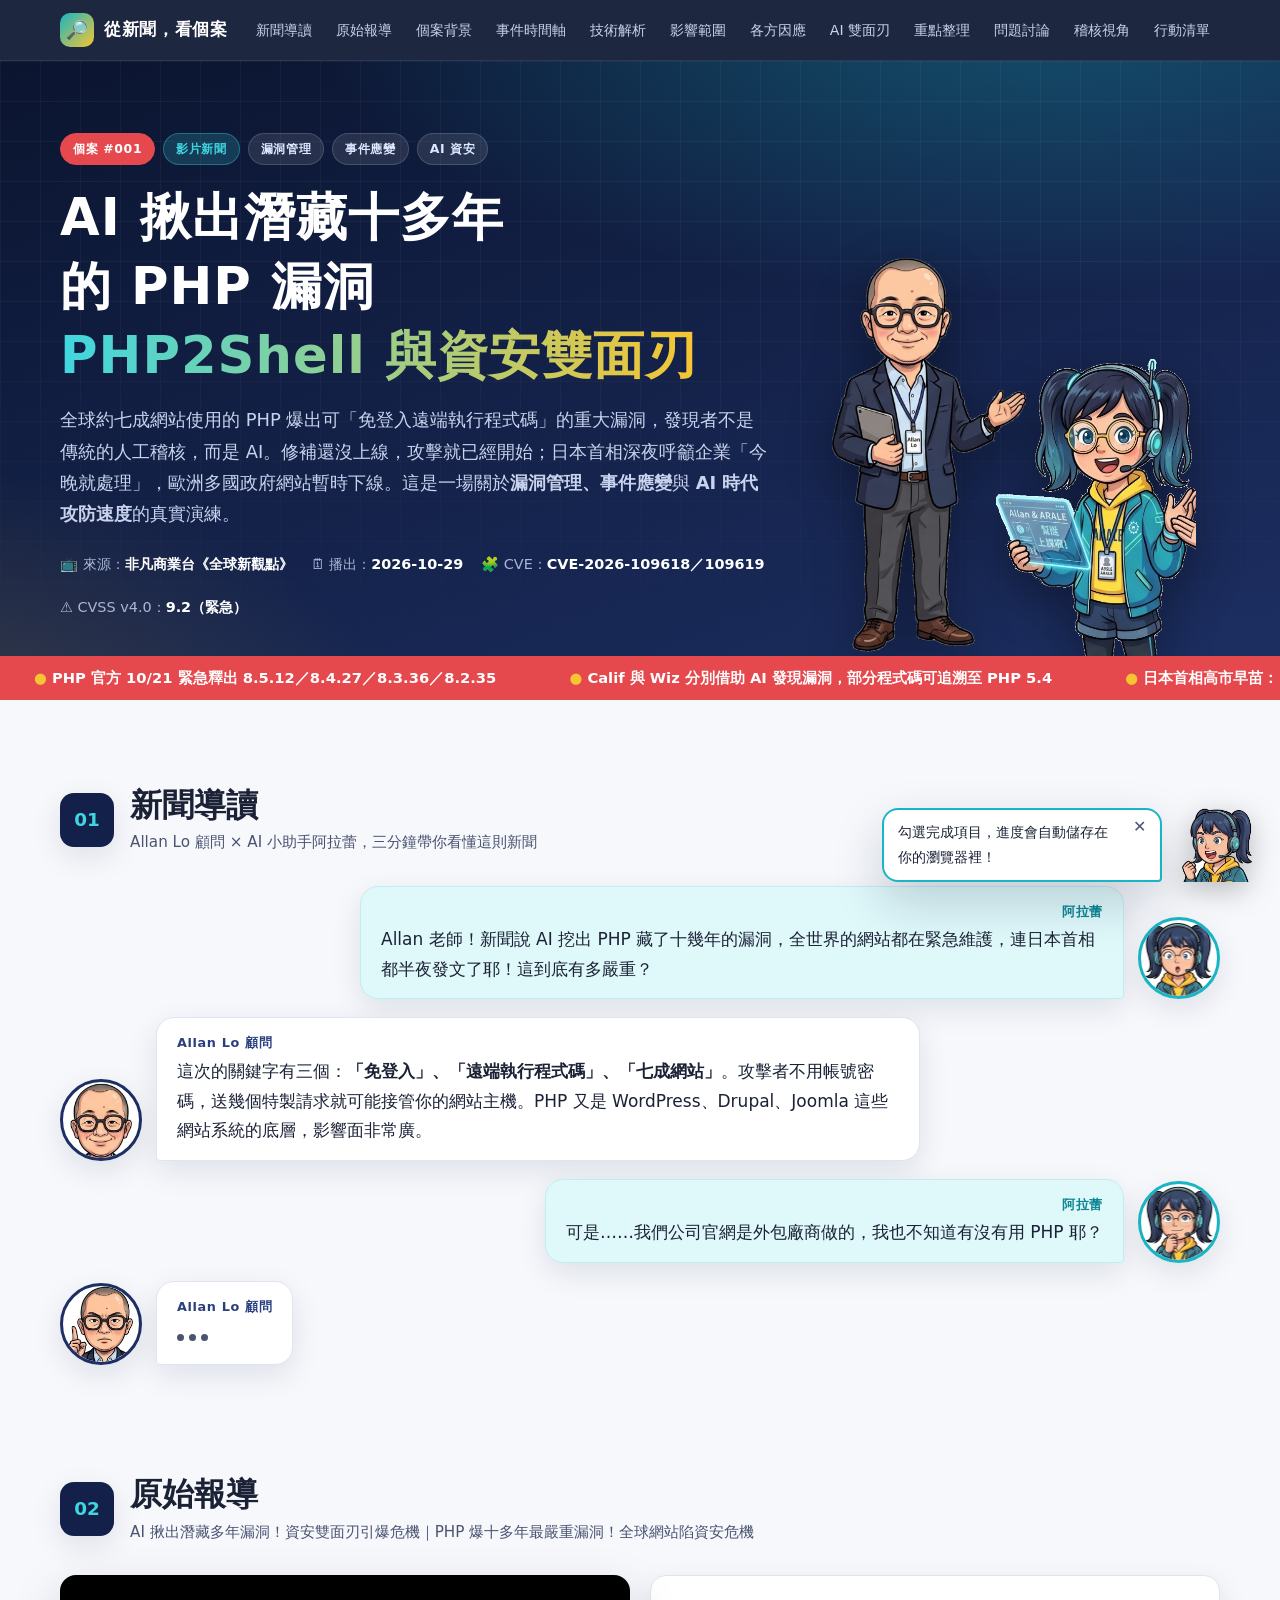
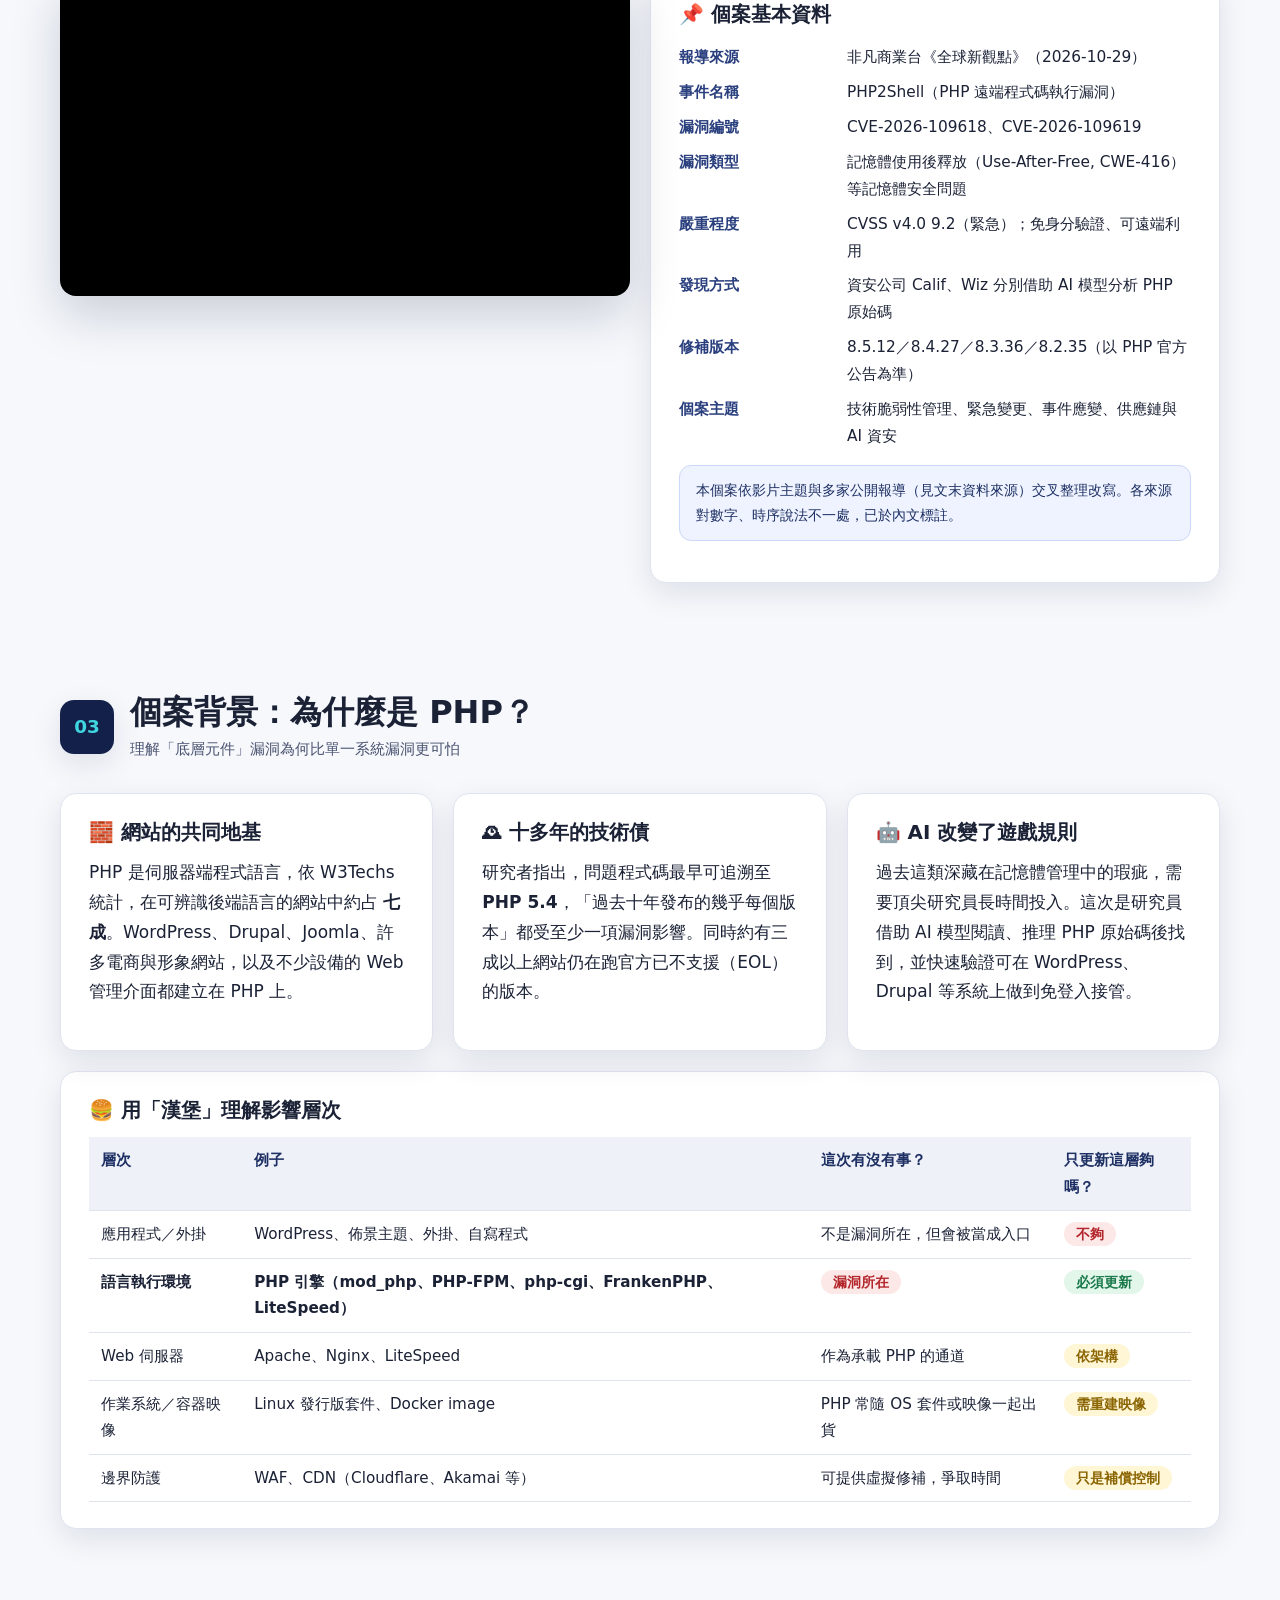
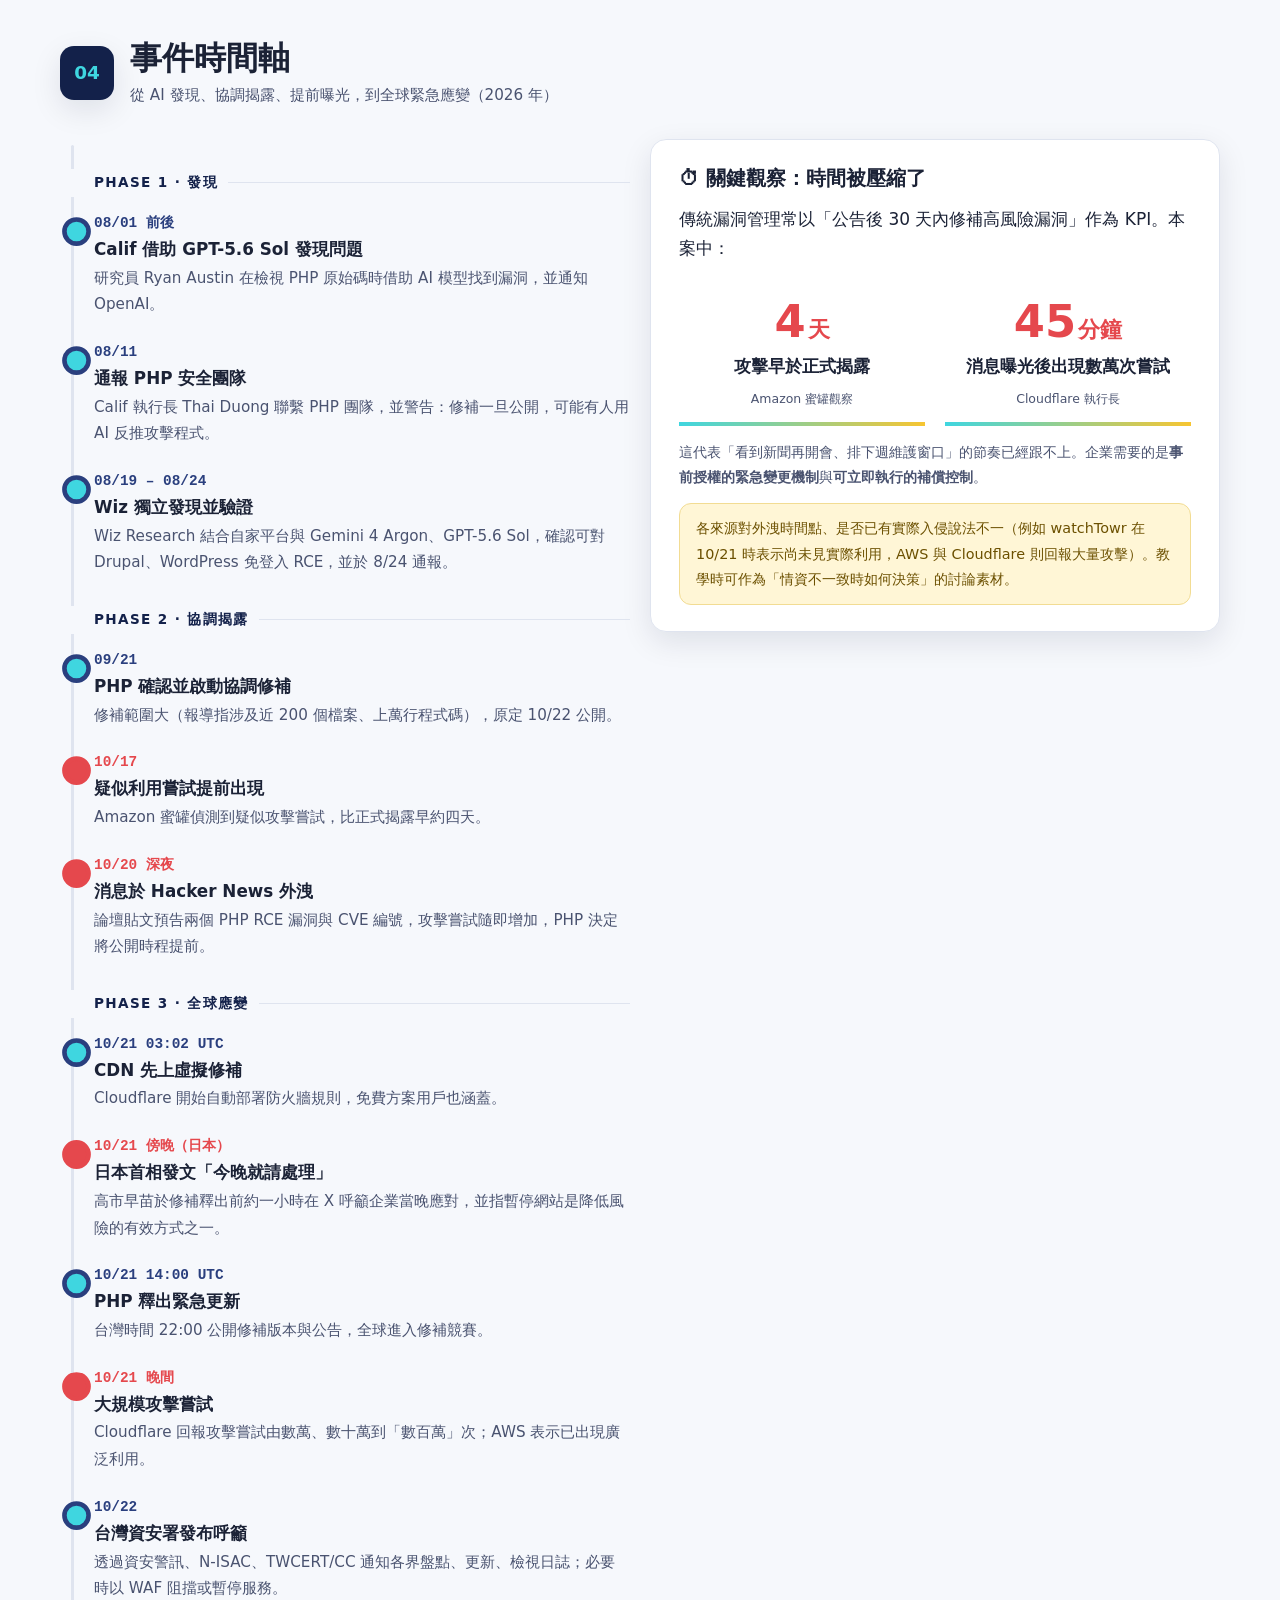
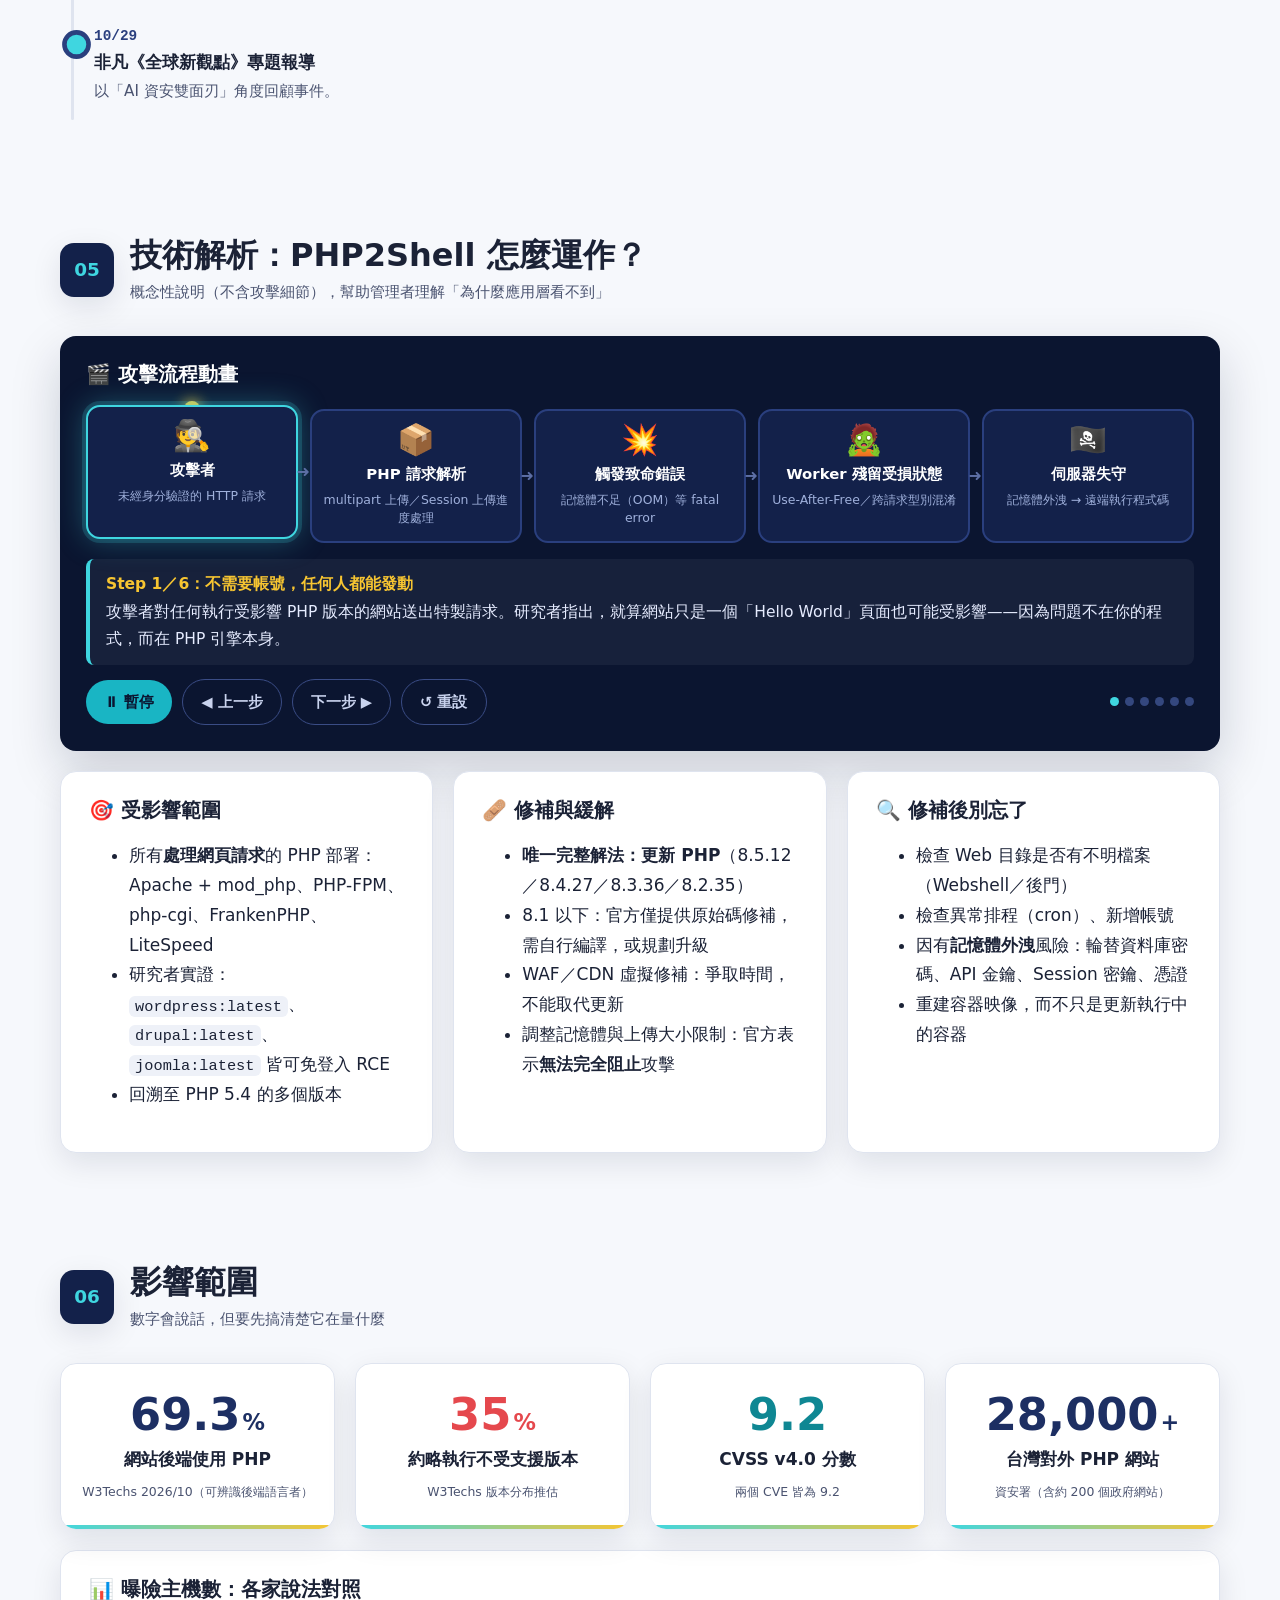
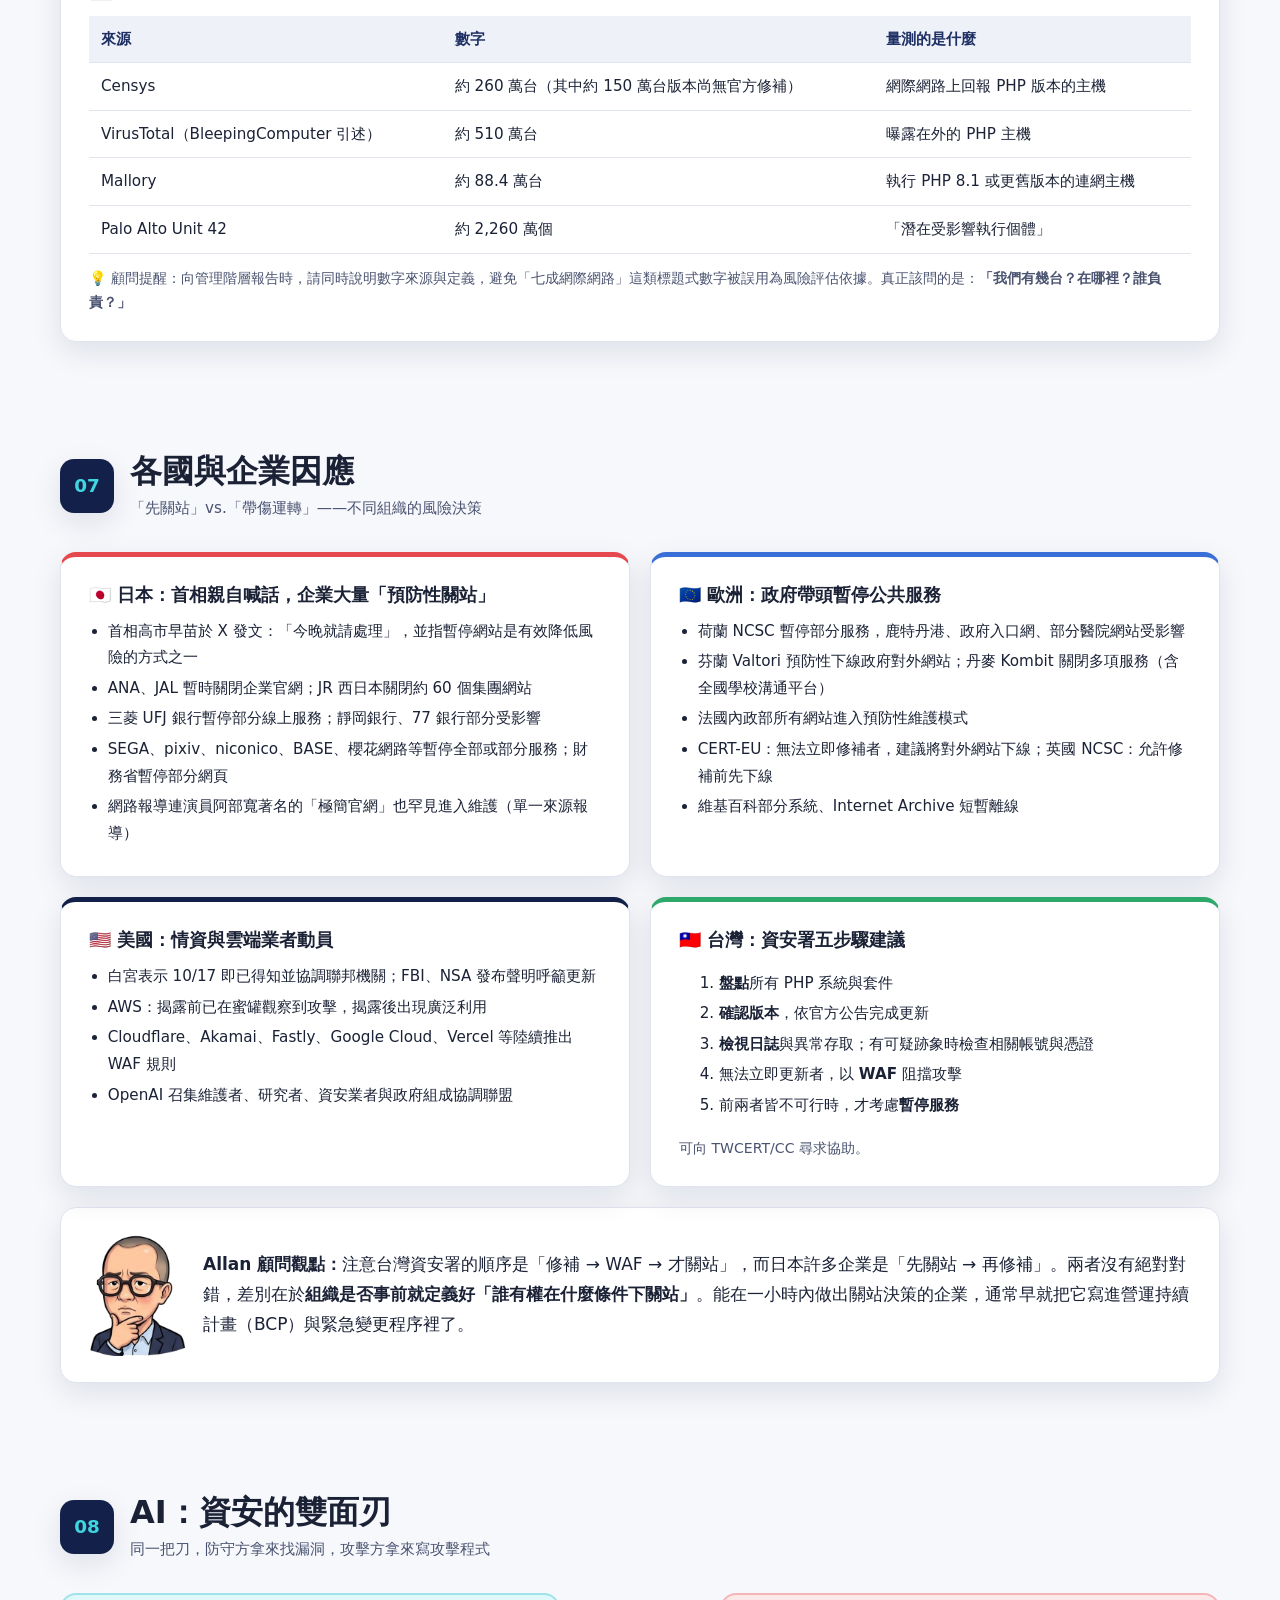
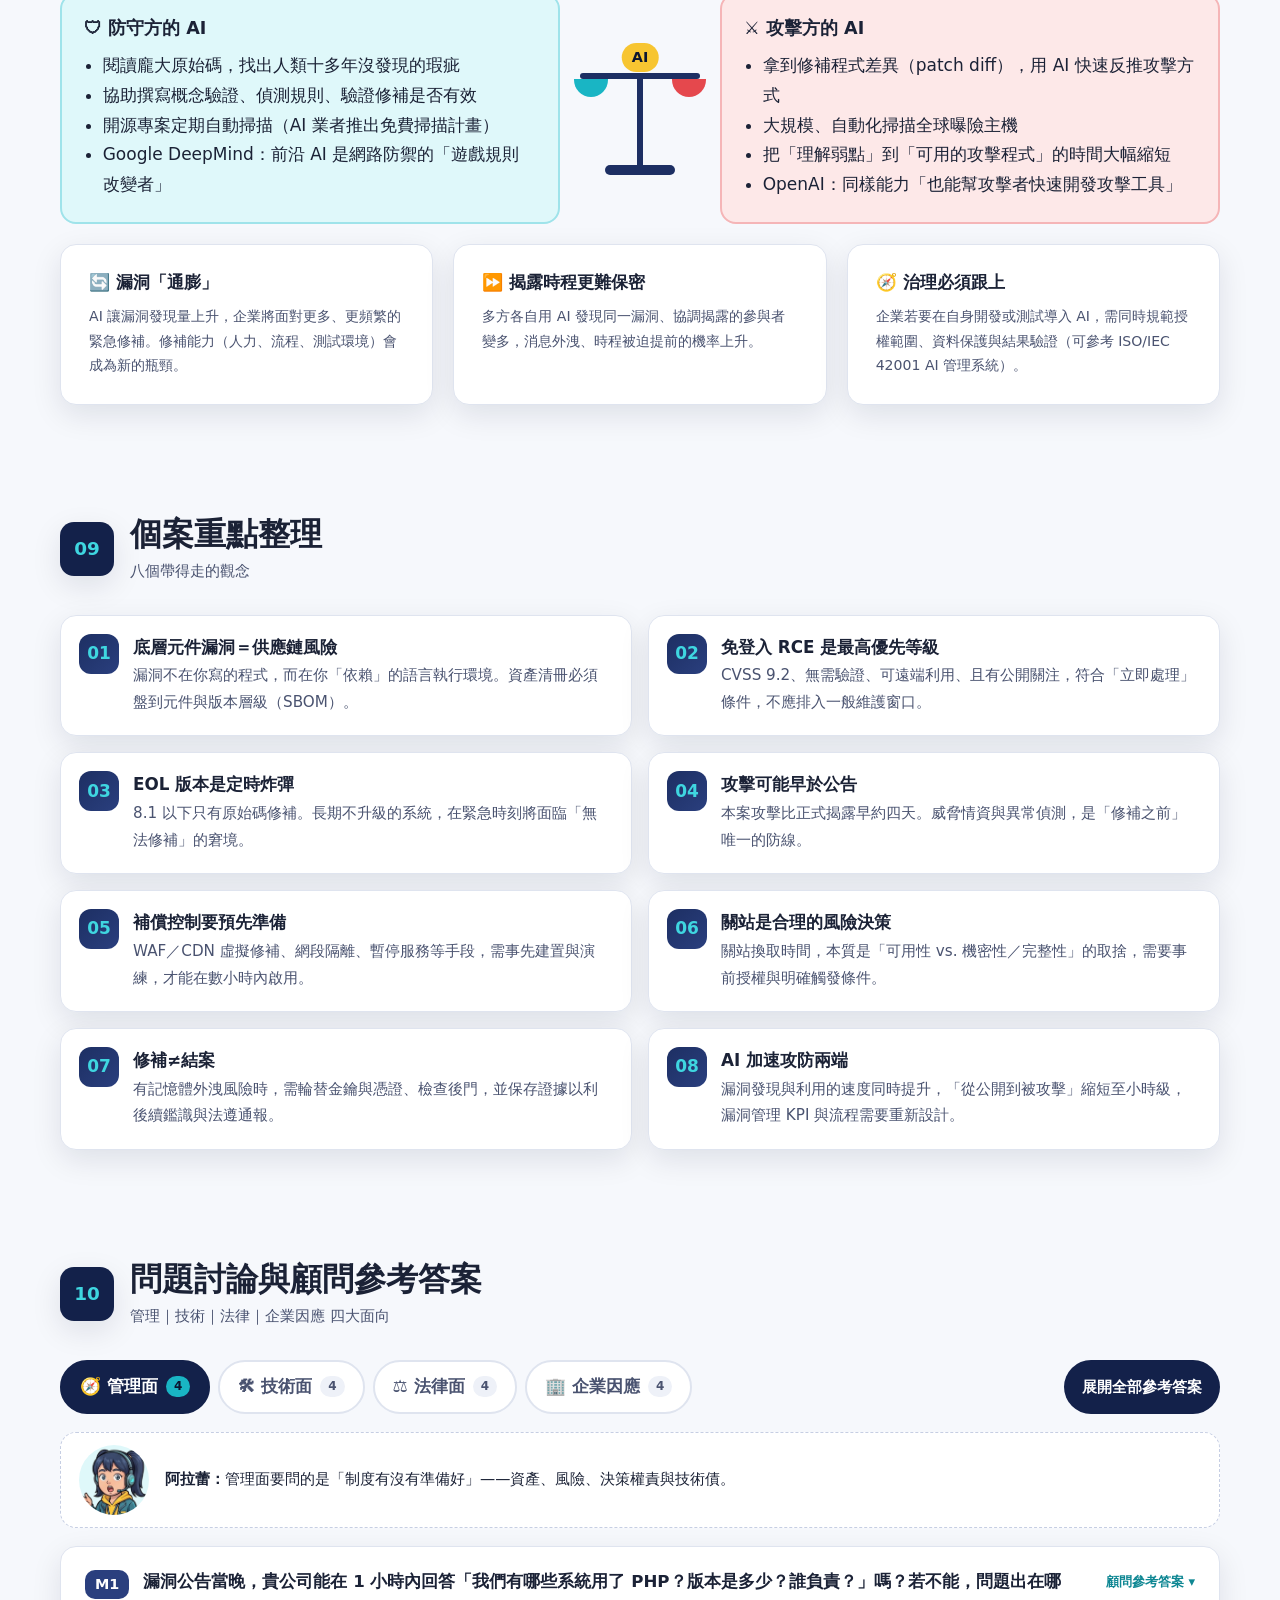
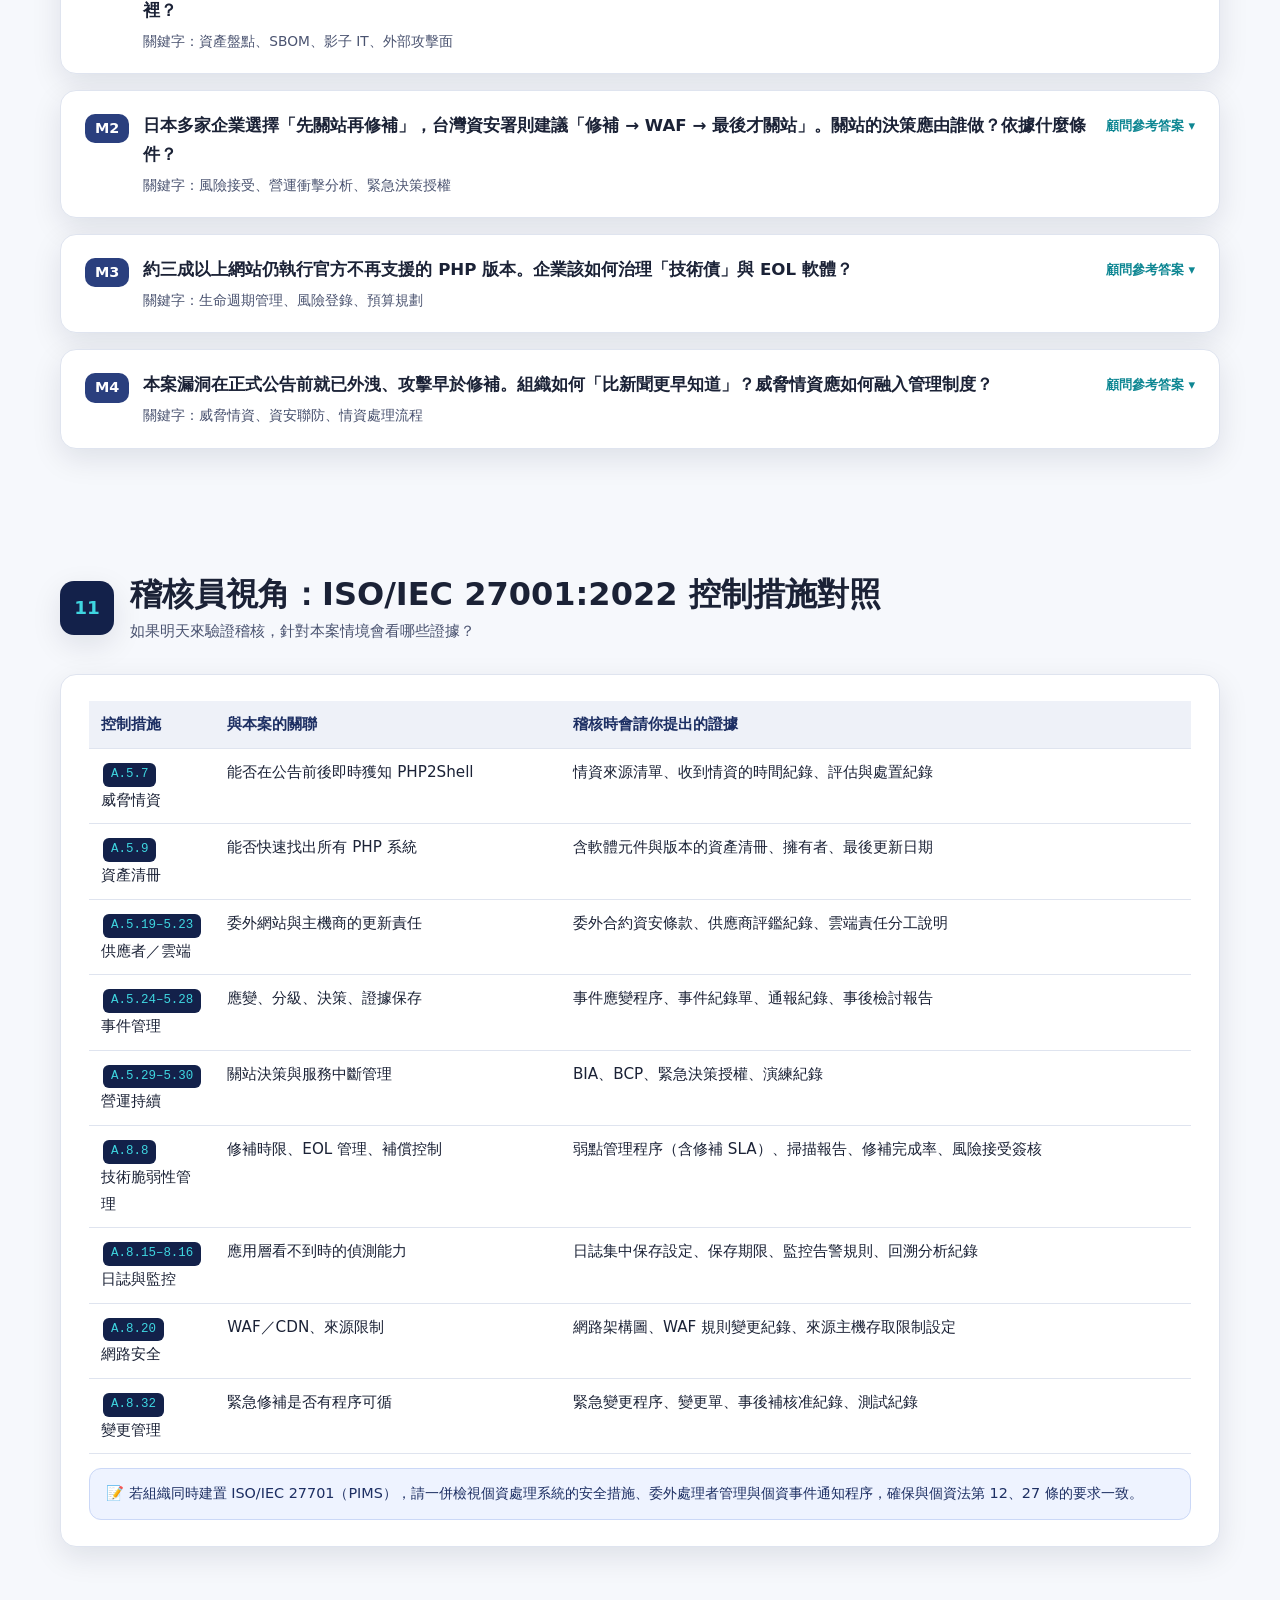
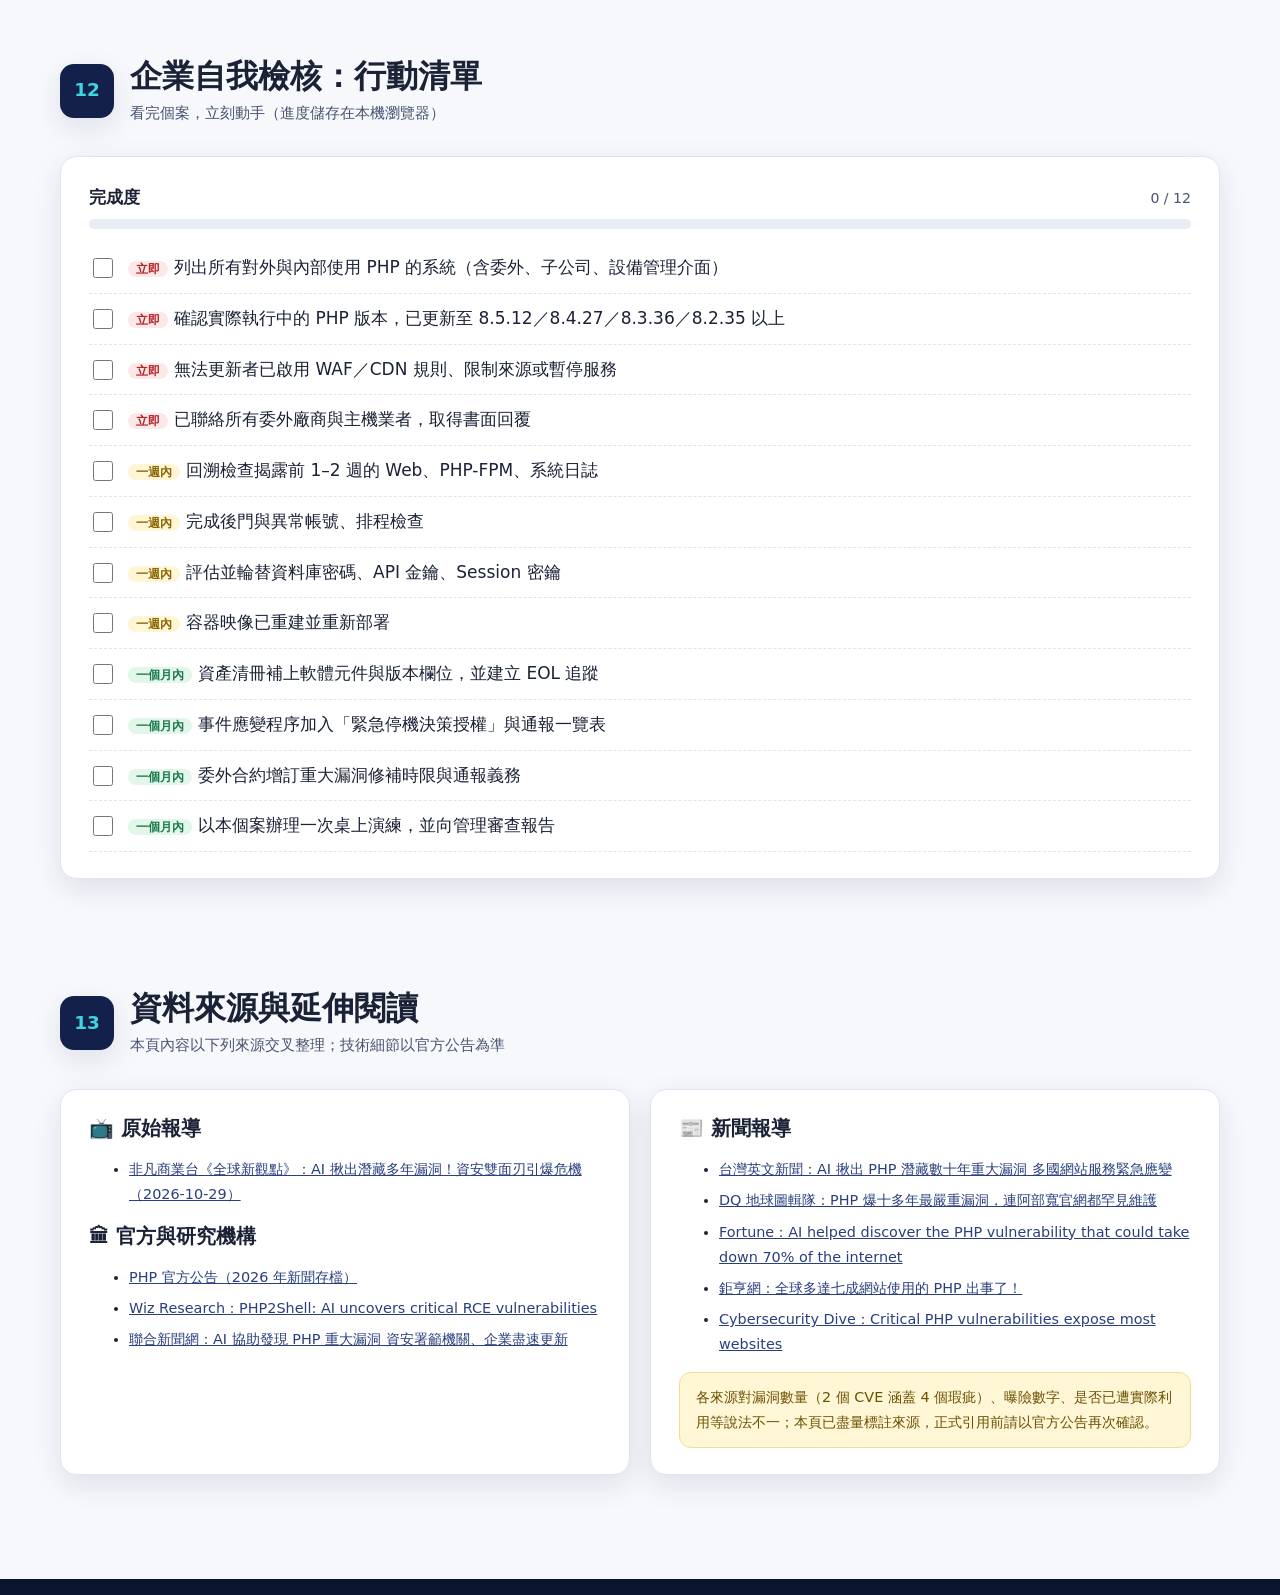
==== cases/2026-10-php2shell/index.html @ d43d16fd "Add 從新聞，看個案 site with case #001 (PHP2Shell) - Case library home page driven by assets/js/cases.js - " ====
<!DOCTYPE html>
<html lang="zh-Hant-TW">
<head>
<meta charset="utf-8">
<meta name="viewport" content="width=device-width, initial-scale=1">
<title>個案 #001｜AI 揪出潛藏十多年的 PHP 漏洞：PHP2Shell 與資安雙面刃｜從新聞，看個案</title>
<meta name="description" content="從非凡新聞《全球新觀點》報導出發，以個案研究方式解析 PHP2Shell（CVE-2026-109618／109619）：事件時間軸、技術原理、全球影響、AI 雙面刃，以及管理、技術、法律、企業因應四大面向的討論題與顧問參考答案。">
<link rel="stylesheet" href="../../assets/css/style.css">
<link rel="icon" href="../../assets/img/characters/arale-laugh.png">
</head>
<body>

<header class="topbar">
  <div class="container">
    <a class="brand" href="../../index.html"><span class="logo">🔎</span><span>從新聞，看個案</span></a>
    <nav class="toc" aria-label="本頁目錄">
      <a href="#guide">新聞導讀</a>
      <a href="#source">原始報導</a>
      <a href="#background">個案背景</a>
      <a href="#timeline">事件時間軸</a>
      <a href="#tech">技術解析</a>
      <a href="#impact">影響範圍</a>
      <a href="#response">各方因應</a>
      <a href="#ai">AI 雙面刃</a>
      <a href="#keypoints">重點整理</a>
      <a href="#discussion">問題討論</a>
      <a href="#audit">稽核視角</a>
      <a href="#checklist">行動清單</a>
      <a href="#refs">資料來源</a>
    </nav>
  </div>
  <div class="progress"></div>
</header>

<!-- ================= HERO ================= -->
<section class="hero">
  <div class="container">
    <div>
      <div class="eyebrow">
        <span class="tag hot">個案 #001</span>
        <span class="tag teal">影片新聞</span>
        <span class="tag">漏洞管理</span><span class="tag">事件應變</span><span class="tag">AI 資安</span>
      </div>
      <h1>AI 揪出潛藏十多年的<span style="white-space:nowrap"> PHP 漏洞</span><br><span class="hl">PHP2Shell 與資安雙面刃</span></h1>
      <p class="lead">全球約七成網站使用的 PHP 爆出可「免登入遠端執行程式碼」的重大漏洞，發現者不是傳統的人工稽核，而是 AI。修補還沒上線，攻擊就已經開始；日本首相深夜呼籲企業「今晚就處理」，歐洲多國政府網站暫時下線。這是一場關於<b>漏洞管理、事件應變</b>與 <b>AI 時代攻防速度</b>的真實演練。</p>
      <div class="hero-meta">
        <div>📺 來源：<b>非凡商業台《全球新觀點》</b></div>
        <div>🗓 播出：<b>2026-10-29</b></div>
        <div>🧩 CVE：<b>CVE-2026-109618／109619</b></div>
        <div>⚠️ CVSS v4.0：<b>9.2（緊急）</b></div>
      </div>
    </div>
    <div class="hero-cast" aria-hidden="true">
      <img class="allan" src="../../assets/img/characters/allan-full.png" alt="">
      <img class="arale" src="../../assets/img/characters/arale-present.png" alt="">
    </div>
  </div>
  <div class="ticker" aria-hidden="true">
    <div class="track">
      <span>PHP 官方 10/21 緊急釋出 8.5.12／8.4.27／8.3.36／8.2.35</span>
      <span>Calif 與 Wiz 分別借助 AI 發現漏洞，部分程式碼可追溯至 PHP 5.4</span>
      <span>日本首相高市早苗：「今晚就請處理」</span>
      <span>Cloudflare：消息曝光後數小時內攔截數十萬次攻擊嘗試</span>
      <span>數發部資安署呼籲機關、學校、企業盡速盤點與更新</span>
      <span>CERT-EU：無法立即修補者，考慮暫時下線對外網站</span>
      <span>PHP 官方 10/21 緊急釋出 8.5.12／8.4.27／8.3.36／8.2.35</span>
      <span>Calif 與 Wiz 分別借助 AI 發現漏洞，部分程式碼可追溯至 PHP 5.4</span>
      <span>日本首相高市早苗：「今晚就請處理」</span>
      <span>Cloudflare：消息曝光後數小時內攔截數十萬次攻擊嘗試</span>
      <span>數發部資安署呼籲機關、學校、企業盡速盤點與更新</span>
      <span>CERT-EU：無法立即修補者，考慮暫時下線對外網站</span>
    </div>
  </div>
</section>

<main class="container">

<!-- ================= 1. 新聞導讀 ================= -->
<section class="block" id="guide" data-tip="嗨！我是<b>阿拉蕾</b>～跟著 Allan 顧問一起，把一則新聞拆成一堂資安管理課吧！" data-tip-img="../../assets/img/characters/arale-wave.png">
  <div class="sec-head reveal">
    <div class="sec-num">01</div>
    <div><h2>新聞導讀</h2><p>Allan Lo 顧問 × AI 小助手阿拉蕾，三分鐘帶你看懂這則新聞</p></div>
  </div>
  <div class="dialogue">
    <div class="say arale">
      <div class="avatar"><img src="../../assets/img/characters/arale-surprised.png" alt="阿拉蕾"></div>
      <div class="bubble"><span class="who">阿拉蕾</span><p>Allan 老師！新聞說 AI 挖出 PHP 藏了十幾年的漏洞，全世界的網站都在緊急維護，連日本首相都半夜發文了耶！這到底有多嚴重？</p></div>
    </div>
    <div class="say allan">
      <div class="avatar"><img src="../../assets/img/characters/allan-smile.png" alt="Allan Lo 顧問"></div>
      <div class="bubble"><span class="who">Allan Lo 顧問</span><p>這次的關鍵字有三個：<b>「免登入」、「遠端執行程式碼」、「七成網站」</b>。攻擊者不用帳號密碼，送幾個特製請求就可能接管你的網站主機。PHP 又是 WordPress、Drupal、Joomla 這些網站系統的底層，影響面非常廣。</p></div>
    </div>
    <div class="say arale">
      <div class="avatar"><img src="../../assets/img/characters/arale-think.png" alt="阿拉蕾"></div>
      <div class="bubble"><span class="who">阿拉蕾</span><p>可是……我們公司官網是外包廠商做的，我也不知道有沒有用 PHP 耶？</p></div>
    </div>
    <div class="say allan">
      <div class="avatar"><img src="../../assets/img/characters/allan-point.png" alt="Allan Lo 顧問"></div>
      <div class="bubble"><span class="who">Allan Lo 顧問</span><p>這就是本個案最值得企業反省的地方！在 ISMS 的語言裡，這叫<b>資產盤點</b>與<b>技術脆弱性管理</b>。不知道自己有什麼，就不可能在漏洞公開的那一晚做出正確決策。</p></div>
    </div>
    <div class="say arale">
      <div class="avatar"><img src="../../assets/img/characters/arale-confused.png" alt="阿拉蕾"></div>
      <div class="bubble"><span class="who">阿拉蕾</span><p>那「AI 是雙面刃」又是什麼意思？AI 幫忙找到漏洞不是好事嗎？</p></div>
    </div>
    <div class="say allan">
      <div class="avatar"><img src="../../assets/img/characters/allan-think.png" alt="Allan Lo 顧問"></div>
      <div class="bubble"><span class="who">Allan Lo 顧問</span><p>好事，但只對「修得夠快」的人是好事。防守方能用 AI 找漏洞，攻擊方也能用 AI 把修補程式反推成攻擊程式。這次修補還沒正式釋出，攻擊就已經出現了。<b>「從公開到被攻擊」的時間，已經從幾週縮短到幾小時。</b></p></div>
    </div>
    <div class="say arale">
      <div class="avatar"><img src="../../assets/img/characters/arale-fight.png" alt="阿拉蕾"></div>
      <div class="bubble"><span class="who">阿拉蕾</span><p>了解！那我們就照「個案研究」的方式：先看事件、再拆技術、最後從<b>管理、技術、法律、企業因應</b>四個面向來討論！</p></div>
    </div>
  </div>
</section>

<!-- ================= 2. 原始報導 ================= -->
<section class="block" id="source" data-tip="建議先看完影片，再往下對照文字整理，印象會更深喔！" data-tip-img="../../assets/img/characters/arale-explain.png">
  <div class="sec-head reveal">
    <div class="sec-num">02</div>
    <div><h2>原始報導</h2><p>AI 揪出潛藏多年漏洞！資安雙面刃引爆危機｜PHP 爆十多年最嚴重漏洞！全球網站陷資安危機</p></div>
  </div>
  <div class="grid g2">
    <div class="video-wrap reveal">
      <iframe src="https://www.youtube-nocookie.com/embed/QgToNoNc34E" title="AI揪出潛藏多年漏洞! 資安雙面刃引爆危機 PHP爆十多年最嚴重漏洞!全球網站陷資安危機│全球新觀點 20261029" loading="lazy" allow="accelerometer; clipboard-write; encrypted-media; gyroscope; picture-in-picture; web-share" referrerpolicy="strict-origin-when-cross-origin" allowfullscreen></iframe>
    </div>
    <div class="card reveal d1">
      <h3>📌 個案基本資料</h3>
      <dl class="factbox">
        <dt>報導來源</dt><dd>非凡商業台《全球新觀點》（2026-10-29）</dd>
        <dt>事件名稱</dt><dd>PHP2Shell（PHP 遠端程式碼執行漏洞）</dd>
        <dt>漏洞編號</dt><dd>CVE-2026-109618、CVE-2026-109619</dd>
        <dt>漏洞類型</dt><dd>記憶體使用後釋放（Use-After-Free, CWE-416）等記憶體安全問題</dd>
        <dt>嚴重程度</dt><dd>CVSS v4.0 9.2（緊急）；免身分驗證、可遠端利用</dd>
        <dt>發現方式</dt><dd>資安公司 Calif、Wiz 分別借助 AI 模型分析 PHP 原始碼</dd>
        <dt>修補版本</dt><dd>8.5.12／8.4.27／8.3.36／8.2.35（以 PHP 官方公告為準）</dd>
        <dt>個案主題</dt><dd>技術脆弱性管理、緊急變更、事件應變、供應鏈與 AI 資安</dd>
      </dl>
      <p class="note small" style="margin-top:14px">本個案依影片主題與多家公開報導（見文末資料來源）交叉整理改寫。各來源對數字、時序說法不一處，已於內文標註。</p>
    </div>
  </div>
</section>

<!-- ================= 3. 個案背景 ================= -->
<section class="block" id="background" data-tip="PHP 就像網站的「引擎」，WordPress 是「車身」。引擎有問題，換多漂亮的車身都沒用！" data-tip-img="../../assets/img/characters/arale-think.png">
  <div class="sec-head reveal">
    <div class="sec-num">03</div>
    <div><h2>個案背景：為什麼是 PHP？</h2><p>理解「底層元件」漏洞為何比單一系統漏洞更可怕</p></div>
  </div>
  <div class="grid g3">
    <div class="card reveal">
      <h3>🧱 網站的共同地基</h3>
      <p>PHP 是伺服器端程式語言，依 W3Techs 統計，在可辨識後端語言的網站中約占 <b>七成</b>。WordPress、Drupal、Joomla、許多電商與形象網站，以及不少設備的 Web 管理介面都建立在 PHP 上。</p>
    </div>
    <div class="card reveal d1">
      <h3>🕰 十多年的技術債</h3>
      <p>研究者指出，問題程式碼最早可追溯至 <b>PHP 5.4</b>，「過去十年發布的幾乎每個版本」都受至少一項漏洞影響。同時約有三成以上網站仍在跑官方已不支援（EOL）的版本。</p>
    </div>
    <div class="card reveal d2">
      <h3>🤖 AI 改變了遊戲規則</h3>
      <p>過去這類深藏在記憶體管理中的瑕疵，需要頂尖研究員長時間投入。這次是研究員借助 AI 模型閱讀、推理 PHP 原始碼後找到，並快速驗證可在 WordPress、Drupal 等系統上做到免登入接管。</p>
    </div>
  </div>
  <div class="card reveal" style="margin-top:20px">
    <h3>🍔 用「漢堡」理解影響層次</h3>
    <div class="table-scroll">
    <table class="tbl">
      <thead><tr><th>層次</th><th>例子</th><th>這次有沒有事？</th><th>只更新這層夠嗎？</th></tr></thead>
      <tbody>
        <tr><td>應用程式／外掛</td><td>WordPress、佈景主題、外掛、自寫程式</td><td>不是漏洞所在，但會被當成入口</td><td><span class="chip bad">不夠</span></td></tr>
        <tr><td><b>語言執行環境</b></td><td><b>PHP 引擎（mod_php、PHP-FPM、php-cgi、FrankenPHP、LiteSpeed）</b></td><td><span class="chip bad">漏洞所在</span></td><td><span class="chip ok">必須更新</span></td></tr>
        <tr><td>Web 伺服器</td><td>Apache、Nginx、LiteSpeed</td><td>作為承載 PHP 的通道</td><td><span class="chip warn">依架構</span></td></tr>
        <tr><td>作業系統／容器映像</td><td>Linux 發行版套件、Docker image</td><td>PHP 常隨 OS 套件或映像一起出貨</td><td><span class="chip warn">需重建映像</span></td></tr>
        <tr><td>邊界防護</td><td>WAF、CDN（Cloudflare、Akamai 等）</td><td>可提供虛擬修補，爭取時間</td><td><span class="chip warn">只是補償控制</span></td></tr>
      </tbody>
    </table>
    </div>
  </div>
</section>

<!-- ================= 4. 時間軸 ================= -->
<section class="block" id="timeline" data-tip="注意看紅點！從消息外洩到攻擊出現，只差幾個小時⋯⋯" data-tip-img="../../assets/img/characters/arale-surprised.png">
  <div class="sec-head reveal">
    <div class="sec-num">04</div>
    <div><h2>事件時間軸</h2><p>從 AI 發現、協調揭露、提前曝光，到全球緊急應變（2026 年）</p></div>
  </div>
  <div class="grid g2">
    <div class="timeline">
      <div class="fill"></div>
      <div class="tl-phase">PHASE 1 · 發現</div>
      <div class="tl-item"><div class="tl-date">08/01 前後</div><h4>Calif 借助 GPT-5.6 Sol 發現問題</h4><p>研究員 Ryan Austin 在檢視 PHP 原始碼時借助 AI 模型找到漏洞，並通知 OpenAI。</p></div>
      <div class="tl-item"><div class="tl-date">08/11</div><h4>通報 PHP 安全團隊</h4><p>Calif 執行長 Thai Duong 聯繫 PHP 團隊，並警告：修補一旦公開，可能有人用 AI 反推攻擊程式。</p></div>
      <div class="tl-item"><div class="tl-date">08/19 – 08/24</div><h4>Wiz 獨立發現並驗證</h4><p>Wiz Research 結合自家平台與 Gemini 4 Argon、GPT-5.6 Sol，確認可對 Drupal、WordPress 免登入 RCE，並於 8/24 通報。</p></div>
      <div class="tl-phase">PHASE 2 · 協調揭露</div>
      <div class="tl-item"><div class="tl-date">09/21</div><h4>PHP 確認並啟動協調修補</h4><p>修補範圍大（報導指涉及近 200 個檔案、上萬行程式碼），原定 10/22 公開。</p></div>
      <div class="tl-item alert"><div class="tl-date">10/17</div><h4>疑似利用嘗試提前出現</h4><p>Amazon 蜜罐偵測到疑似攻擊嘗試，比正式揭露早約四天。</p></div>
      <div class="tl-item alert"><div class="tl-date">10/20 深夜</div><h4>消息於 Hacker News 外洩</h4><p>論壇貼文預告兩個 PHP RCE 漏洞與 CVE 編號，攻擊嘗試隨即增加，PHP 決定將公開時程提前。</p></div>
      <div class="tl-phase">PHASE 3 · 全球應變</div>
      <div class="tl-item"><div class="tl-date">10/21 03:02 UTC</div><h4>CDN 先上虛擬修補</h4><p>Cloudflare 開始自動部署防火牆規則，免費方案用戶也涵蓋。</p></div>
      <div class="tl-item alert"><div class="tl-date">10/21 傍晚（日本）</div><h4>日本首相發文「今晚就請處理」</h4><p>高市早苗於修補釋出前約一小時在 X 呼籲企業當晚應對，並指暫停網站是降低風險的有效方式之一。</p></div>
      <div class="tl-item"><div class="tl-date">10/21 14:00 UTC</div><h4>PHP 釋出緊急更新</h4><p>台灣時間 22:00 公開修補版本與公告，全球進入修補競賽。</p></div>
      <div class="tl-item alert"><div class="tl-date">10/21 晚間</div><h4>大規模攻擊嘗試</h4><p>Cloudflare 回報攻擊嘗試由數萬、數十萬到「數百萬」次；AWS 表示已出現廣泛利用。</p></div>
      <div class="tl-item"><div class="tl-date">10/22</div><h4>台灣資安署發布呼籲</h4><p>透過資安警訊、N-ISAC、TWCERT/CC 通知各界盤點、更新、檢視日誌；必要時以 WAF 阻擋或暫停服務。</p></div>
      <div class="tl-item"><div class="tl-date">10/29</div><h4>非凡《全球新觀點》專題報導</h4><p>以「AI 資安雙面刃」角度回顧事件。</p></div>
    </div>
    <div>
      <div class="card reveal" style="position:sticky; top:84px">
        <h3>⏱ 關鍵觀察：時間被壓縮了</h3>
        <p>傳統漏洞管理常以「公告後 30 天內修補高風險漏洞」作為 KPI。本案中：</p>
        <div class="grid g2" style="margin:14px 0">
          <div class="stat red" style="padding:16px 10px"><div class="num" data-count="4" data-suffix="<small>天</small>">0</div><div class="label">攻擊早於正式揭露</div><div class="src">Amazon 蜜罐觀察</div></div>
          <div class="stat red" style="padding:16px 10px"><div class="num" data-count="45" data-suffix="<small>分鐘</small>">0</div><div class="label">消息曝光後出現數萬次嘗試</div><div class="src">Cloudflare 執行長</div></div>
        </div>
        <p class="small muted">這代表「看到新聞再開會、排下週維護窗口」的節奏已經跟不上。企業需要的是<b>事前授權的緊急變更機制</b>與<b>可立即執行的補償控制</b>。</p>
        <p class="note warn small" style="margin:0">各來源對外洩時間點、是否已有實際入侵說法不一（例如 watchTowr 在 10/21 時表示尚未見實際利用，AWS 與 Cloudflare 則回報大量攻擊）。教學時可作為「情資不一致時如何決策」的討論素材。</p>
      </div>
    </div>
  </div>
</section>

<!-- ================= 5. 技術解析 ================= -->
<section class="block" id="tech" data-tip="按「播放」看看攻擊者是怎麼一步步接管伺服器的！🔴 紅色代表惡意狀態。" data-tip-img="../../assets/img/characters/arale-holo.png">
  <div class="sec-head reveal">
    <div class="sec-num">05</div>
    <div><h2>技術解析：PHP2Shell 怎麼運作？</h2><p>概念性說明（不含攻擊細節），幫助管理者理解「為什麼應用層看不到」</p></div>
  </div>

  <div class="attack reveal" data-attack>
    <h3>🎬 攻擊流程動畫</h3>
    <div class="attack-stage">
      <div class="packet"></div>
      <div class="node"><div class="ico">🕵️</div><b>攻擊者</b><span>未經身分驗證的 HTTP 請求</span></div>
      <div class="node"><div class="ico">📦</div><b>PHP 請求解析</b><span>multipart 上傳／Session 上傳進度處理</span></div>
      <div class="node danger"><div class="ico">💥</div><b>觸發致命錯誤</b><span>記憶體不足（OOM）等 fatal error</span></div>
      <div class="node danger"><div class="ico">🧟</div><b>Worker 殘留受損狀態</b><span>Use-After-Free／跨請求型別混淆</span></div>
      <div class="node danger"><div class="ico">🏴‍☠️</div><b>伺服器失守</b><span>記憶體外洩 → 遠端執行程式碼</span></div>
    </div>
    <div class="attack-caption">按下「播放攻擊流程」，或用「下一步」逐步觀看。</div>
    <div class="controls">
      <button class="btn" data-act="play">▶ 播放攻擊流程</button>
      <button class="btn ghost" data-act="prev">◀ 上一步</button>
      <button class="btn ghost" data-act="next">下一步 ▶</button>
      <button class="btn ghost" data-act="reset">↺ 重設</button>
      <div class="step-dots"></div>
    </div>
    <script type="application/json">[
      {"node":0,"title":"不需要帳號，任何人都能發動","text":"攻擊者對任何執行受影響 PHP 版本的網站送出特製請求。研究者指出，就算網站只是一個「Hello World」頁面也可能受影響——因為問題不在你的程式，而在 PHP 引擎本身。"},
      {"node":1,"title":"在你的程式執行之前就出事","text":"PHP 在把請求交給 WordPress 等應用程式之前，會先解析 multipart 上傳與 Session 上傳進度。漏洞就藏在這段「應用程式碰不到」的底層流程裡。"},
      {"node":2,"title":"刻意製造致命錯誤","text":"攻擊者讓 PHP 在處理過程中發生記憶體不足等致命錯誤。理論上錯誤後應該把狀態清乾淨，但 PHP 的錯誤處理路徑長期存在瑕疵。","evil":true},
      {"node":3,"title":"被「重複使用」的 Worker 留下地雷","text":"為了效能，PHP-FPM、mod_php 等會重複使用 worker 行程。失敗的請求留下「已釋放卻仍被參照」的記憶體（Use-After-Free, CWE-416），或 OPcache 共享記憶體造成跨 worker 型別混淆。","evil":true},
      {"node":4,"title":"記憶體外洩，進而遠端執行程式碼","text":"後續請求踩到受損狀態：可透過 PHPSESSID 等回應帶出行程記憶體內容（可能含金鑰、連線字串），最終達成遠端程式碼執行（RCE），伺服器被接管。","evil":true},
      {"node":4,"title":"為什麼難以察覺？","text":"整個過程發生在應用程式之下，<b>應用層日誌幾乎沒有痕跡</b>。可觀察的訊號是：異常 multipart 請求後伴隨記憶體上限錯誤或大量 HTTP 500、異常巨大或格式錯誤的 PHPSESSID cookie、不明原因的 PHP worker 重啟。","evil":true}
    ]</script>
  </div>

  <div class="grid g3" style="margin-top:20px">
    <div class="card reveal">
      <h3>🎯 受影響範圍</h3>
      <ul>
        <li>所有<b>處理網頁請求</b>的 PHP 部署：Apache + mod_php、PHP-FPM、php-cgi、FrankenPHP、LiteSpeed</li>
        <li>研究者實證：<code>wordpress:latest</code>、<code>drupal:latest</code>、<code>joomla:latest</code> 皆可免登入 RCE</li>
        <li>回溯至 PHP 5.4 的多個版本</li>
      </ul>
    </div>
    <div class="card reveal d1">
      <h3>🩹 修補與緩解</h3>
      <ul>
        <li><b>唯一完整解法：更新 PHP</b>（8.5.12／8.4.27／8.3.36／8.2.35）</li>
        <li>8.1 以下：官方僅提供原始碼修補，需自行編譯，或規劃升級</li>
        <li>WAF／CDN 虛擬修補：爭取時間，不能取代更新</li>
        <li>調整記憶體與上傳大小限制：官方表示<b>無法完全阻止</b>攻擊</li>
      </ul>
    </div>
    <div class="card reveal d2">
      <h3>🔍 修補後別忘了</h3>
      <ul>
        <li>檢查 Web 目錄是否有不明檔案（Webshell／後門）</li>
        <li>檢查異常排程（cron）、新增帳號</li>
        <li>因有<b>記憶體外洩</b>風險：輪替資料庫密碼、API 金鑰、Session 密鑰、憑證</li>
        <li>重建容器映像，而不只是更新執行中的容器</li>
      </ul>
    </div>
  </div>
</section>

<!-- ================= 6. 影響範圍 ================= -->
<section class="block" id="impact" data-tip="不同機構的數字差很多，因為「量的東西」不一樣。看數字前先問：分母是什麼？" data-tip-img="../../assets/img/characters/arale-think.png">
  <div class="sec-head reveal">
    <div class="sec-num">06</div>
    <div><h2>影響範圍</h2><p>數字會說話，但要先搞清楚它在量什麼</p></div>
  </div>
  <div class="grid g4">
    <div class="card stat reveal"><div class="num" data-count="69.3" data-suffix="<small>%</small>">0</div><div class="label">網站後端使用 PHP</div><div class="src">W3Techs 2026/10（可辨識後端語言者）</div></div>
    <div class="card stat red reveal d1"><div class="num" data-count="35" data-suffix="<small>%</small>">0</div><div class="label">約略執行不受支援版本</div><div class="src">W3Techs 版本分布推估</div></div>
    <div class="card stat teal reveal d2"><div class="num" data-count="9.2">0</div><div class="label">CVSS v4.0 分數</div><div class="src">兩個 CVE 皆為 9.2</div></div>
    <div class="card stat reveal d3"><div class="num" data-count="28000" data-suffix="<small>+</small>">0</div><div class="label">台灣對外 PHP 網站</div><div class="src">資安署（含約 200 個政府網站）</div></div>
  </div>
  <div class="card reveal" style="margin-top:20px">
    <h3>📊 曝險主機數：各家說法對照</h3>
    <div class="table-scroll">
      <table class="tbl">
        <thead><tr><th>來源</th><th>數字</th><th>量測的是什麼</th></tr></thead>
        <tbody>
          <tr><td>Censys</td><td>約 260 萬台（其中約 150 萬台版本尚無官方修補）</td><td>網際網路上回報 PHP 版本的主機</td></tr>
          <tr><td>VirusTotal（BleepingComputer 引述）</td><td>約 510 萬台</td><td>曝露在外的 PHP 主機</td></tr>
          <tr><td>Mallory</td><td>約 88.4 萬台</td><td>執行 PHP 8.1 或更舊版本的連網主機</td></tr>
          <tr><td>Palo Alto Unit 42</td><td>約 2,260 萬個</td><td>「潛在受影響執行個體」</td></tr>
        </tbody>
      </table>
    </div>
    <p class="small muted" style="margin:12px 0 0">💡 顧問提醒：向管理階層報告時，請同時說明數字來源與定義，避免「七成網際網路」這類標題式數字被誤用為風險評估依據。真正該問的是：<b>「我們有幾台？在哪裡？誰負責？」</b></p>
  </div>
</section>

<!-- ================= 7. 各方因應 ================= -->
<section class="block" id="response" data-tip="日本這次很多大企業選擇「先關站再修」。關站是不是過度反應？等等在問題討論會聊到！" data-tip-img="../../assets/img/characters/arale-explain.png">
  <div class="sec-head reveal">
    <div class="sec-num">07</div>
    <div><h2>各國與企業因應</h2><p>「先關站」vs.「帶傷運轉」——不同組織的風險決策</p></div>
  </div>
  <div class="grid g2">
    <div class="card region jp reveal">
      <h3>🇯🇵 日本：首相親自喊話，企業大量「預防性關站」</h3>
      <ul>
        <li>首相高市早苗於 X 發文：「今晚就請處理」，並指暫停網站是有效降低風險的方式之一</li>
        <li>ANA、JAL 暫時關閉企業官網；JR 西日本關閉約 60 個集團網站</li>
        <li>三菱 UFJ 銀行暫停部分線上服務；靜岡銀行、77 銀行部分受影響</li>
        <li>SEGA、pixiv、niconico、BASE、櫻花網路等暫停全部或部分服務；財務省暫停部分網頁</li>
        <li>網路報導連演員阿部寬著名的「極簡官網」也罕見進入維護（單一來源報導）</li>
      </ul>
    </div>
    <div class="card region eu reveal d1">
      <h3>🇪🇺 歐洲：政府帶頭暫停公共服務</h3>
      <ul>
        <li>荷蘭 NCSC 暫停部分服務，鹿特丹港、政府入口網、部分醫院網站受影響</li>
        <li>芬蘭 Valtori 預防性下線政府對外網站；丹麥 Kombit 關閉多項服務（含全國學校溝通平台）</li>
        <li>法國內政部所有網站進入預防性維護模式</li>
        <li>CERT-EU：無法立即修補者，建議將對外網站下線；英國 NCSC：允許修補前先下線</li>
        <li>維基百科部分系統、Internet Archive 短暫離線</li>
      </ul>
    </div>
    <div class="card region us reveal">
      <h3>🇺🇸 美國：情資與雲端業者動員</h3>
      <ul>
        <li>白宮表示 10/17 即已得知並協調聯邦機關；FBI、NSA 發布聲明呼籲更新</li>
        <li>AWS：揭露前已在蜜罐觀察到攻擊，揭露後出現廣泛利用</li>
        <li>Cloudflare、Akamai、Fastly、Google Cloud、Vercel 等陸續推出 WAF 規則</li>
        <li>OpenAI 召集維護者、研究者、資安業者與政府組成協調聯盟</li>
      </ul>
    </div>
    <div class="card region tw reveal d1">
      <h3>🇹🇼 台灣：資安署五步驟建議</h3>
      <ol>
        <li><b>盤點</b>所有 PHP 系統與套件</li>
        <li><b>確認版本</b>，依官方公告完成更新</li>
        <li><b>檢視日誌</b>與異常存取；有可疑跡象時檢查相關帳號與憑證</li>
        <li>無法立即更新者，以 <b>WAF</b> 阻擋攻擊</li>
        <li>前兩者皆不可行時，才考慮<b>暫停服務</b></li>
      </ol>
      <p class="small muted" style="margin:8px 0 0">可向 TWCERT/CC 尋求協助。</p>
    </div>
  </div>
  <div class="card reveal" style="margin-top:20px; display:flex; gap:18px; align-items:center">
    <img src="../../assets/img/characters/allan-think.png" alt="Allan Lo 顧問" style="width:96px; flex:none">
    <p style="margin:0"><b>Allan 顧問觀點：</b>注意台灣資安署的順序是「修補 → WAF → 才關站」，而日本許多企業是「先關站 → 再修補」。兩者沒有絕對對錯，差別在於<b>組織是否事前就定義好「誰有權在什麼條件下關站」</b>。能在一小時內做出關站決策的企業，通常早就把它寫進營運持續計畫（BCP）與緊急變更程序裡了。</p>
  </div>
</section>

<!-- ================= 8. AI 雙面刃 ================= -->
<section class="block" id="ai" data-tip="AI 本身沒有善惡，差別在誰用得比較快、比較好。" data-tip-img="../../assets/img/characters/arale-holo.png">
  <div class="sec-head reveal">
    <div class="sec-num">08</div>
    <div><h2>AI：資安的雙面刃</h2><p>同一把刀，防守方拿來找漏洞，攻擊方拿來寫攻擊程式</p></div>
  </div>
  <div class="sword reveal">
    <div class="side def">
      <h3>🛡 防守方的 AI</h3>
      <ul>
        <li>閱讀龐大原始碼，找出人類十多年沒發現的瑕疵</li>
        <li>協助撰寫概念驗證、偵測規則、驗證修補是否有效</li>
        <li>開源專案定期自動掃描（AI 業者推出免費掃描計畫）</li>
        <li>Google DeepMind：前沿 AI 是網路防禦的「遊戲規則改變者」</li>
      </ul>
    </div>
    <div class="balance" aria-hidden="true"><div class="ai">AI</div><div class="beam"></div><div class="pole"></div><div class="base"></div></div>
    <div class="side off">
      <h3>⚔️ 攻擊方的 AI</h3>
      <ul>
        <li>拿到修補程式差異（patch diff），用 AI 快速反推攻擊方式</li>
        <li>大規模、自動化掃描全球曝險主機</li>
        <li>把「理解弱點」到「可用的攻擊程式」的時間大幅縮短</li>
        <li>OpenAI：同樣能力「也能幫攻擊者快速開發攻擊工具」</li>
      </ul>
    </div>
  </div>
  <div class="grid g3" style="margin-top:20px">
    <div class="card reveal"><h4>🔄 漏洞「通膨」</h4><p class="small muted" style="margin:0">AI 讓漏洞發現量上升，企業將面對更多、更頻繁的緊急修補。修補能力（人力、流程、測試環境）會成為新的瓶頸。</p></div>
    <div class="card reveal d1"><h4>⏩ 揭露時程更難保密</h4><p class="small muted" style="margin:0">多方各自用 AI 發現同一漏洞、協調揭露的參與者變多，消息外洩、時程被迫提前的機率上升。</p></div>
    <div class="card reveal d2"><h4>🧭 治理必須跟上</h4><p class="small muted" style="margin:0">企業若要在自身開發或測試導入 AI，需同時規範授權範圍、資料保護與結果驗證（可參考 ISO/IEC 42001 AI 管理系統）。</p></div>
  </div>
</section>

<!-- ================= 9. 重點整理 ================= -->
<section class="block" id="keypoints" data-tip="這 8 點是本個案的精華，適合做成教育訓練簡報喔！" data-tip-img="../../assets/img/characters/arale-thumb.png">
  <div class="sec-head reveal">
    <div class="sec-num">09</div>
    <div><h2>個案重點整理</h2><p>八個帶得走的觀念</p></div>
  </div>
  <div class="keypoints">
    <div class="card kp reveal"><h4>底層元件漏洞＝供應鏈風險</h4><p>漏洞不在你寫的程式，而在你「依賴」的語言執行環境。資產清冊必須盤到元件與版本層級（SBOM）。</p></div>
    <div class="card kp reveal d1"><h4>免登入 RCE 是最高優先等級</h4><p>CVSS 9.2、無需驗證、可遠端利用、且有公開關注，符合「立即處理」條件，不應排入一般維護窗口。</p></div>
    <div class="card kp reveal"><h4>EOL 版本是定時炸彈</h4><p>8.1 以下只有原始碼修補。長期不升級的系統，在緊急時刻將面臨「無法修補」的窘境。</p></div>
    <div class="card kp reveal d1"><h4>攻擊可能早於公告</h4><p>本案攻擊比正式揭露早約四天。威脅情資與異常偵測，是「修補之前」唯一的防線。</p></div>
    <div class="card kp reveal"><h4>補償控制要預先準備</h4><p>WAF／CDN 虛擬修補、網段隔離、暫停服務等手段，需事先建置與演練，才能在數小時內啟用。</p></div>
    <div class="card kp reveal d1"><h4>關站是合理的風險決策</h4><p>關站換取時間，本質是「可用性 vs. 機密性／完整性」的取捨，需要事前授權與明確觸發條件。</p></div>
    <div class="card kp reveal"><h4>修補≠結案</h4><p>有記憶體外洩風險時，需輪替金鑰與憑證、檢查後門，並保存證據以利後續鑑識與法遵通報。</p></div>
    <div class="card kp reveal d1"><h4>AI 加速攻防兩端</h4><p>漏洞發現與利用的速度同時提升，「從公開到被攻擊」縮短至小時級，漏洞管理 KPI 與流程需要重新設計。</p></div>
  </div>
</section>

<!-- ================= 10. 問題討論 ================= -->
<section class="block" id="discussion" data-tip="先自己想一想，再點開 Allan 顧問的參考答案。答案沒有標準，重點是思考脈絡！" data-tip-img="../../assets/img/characters/arale-think.png">
  <div class="sec-head reveal">
    <div class="sec-num">10</div>
    <div><h2>問題討論與顧問參考答案</h2><p>管理｜技術｜法律｜企業因應 四大面向</p></div>
  </div>

  <div class="tabs" role="tablist" aria-label="討論面向">
    <button class="tab" role="tab" aria-selected="true" aria-controls="p-mgmt" id="t-mgmt">🧭 管理面 <span class="n">4</span></button>
    <button class="tab" role="tab" aria-selected="false" aria-controls="p-tech" id="t-tech">🛠 技術面 <span class="n">4</span></button>
    <button class="tab" role="tab" aria-selected="false" aria-controls="p-law" id="t-law">⚖️ 法律面 <span class="n">4</span></button>
    <button class="tab" role="tab" aria-selected="false" aria-controls="p-biz" id="t-biz">🏢 企業因應 <span class="n">4</span></button>
    <button class="btn dark" data-expand="#discussion" style="margin-left:auto">展開全部參考答案</button>
  </div>

  <!-- ===== 管理面 ===== -->
  <div class="panel" id="p-mgmt" role="tabpanel" aria-labelledby="t-mgmt">
    <div class="panel-intro"><img src="../../assets/img/characters/arale-explain.png" alt=""><p><b>阿拉蕾：</b>管理面要問的是「制度有沒有準備好」——資產、風險、決策權責與技術債。</p></div>

    <details class="qa card">
      <summary><span class="qid">M1</span><span class="qtext">漏洞公告當晚，貴公司能在 1 小時內回答「我們有哪些系統用了 PHP？版本是多少？誰負責？」嗎？若不能，問題出在哪裡？<small>關鍵字：資產盤點、SBOM、影子 IT、外部攻擊面</small></span><span class="toggle"><span class="t-open">顧問參考答案</span><span class="t-close">收合</span></span></summary>
      <div class="answer">
        <div class="who"><img src="../../assets/img/characters/allan-point.png" alt="">Allan Lo 顧問</div>
        <div>
          <h5>常見的盲點</h5>
          <ul>
            <li>資產清冊只盤到「主機」或「系統名稱」，沒有盤到<b>軟體元件與版本</b>。</li>
            <li>行銷活動網站、委外建置的官網、子公司網站、舊專案測試機屬於<b>影子 IT</b>，不在 IT 管轄內。</li>
            <li>NAS、防火牆、印表機、IoT 設備的 Web 管理介面也可能內含 PHP，卻被歸類為「設備」。</li>
            <li>雲端 SaaS／虛擬主機的責任歸屬不清，以為「主機商會處理」。</li>
          </ul>
          <h5>建議作法</h5>
          <ol>
            <li>資產清冊延伸至元件層級，對自建與委外系統要求提供 <b>SBOM</b>，並與弱點掃描結果串接。<span class="ctrl-ref">A.5.9</span><span class="ctrl-ref">A.8.8</span></li>
            <li>導入<b>外部攻擊面管理（EASM）</b>：定期從外部掃描公司網域、IP 段，找出未登錄的對外服務。</li>
            <li>每筆資產都有明確的<b>擁有者（Owner）</b>與<b>技術聯絡窗口</b>，含委外廠商的緊急聯絡方式。<span class="ctrl-ref">A.5.9</span></li>
            <li>委外合約與供應商清單中標註「使用之主要技術元件」。<span class="ctrl-ref">A.5.21</span></li>
          </ol>
          <div class="tip"><b>💡 衡量指標：</b>「從重大漏洞公告到完成受影響資產清單」所需時間（Mean Time to Inventory）。成熟組織應能在 1–4 小時內完成。</div>
        </div>
      </div>
    </details>

    <details class="qa card">
      <summary><span class="qid">M2</span><span class="qtext">日本多家企業選擇「先關站再修補」，台灣資安署則建議「修補 → WAF → 最後才關站」。關站的決策應由誰做？依據什麼條件？<small>關鍵字：風險接受、營運衝擊分析、緊急決策授權</small></span><span class="toggle"><span class="t-open">顧問參考答案</span><span class="t-close">收合</span></span></summary>
      <div class="answer">
        <div class="who"><img src="../../assets/img/characters/allan-think.png" alt="">Allan Lo 顧問</div>
        <div>
          <h5>本質：可用性 vs. 機密性／完整性的取捨</h5>
          <p>關站犧牲可用性，換取不被入侵（保護機密性與完整性）。是否值得，取決於「被入侵的衝擊」與「停機的衝擊」何者較大。</p>
          <h5>建議建立「緊急停機決策矩陣」</h5>
          <div class="table-scroll"><table class="tbl">
            <thead><tr><th>條件</th><th>建議動作</th><th>決策者</th></tr></thead>
            <tbody>
              <tr><td>可在數小時內修補，且已有 WAF 規則</td><td>啟用 WAF → 緊急修補</td><td>資安主管／IT 主管</td></tr>
              <tr><td>無法立即修補，系統含個資或交易功能</td><td>預防性下線或改為靜態維護頁</td><td>資安長（CISO）依預先授權</td></tr>
              <tr><td>核心營收系統，停機衝擊大</td><td>隔離＋強化監控＋限制來源，並向高階報告剩餘風險</td><td>總經理／風險委員會</td></tr>
              <tr><td>已有入侵跡象</td><td>立即隔離，啟動事件應變</td><td>事件應變小組</td></tr>
            </tbody>
          </table></div>
          <h5>制度面要點</h5>
          <ul>
            <li>事前在 BCP／事件應變程序中<b>預先授權</b>資安長在特定條件下可直接下令停機，事後補報。<span class="ctrl-ref">A.5.24</span><span class="ctrl-ref">A.5.29</span></li>
            <li>停機決策的依據應來自<b>營運衝擊分析（BIA）</b>中的最大可容忍中斷時間（MTPD）。<span class="ctrl-ref">A.5.30</span></li>
            <li>決策過程、依據與時間點應留下紀錄，作為事後檢討與稽核證據。</li>
          </ul>
          <div class="tip"><b>💡 顧問經驗：</b>深夜無法聯絡到有權限的主管，是企業延誤處置最常見的原因。請確認「代理人機制」與「緊急聯絡樹」真的能用。</div>
        </div>
      </div>
    </details>

    <details class="qa card">
      <summary><span class="qid">M3</span><span class="qtext">約三成以上網站仍執行官方不再支援的 PHP 版本。企業該如何治理「技術債」與 EOL 軟體？<small>關鍵字：生命週期管理、風險登錄、預算規劃</small></span><span class="toggle"><span class="t-open">顧問參考答案</span><span class="t-close">收合</span></span></summary>
      <div class="answer">
        <div class="who"><img src="../../assets/img/characters/allan-worried.png" alt="">Allan Lo 顧問</div>
        <div>
          <h5>為什麼 EOL 系統特別危險</h5>
          <p>本案中 PHP 8.1 以下僅提供原始碼修補，需自行編譯；許多委外系統或老舊系統根本找不到人處理。平時「還能跑」的系統，在緊急時刻會變成「無法修補」的系統。</p>
          <h5>治理建議</h5>
          <ol>
            <li>訂定<b>技術生命週期政策</b>：主要元件（OS、語言、資料庫、框架）在 EOL 前 6–12 個月須完成升級規劃。<span class="ctrl-ref">A.8.8</span><span class="ctrl-ref">A.8.32</span></li>
            <li>無法升級者列入<b>風險登錄表</b>，由資產擁有者正式簽署風險接受，並訂定補償控制與到期日。（ISO 27001 第 6.1.3 節風險處理）</li>
            <li>將升級成本納入<b>年度預算與系統開發合約</b>，例如要求委外廠商提供版本升級維護服務。<span class="ctrl-ref">A.5.20</span></li>
            <li>每季向管理審查會議報告 EOL 資產數量與趨勢。（第 9.3 節管理審查）</li>
          </ol>
          <div class="tip"><b>💡 給管理階層的一句話：</b>技術債就像信用卡循環利息，平時看不出來，出事時一次結清，而且利率很高。</div>
        </div>
      </div>
    </details>

    <details class="qa card">
      <summary><span class="qid">M4</span><span class="qtext">本案漏洞在正式公告前就已外洩、攻擊早於修補。組織如何「比新聞更早知道」？威脅情資應如何融入管理制度？<small>關鍵字：威脅情資、資安聯防、情資處理流程</small></span><span class="toggle"><span class="t-open">顧問參考答案</span><span class="t-close">收合</span></span></summary>
      <div class="answer">
        <div class="who"><img src="../../assets/img/characters/allan-smile.png" alt="">Allan Lo 顧問</div>
        <div>
          <h5>情資來源分層</h5>
          <ul>
            <li><b>官方：</b>資安署資安警訊、N-ISAC／各領域 ISAC、TWCERT/CC、CISA KEV 清單、PHP 官方公告。</li>
            <li><b>供應商：</b>雲端、CDN、WAF、主機代管業者的安全通報。</li>
            <li><b>社群：</b>資安媒體、研究機構部落格、技術論壇（需交叉驗證）。</li>
          </ul>
          <h5>從「收到情資」到「採取行動」的流程</h5>
          <ol>
            <li>指定專人或服務負責情資收集與初步分析。<span class="ctrl-ref">A.5.7</span></li>
            <li>建立分級標準：例如「免驗證 RCE＋影響我方資產」即觸發緊急程序。</li>
            <li>情資與資產清冊自動比對，直接產出受影響清單。<span class="ctrl-ref">A.5.9</span></li>
            <li>保存情資處理紀錄，作為 ISMS 運作與稽核證據。</li>
          </ol>
          <div class="tip"><b>💡 稽核觀察：</b>許多組織在 A.5.7 只有「有訂閱情資」的證據，卻沒有「情資如何轉化為行動」的紀錄。這是驗證稽核時常見的改善事項。</div>
        </div>
      </div>
    </details>
  </div>

  <!-- ===== 技術面 ===== -->
  <div class="panel" id="p-tech" role="tabpanel" aria-labelledby="t-tech" hidden>
    <div class="panel-intro"><img src="../../assets/img/characters/arale-holo.png" alt=""><p><b>阿拉蕾：</b>技術面聚焦在「怎麼修、修不了怎麼辦、怎麼知道有沒有被打」。</p></div>

    <details class="qa card">
      <summary><span class="qid">T1</span><span class="qtext">這次漏洞發生在應用程式之下，應用層日誌幾乎看不到痕跡。SOC／MIS 該如何偵測是否已遭攻擊？<small>關鍵字：日誌、監控、入侵指標</small></span><span class="toggle"><span class="t-open">顧問參考答案</span><span class="t-close">收合</span></span></summary>
      <div class="answer">
        <div class="who"><img src="../../assets/img/characters/allan-think.png" alt="">Allan Lo 顧問</div>
        <div>
          <h5>可觀察的訊號（依研究者建議整理）</h5>
          <ul>
            <li>異常的 multipart 上傳請求，之後緊接著 <b>memory limit 錯誤</b>或<b>大量 HTTP 500</b>。</li>
            <li>回應中出現<b>異常巨大或格式錯誤的 PHPSESSID cookie</b>（記憶體外洩的跡象）。</li>
            <li>PHP-FPM worker <b>不明原因頻繁重啟</b>、崩潰（segfault）紀錄。</li>
            <li>Web 行程帳號（如 www-data）產生子行程、對外連線、寫入 Web 目錄。</li>
          </ul>
          <h5>需要哪些日誌？</h5>
          <ul>
            <li>Web 伺服器存取／錯誤日誌、PHP-FPM 日誌、系統日誌（含 segfault）。<span class="ctrl-ref">A.8.15</span></li>
            <li>WAF／CDN 日誌（看是否有規則命中）。</li>
            <li>端點偵測（EDR）或主機層行程監控。<span class="ctrl-ref">A.8.16</span></li>
            <li>對外連線的網路流量紀錄。</li>
          </ul>
          <div class="tip"><b>💡 實務建議：</b>回溯檢查期間至少涵蓋<b>正式揭露前 1–2 週</b>（本案攻擊早於公告約四天）。另外，日誌必須集中保存在 Web 主機以外的地方，否則主機失守時日誌也可能被竄改。</div>
        </div>
      </div>
    </details>

    <details class="qa card">
      <summary><span class="qid">T2</span><span class="qtext">如果因為相容性、委外廠商或 EOL 等因素無法立即更新 PHP，有哪些補償控制？各有什麼限制？<small>關鍵字：虛擬修補、隔離、縮小攻擊面</small></span><span class="toggle"><span class="t-open">顧問參考答案</span><span class="t-close">收合</span></span></summary>
      <div class="answer">
        <div class="who"><img src="../../assets/img/characters/allan-point.png" alt="">Allan Lo 顧問</div>
        <div>
          <div class="table-scroll"><table class="tbl">
            <thead><tr><th>補償控制</th><th>效果</th><th>限制</th></tr></thead>
            <tbody>
              <tr><td>WAF／CDN 虛擬修補</td><td>可在數小時內上線，阻擋已知攻擊特徵</td><td>可能被變形繞過；只保護經過 CDN 的流量，來源 IP 若外洩可直接打主機</td></tr>
              <tr><td>限制來源存取</td><td>後台、內部系統改為僅 VPN／特定 IP 可連</td><td>不適用於對外公開網站</td></tr>
              <tr><td>調整記憶體與上傳大小限制</td><td>降低部分觸發條件</td><td>PHP 官方明言<b>無法完全阻止</b>攻擊</td></tr>
              <tr><td>改為靜態頁面</td><td>形象網站可改輸出靜態 HTML，完全移除 PHP 執行</td><td>互動功能（表單、會員）需暫停</td></tr>
              <tr><td>暫停服務</td><td>完全消除曝險</td><td>影響營運與商譽</td></tr>
            </tbody>
          </table></div>
          <h5>重點</h5>
          <ul>
            <li>補償控制是<b>爭取時間</b>，不是解決方案；需同時訂定更新的完成期限。<span class="ctrl-ref">A.8.8</span></li>
            <li>使用 CDN 時，記得確認<b>來源主機只接受 CDN 的連線</b>，避免被繞過。<span class="ctrl-ref">A.8.20</span></li>
            <li>緊急變更仍需留下紀錄與事後補核准。<span class="ctrl-ref">A.8.32</span></li>
          </ul>
        </div>
      </div>
    </details>

    <details class="qa card">
      <summary><span class="qid">T3</span><span class="qtext">完成更新後就可以宣告結案了嗎？還需要做哪些事？<small>關鍵字：事後鑑識、金鑰輪替、映像重建</small></span><span class="toggle"><span class="t-open">顧問參考答案</span><span class="t-close">收合</span></span></summary>
      <div class="answer">
        <div class="who"><img src="../../assets/img/characters/allan-surprised.png" alt="">Allan Lo 顧問</div>
        <div>
          <p>不行！更新只是「把門關上」，但要確認<b>小偷是不是已經在屋子裡</b>。</p>
          <h5>修補後檢查清單</h5>
          <ol>
            <li><b>確認更新生效：</b>檢查實際執行中的 PHP 版本（不只是套件版本），重啟所有 PHP-FPM／Web 服務。</li>
            <li><b>容器環境：</b>重建映像並重新部署，而非只在執行中的容器內更新。</li>
            <li><b>後門檢查：</b>Web 目錄內不明 PHP 檔、最近修改的檔案、異常排程、新增帳號、SSH 金鑰。</li>
            <li><b>機敏資訊輪替：</b>由於漏洞可外洩行程記憶體，資料庫密碼、API Key、Session 加密金鑰、TLS 私鑰等應評估輪替。<span class="ctrl-ref">A.8.24</span></li>
            <li><b>證據保存：</b>若發現入侵跡象，先保全日誌與映像，再進行清除，以利鑑識與法遵通報。<span class="ctrl-ref">A.5.28</span></li>
            <li><b>經驗學習：</b>召開事後檢討，更新程序與演練劇本。<span class="ctrl-ref">A.5.27</span></li>
          </ol>
        </div>
      </div>
    </details>

    <details class="qa card">
      <summary><span class="qid">T4</span><span class="qtext">AI 能在開源程式中找出十多年的漏洞。企業自己的開發與測試流程，該如何善用 AI？又要注意什麼？<small>關鍵字：安全開發、AI 輔助程式碼審查、AI 治理</small></span><span class="toggle"><span class="t-open">顧問參考答案</span><span class="t-close">收合</span></span></summary>
      <div class="answer">
        <div class="who"><img src="../../assets/img/characters/allan-laugh.png" alt="">Allan Lo 顧問</div>
        <div>
          <h5>可以這樣用</h5>
          <ul>
            <li>在 CI/CD 中加入 AI 輔助的程式碼審查與弱點分析，作為 SAST／DAST 的補充。<span class="ctrl-ref">A.8.25</span><span class="ctrl-ref">A.8.28</span><span class="ctrl-ref">A.8.29</span></li>
            <li>用 AI 協助解讀漏洞公告、比對資產、產出修補優先順序。</li>
            <li>用 AI 協助撰寫偵測規則與事件分析，提升 SOC 效率。</li>
          </ul>
          <h5>要注意的</h5>
          <ul>
            <li><b>資料外洩：</b>原始碼、設定檔可能含密碼或機敏邏輯，上傳至外部 AI 服務前需評估並遵循公司政策。<span class="ctrl-ref">A.5.14</span><span class="ctrl-ref">A.5.23</span></li>
            <li><b>結果驗證：</b>AI 可能誤判或產生幻覺，需由人員驗證後才採取行動。</li>
            <li><b>授權範圍：</b>只能測試自有或已取得書面授權的系統（見法律面 L4）。</li>
            <li><b>管理系統：</b>可參考 ISO/IEC 42001 建立 AI 使用政策與風險評鑑。</li>
          </ul>
        </div>
      </div>
    </details>
  </div>

  <!-- ===== 法律面 ===== -->
  <div class="panel" id="p-law" role="tabpanel" aria-labelledby="t-law" hidden>
    <div class="panel-intro"><img src="../../assets/img/characters/arale-confused.png" alt=""><p><b>阿拉蕾：</b>法律面最常被問：「漏洞是 PHP 的錯，為什麼公司要負責？」我們一起來看看！<br><span class="small muted">（以下為一般性說明，不構成法律意見；個案請洽專業律師。）</span></p></div>

    <details class="qa card">
      <summary><span class="qid">L1</span><span class="qtext">若公司網站因未及時更新 PHP 而遭入侵、導致會員個資外洩，公司可以主張「漏洞是 PHP 的問題」而免責嗎？<small>關鍵字：個資法第 27 條、第 29 條、適當安全維護措施</small></span><span class="toggle"><span class="t-open">顧問參考答案</span><span class="t-close">收合</span></span></summary>
      <div class="answer">
        <div class="who"><img src="../../assets/img/characters/allan-point.png" alt="">Allan Lo 顧問</div>
        <div>
          <h5>原則上很難免責</h5>
          <ul>
            <li><b>個資法第 27 條：</b>非公務機關保有個資檔案者，應採行<b>適當之安全措施</b>。在官方已釋出修補、主管機關公開呼籲的情況下仍長期未處理，很難主張已盡適當安全維護義務。</li>
            <li><b>個資法第 29 條：</b>非公務機關違反規定致當事人權益受損，應負損害賠償責任，但<b>能證明無故意或過失者不在此限</b>——舉證責任在企業端。</li>
            <li><b>個資法第 48 條：</b>未採行適當安全措施，主管機關可處罰鍰並令限期改正；情節重大者罰鍰更高。</li>
            <li><b>第 12 條：</b>個資被竊取、洩漏時，應查明後以適當方式<b>通知當事人</b>。</li>
          </ul>
          <h5>企業能做的「舉證準備」</h5>
          <ul>
            <li>保存漏洞情資收到時間、評估紀錄、修補或補償控制的執行時間。</li>
            <li>保存決策紀錄（例如為何選擇 WAF 而非關站）。</li>
            <li>平時的弱點掃描、修補 SLA 達成率報表。</li>
          </ul>
          <div class="tip"><b>💡 顧問提醒：</b>「我們有在做」和「我們能證明有在做」是兩回事。ISMS 的紀錄，就是法律上的舉證素材。</div>
        </div>
      </div>
    </details>

    <details class="qa card">
      <summary><span class="qid">L2</span><span class="qtext">若確認遭入侵，企業有哪些通報義務與時限？上市櫃公司、受資安法規範者、有歐盟客戶者分別要注意什麼？<small>關鍵字：資通安全管理法、重大訊息、GDPR、NIS2</small></span><span class="toggle"><span class="t-open">顧問參考答案</span><span class="t-close">收合</span></span></summary>
      <div class="answer">
        <div class="who"><img src="../../assets/img/characters/allan-think.png" alt="">Allan Lo 顧問</div>
        <div>
          <div class="table-scroll"><table class="tbl">
            <thead><tr><th>適用對象</th><th>主要規範</th><th>重點時限／義務</th></tr></thead>
            <tbody>
              <tr><td>公務機關、特定非公務機關（關鍵基礎設施提供者等）</td><td>資通安全管理法及資通安全事件通報及應變辦法</td><td>知悉資安事件後 <b>1 小時內</b>通報；依事件等級於期限內完成損害控制或復原（第 1、2 級 72 小時；第 3、4 級 36 小時）</td></tr>
              <tr><td>上市、上櫃公司</td><td>證交所／櫃買中心重大訊息規範、上市上櫃公司資通安全管控指引</td><td>發生重大資安事件，應依規定發布<b>重大訊息</b>並說明影響與因應</td></tr>
              <tr><td>保有個資之企業</td><td>個人資料保護法、各目的事業主管機關之個資安全維護辦法</td><td>通知當事人；部分產業須於規定期限內通報主管機關</td></tr>
              <tr><td>處理歐盟個資者</td><td>GDPR 第 33、34 條</td><td>知悉後 <b>72 小時內</b>通報監管機關；高風險時通知當事人</td></tr>
              <tr><td>歐盟境內重要／基本實體</td><td>NIS2 指令</td><td>24 小時早期預警、72 小時事件通報、1 個月最終報告</td></tr>
              <tr><td>在歐盟銷售含數位元素產品之製造商</td><td>歐盟網路韌性法（CRA）</td><td>自 2026/9/11 起，遭積極利用之漏洞須於 24 小時內提出早期預警</td></tr>
            </tbody>
          </table></div>
          <div class="tip"><b>💡 實務建議：</b>事件應變程序中應預先整理「通報對象、時限、窗口、範本」一覽表，避免事件發生時才開始查法條。<span class="ctrl-ref">A.5.24</span><span class="ctrl-ref">A.5.31</span></div>
        </div>
      </div>
    </details>

    <details class="qa card">
      <summary><span class="qid">L3</span><span class="qtext">網站由委外廠商開發、架設在虛擬主機或雲端上。若因廠商未更新 PHP 而出事，責任如何分配？合約該怎麼寫？<small>關鍵字：委外管理、共同責任模型、合約條款</small></span><span class="toggle"><span class="t-open">顧問參考答案</span><span class="t-close">收合</span></span></summary>
      <div class="answer">
        <div class="who"><img src="../../assets/img/characters/allan-confused.png" alt="">Allan Lo 顧問</div>
        <div>
          <h5>先釐清：責任可以委外，當責不能委外</h5>
          <p>對當事人與主管機關而言，企業仍是個資的蒐集者與保有者，必須對受託者盡<b>監督義務</b>（個資法施行細則亦要求委託機關對受託者為適當監督）。廠商的過失，企業通常只能事後依合約求償。</p>
          <h5>共同責任模型要說清楚</h5>
          <ul>
            <li><b>IaaS／VM：</b>OS 與 PHP 更新通常是客戶責任。</li>
            <li><b>共享虛擬主機／PaaS：</b>多半由業者負責 PHP 版本，但需確認是否允許客戶自選舊版。</li>
            <li><b>委外開發維運：</b>依合約約定，未約定時常陷入「互相以為對方會處理」。</li>
          </ul>
          <h5>建議合約條款</h5>
          <ol>
            <li>重大漏洞（如 CVSS ≥ 9 或主管機關警示）之<b>修補時限</b>，例如 24–72 小時內修補或提出補償控制。</li>
            <li>廠商知悉資安事件之<b>通報時限</b>與窗口。</li>
            <li>維護期間內的<b>元件版本升級義務</b>與費用約定，避免 EOL。</li>
            <li><b>稽核權</b>與配合鑑識義務、日誌保存期限。</li>
            <li>違約責任、損害賠償上限與資安保險要求。</li>
          </ol>
          <p><span class="ctrl-ref">A.5.19</span><span class="ctrl-ref">A.5.20</span><span class="ctrl-ref">A.5.21</span><span class="ctrl-ref">A.5.22</span><span class="ctrl-ref">A.5.23</span></p>
        </div>
      </div>
    </details>

    <details class="qa card">
      <summary><span class="qid">L4</span><span class="qtext">員工聽說 AI 可以找漏洞，就拿 AI 工具去掃描合作廠商或競爭對手的網站「看看有沒有中」。這樣有法律風險嗎？<small>關鍵字：妨害電腦使用罪、授權測試、負責任揭露</small></span><span class="toggle"><span class="t-open">顧問參考答案</span><span class="t-close">收合</span></span></summary>
      <div class="answer">
        <div class="who"><img src="../../assets/img/characters/allan-worried.png" alt="">Allan Lo 顧問</div>
        <div>
          <h5>有，而且風險不小</h5>
          <ul>
            <li>刑法第 36 章<b>妨害電腦使用罪</b>（第 358 條起）規範無故入侵他人電腦、無故取得或變更電磁紀錄、干擾電腦系統等行為。未經授權發送攻擊請求驗證漏洞，可能構成相關罪責。</li>
            <li>即使出於好意，未經授權的掃描也可能觸發對方事件應變、造成服務中斷，衍生民事求償。</li>
            <li>員工以公司設備、公司名義為之，公司亦可能面臨商譽與法律風險。</li>
          </ul>
          <h5>正確作法</h5>
          <ul>
            <li>只測試<b>自有系統</b>或取得<b>書面授權</b>（明確範圍、時間、方法）的系統。</li>
            <li>發現他人系統漏洞時，循<b>負責任揭露</b>管道通報（如對方漏洞通報窗口、TWCERT/CC），參考 ISO/IEC 29147。</li>
            <li>公司政策明訂 AI 工具與資安測試工具的使用規範。<span class="ctrl-ref">A.5.10</span><span class="ctrl-ref">A.6.2</span></li>
          </ul>
          <div class="tip"><b>💡 對照本案：</b>Calif 與 Wiz 發現漏洞後，都是先私下通報 PHP 官方、配合協調揭露時程，這就是負責任揭露的示範。</div>
        </div>
      </div>
    </details>
  </div>

  <!-- ===== 企業因應 ===== -->
  <div class="panel" id="p-biz" role="tabpanel" aria-labelledby="t-biz" hidden>
    <div class="panel-intro"><img src="../../assets/img/characters/arale-fight.png" alt=""><p><b>阿拉蕾：</b>企業因應要回答的是：「下次再發生，我們能不能做得更好？」</p></div>

    <details class="qa card">
      <summary><span class="qid">E1</span><span class="qtext">請為貴公司設計一份「重大底層元件漏洞」的 0–72 小時應變劇本（Playbook）。<small>關鍵字：事件應變、緊急變更、劇本演練</small></span><span class="toggle"><span class="t-open">顧問參考答案</span><span class="t-close">收合</span></span></summary>
      <div class="answer">
        <div class="who"><img src="../../assets/img/characters/allan-point.png" alt="">Allan Lo 顧問</div>
        <div>
          <div class="table-scroll"><table class="tbl">
            <thead><tr><th>時間</th><th>行動</th><th>負責</th></tr></thead>
            <tbody>
              <tr><td><b>T+0～1h</b></td><td>情資確認與分級；啟動應變小組；從資產清冊／EASM 產出受影響清單</td><td>資安窗口</td></tr>
              <tr><td><b>T+1～4h</b></td><td>啟用 WAF／CDN 規則；高風險系統限制來源或預防性下線；通知委外廠商與主機業者</td><td>IT／資安主管</td></tr>
              <tr><td><b>T+4～24h</b></td><td>測試並部署更新（依預先核准的緊急變更程序）；確認版本生效；開始回溯日誌</td><td>系統管理者、廠商</td></tr>
              <tr><td><b>T+24～48h</b></td><td>入侵跡象檢查、後門掃描；評估並執行金鑰／憑證輪替；處理 EOL 系統的替代方案</td><td>資安團隊／SOC</td></tr>
              <tr><td><b>T+48～72h</b></td><td>判斷是否構成通報事件；向高階管理報告剩餘風險；恢復暫停之服務</td><td>CISO、法務</td></tr>
              <tr><td><b>T+2 週內</b></td><td>事後檢討：時效、瓶頸、決策品質；更新程序並排入下次演練</td><td>ISMS 推動小組</td></tr>
            </tbody>
          </table></div>
          <p style="margin-top:12px"><span class="ctrl-ref">A.5.24</span><span class="ctrl-ref">A.5.25</span><span class="ctrl-ref">A.5.26</span><span class="ctrl-ref">A.5.27</span><span class="ctrl-ref">A.8.32</span></p>
          <div class="tip"><b>💡 演練建議：</b>可直接以本個案作為年度桌上演練（Tabletop Exercise）情境，並刻意在「凌晨 1 點、主管出國」等條件下測試決策鏈。</div>
        </div>
      </div>
    </details>

    <details class="qa card">
      <summary><span class="qid">E2</span><span class="qtext">若決定暫停網站，對客戶、員工與媒體該如何溝通？日本企業的做法有什麼值得參考？<small>關鍵字：危機溝通、商譽管理</small></span><span class="toggle"><span class="t-open">顧問參考答案</span><span class="t-close">收合</span></span></summary>
      <div class="answer">
        <div class="who"><img src="../../assets/img/characters/allan-smile.png" alt="">Allan Lo 顧問</div>
        <div>
          <h5>溝通原則</h5>
          <ul>
            <li><b>主動、簡潔、不恐慌：</b>說明「為了預防性的資安維護」，而不是「我們被駭了」（若尚無入侵證據）。</li>
            <li><b>提供替代管道：</b>客服電話、實體門市、App 等，降低對客戶的影響。</li>
            <li><b>給出預期時間：</b>即使只是「預計 X 時前更新進度」。</li>
            <li><b>口徑一致：</b>客服、公關、業務使用同一份 Q&amp;A。</li>
          </ul>
          <h5>本案觀察</h5>
          <p>日本大型企業普遍以「系統維護」公告暫停服務，在首相公開呼籲的社會氛圍下，預防性關站反而被視為負責任的表現，商譽衝擊相對有限。這說明<b>社會情境會影響溝通策略的成效</b>。</p>
          <div class="tip"><b>💡 準備清單：</b>預先準備「預防性維護」、「確認遭入侵」、「服務恢復」三種公告範本與核准流程，納入事件應變程序。<span class="ctrl-ref">A.5.24</span><span class="ctrl-ref">A.5.26</span></div>
        </div>
      </div>
    </details>

    <details class="qa card">
      <summary><span class="qid">E3</span><span class="qtext">董事會或高階主管看到這則新聞，應該向資安／IT 團隊問哪五個問題？<small>關鍵字：資安治理、董事會監督</small></span><span class="toggle"><span class="t-open">顧問參考答案</span><span class="t-close">收合</span></span></summary>
      <div class="answer">
        <div class="who"><img src="../../assets/img/characters/allan-laugh.png" alt="">Allan Lo 顧問</div>
        <div>
          <ol>
            <li><b>我們受影響嗎？</b>有幾個系統、哪些涉及客戶資料或營收？——檢驗資產管理。</li>
            <li><b>什麼時候能修好？</b>修不了的那些怎麼辦？——檢驗弱點管理與補償控制。</li>
            <li><b>我們怎麼知道還沒被打？</b>——檢驗監控與偵測能力。</li>
            <li><b>委外廠商和雲端業者回覆了嗎？</b>——檢驗供應鏈管理。</li>
            <li><b>如果要關站，誰決定、我們準備好了嗎？</b>——檢驗營運持續與決策授權。</li>
          </ol>
          <div class="tip"><b>💡 給高階的提醒：</b>如果這五題的答案都是「要再查一下」，代表需要的不是更多資安工具，而是<b>把管理制度落實</b>。這也是導入 ISO 27001 的核心價值。</div>
        </div>
      </div>
    </details>

    <details class="qa card">
      <summary><span class="qid">E4</span><span class="qtext">中小企業沒有專職資安人員、官網也只是委外架設的 WordPress，面對這類事件該怎麼辦？<small>關鍵字：資源有限、託管服務、外部支援</small></span><span class="toggle"><span class="t-open">顧問參考答案</span><span class="t-close">收合</span></span></summary>
      <div class="answer">
        <div class="who"><img src="../../assets/img/characters/allan-wink.png" alt="">Allan Lo 顧問</div>
        <div>
          <h5>務實的五件事</h5>
          <ol>
            <li><b>列一張表：</b>公司有哪些網站、誰架的、放在哪家主機、聯絡人電話。一頁 Excel 就夠。</li>
            <li><b>選對主機方案：</b>優先使用會自動更新 PHP 的代管服務，並在合約中寫明更新責任。</li>
            <li><b>套上 CDN／WAF：</b>本案中 Cloudflare 連免費方案都自動加上防護規則，成本低、效果快。</li>
            <li><b>能靜態就靜態：</b>形象網站若無互動功能，可考慮改為靜態網站，大幅減少攻擊面。</li>
            <li><b>知道去哪求助：</b>TWCERT/CC、所屬產業 ISAC、地方政府資安輔導資源。</li>
          </ol>
          <div class="tip"><b>💡 顧問一句話：</b>中小企業不需要做到滿分，但一定要做到「出事時知道打給誰、關得掉、修得了」。</div>
        </div>
      </div>
    </details>
  </div>
</section>

<!-- ================= 11. 稽核視角 ================= -->
<section class="block" id="audit" data-tip="Allan 顧問也是驗證稽核員喔！這張表是稽核時真的會看的證據～" data-tip-img="../../assets/img/characters/arale-thumb.png">
  <div class="sec-head reveal">
    <div class="sec-num">11</div>
    <div><h2>稽核員視角：ISO/IEC 27001:2022 控制措施對照</h2><p>如果明天來驗證稽核，針對本案情境會看哪些證據？</p></div>
  </div>
  <div class="card reveal">
    <div class="table-scroll">
      <table class="tbl">
        <thead><tr><th style="width:110px">控制措施</th><th>與本案的關聯</th><th>稽核時會請你提出的證據</th></tr></thead>
        <tbody>
          <tr><td><span class="ctrl-ref">A.5.7</span><br>威脅情資</td><td>能否在公告前後即時獲知 PHP2Shell</td><td>情資來源清單、收到情資的時間紀錄、評估與處置紀錄</td></tr>
          <tr><td><span class="ctrl-ref">A.5.9</span><br>資產清冊</td><td>能否快速找出所有 PHP 系統</td><td>含軟體元件與版本的資產清冊、擁有者、最後更新日期</td></tr>
          <tr><td><span class="ctrl-ref">A.5.19–5.23</span><br>供應者／雲端</td><td>委外網站與主機商的更新責任</td><td>委外合約資安條款、供應商評鑑紀錄、雲端責任分工說明</td></tr>
          <tr><td><span class="ctrl-ref">A.5.24–5.28</span><br>事件管理</td><td>應變、分級、決策、證據保存</td><td>事件應變程序、事件紀錄單、通報紀錄、事後檢討報告</td></tr>
          <tr><td><span class="ctrl-ref">A.5.29–5.30</span><br>營運持續</td><td>關站決策與服務中斷管理</td><td>BIA、BCP、緊急決策授權、演練紀錄</td></tr>
          <tr><td><span class="ctrl-ref">A.8.8</span><br>技術脆弱性管理</td><td>修補時限、EOL 管理、補償控制</td><td>弱點管理程序（含修補 SLA）、掃描報告、修補完成率、風險接受簽核</td></tr>
          <tr><td><span class="ctrl-ref">A.8.15–8.16</span><br>日誌與監控</td><td>應用層看不到時的偵測能力</td><td>日誌集中保存設定、保存期限、監控告警規則、回溯分析紀錄</td></tr>
          <tr><td><span class="ctrl-ref">A.8.20</span><br>網路安全</td><td>WAF／CDN、來源限制</td><td>網路架構圖、WAF 規則變更紀錄、來源主機存取限制設定</td></tr>
          <tr><td><span class="ctrl-ref">A.8.32</span><br>變更管理</td><td>緊急修補是否有程序可循</td><td>緊急變更程序、變更單、事後補核准紀錄、測試紀錄</td></tr>
        </tbody>
      </table>
    </div>
    <p class="note small" style="margin:14px 0 0">📝 若組織同時建置 ISO/IEC 27701（PIMS），請一併檢視個資處理系統的安全措施、委外處理者管理與個資事件通知程序，確保與個資法第 12、27 條的要求一致。</p>
  </div>
</section>

<!-- ================= 12. 行動清單 ================= -->
<section class="block" id="checklist" data-tip="勾選完成項目，進度會自動儲存在你的瀏覽器裡！" data-tip-img="../../assets/img/characters/arale-fight.png">
  <div class="sec-head reveal">
    <div class="sec-num">12</div>
    <div><h2>企業自我檢核：行動清單</h2><p>看完個案，立刻動手（進度儲存在本機瀏覽器）</p></div>
  </div>
  <div class="card reveal">
    <div style="display:flex; justify-content:space-between; align-items:center"><b>完成度</b><span id="ck-label" class="muted small">0 / 0</span></div>
    <div class="meter" id="ck-meter"><i></i></div>
    <ul class="checklist" data-checklist="php2shell" data-meter="#ck-meter" data-meter-label="#ck-label">
      <li><input type="checkbox" id="c1"><label for="c1"><span class="when">立即</span>列出所有對外與內部使用 PHP 的系統（含委外、子公司、設備管理介面）</label></li>
      <li><input type="checkbox" id="c2"><label for="c2"><span class="when">立即</span>確認實際執行中的 PHP 版本，已更新至 8.5.12／8.4.27／8.3.36／8.2.35 以上</label></li>
      <li><input type="checkbox" id="c3"><label for="c3"><span class="when">立即</span>無法更新者已啟用 WAF／CDN 規則、限制來源或暫停服務</label></li>
      <li><input type="checkbox" id="c4"><label for="c4"><span class="when">立即</span>已聯絡所有委外廠商與主機業者，取得書面回覆</label></li>
      <li><input type="checkbox" id="c5"><label for="c5"><span class="when w2">一週內</span>回溯檢查揭露前 1–2 週的 Web、PHP-FPM、系統日誌</label></li>
      <li><input type="checkbox" id="c6"><label for="c6"><span class="when w2">一週內</span>完成後門與異常帳號、排程檢查</label></li>
      <li><input type="checkbox" id="c7"><label for="c7"><span class="when w2">一週內</span>評估並輪替資料庫密碼、API 金鑰、Session 密鑰</label></li>
      <li><input type="checkbox" id="c8"><label for="c8"><span class="when w2">一週內</span>容器映像已重建並重新部署</label></li>
      <li><input type="checkbox" id="c9"><label for="c9"><span class="when w3">一個月內</span>資產清冊補上軟體元件與版本欄位，並建立 EOL 追蹤</label></li>
      <li><input type="checkbox" id="c10"><label for="c10"><span class="when w3">一個月內</span>事件應變程序加入「緊急停機決策授權」與通報一覽表</label></li>
      <li><input type="checkbox" id="c11"><label for="c11"><span class="when w3">一個月內</span>委外合約增訂重大漏洞修補時限與通報義務</label></li>
      <li><input type="checkbox" id="c12"><label for="c12"><span class="when w3">一個月內</span>以本個案辦理一次桌上演練，並向管理審查報告</label></li>
    </ul>
  </div>
</section>

<!-- ================= 13. 資料來源 ================= -->
<section class="block" id="refs">
  <div class="sec-head reveal">
    <div class="sec-num">13</div>
    <div><h2>資料來源與延伸閱讀</h2><p>本頁內容以下列來源交叉整理；技術細節以官方公告為準</p></div>
  </div>
  <div class="grid g2">
    <div class="card reveal">
      <h3>📺 原始報導</h3>
      <ul class="sources">
        <li><a href="https://www.youtube.com/watch?v=QgToNoNc34E" target="_blank" rel="noopener">非凡商業台《全球新觀點》：AI 揪出潛藏多年漏洞！資安雙面刃引爆危機（2026-10-29）</a></li>
      </ul>
      <h3 style="margin-top:16px">🏛 官方與研究機構</h3>
      <ul class="sources">
        <li><a href="https://www.php.net/archive/2026.php" target="_blank" rel="noopener">PHP 官方公告（2026 年新聞存檔）</a></li>
        <li><a href="https://www.wiz.io/blog/php2shell-php-rce" target="_blank" rel="noopener">Wiz Research：PHP2Shell: AI uncovers critical RCE vulnerabilities</a></li>
        <li><a href="https://udn.com/news/story/7240/9830164" target="_blank" rel="noopener">聯合新聞網：AI 協助發現 PHP 重大漏洞 資安署籲機關、企業盡速更新</a></li>
      </ul>
    </div>
    <div class="card reveal d1">
      <h3>📰 新聞報導</h3>
      <ul class="sources">
        <li><a href="https://www.taiwannews.com.tw/zh/news/6463032" target="_blank" rel="noopener">台灣英文新聞：AI 揪出 PHP 潛藏數十年重大漏洞 多國網站服務緊急應變</a></li>
        <li><a href="https://dq.yam.com/post/17078" target="_blank" rel="noopener">DQ 地球圖輯隊：PHP 爆十多年最嚴重漏洞，連阿部寬官網都罕見維護</a></li>
        <li><a href="https://fortune.com/2026/10/21/ai-tools-discovered-the-php-vulnerability-that-could-take-down-70-of-the-internet-now-the-race-is-on-to-patch-it-before-ai-powered-hackers-attack/" target="_blank" rel="noopener">Fortune：AI helped discover the PHP vulnerability that could take down 70% of the internet</a></li>
        <li><a href="https://news.cnyes.com/news/id/6635339" target="_blank" rel="noopener">鉅亨網：全球多達七成網站使用的 PHP 出事了！</a></li>
        <li><a href="https://www.cybersecuritydive.com/news/php-website-vulnerabilities/833580/" target="_blank" rel="noopener">Cybersecurity Dive：Critical PHP vulnerabilities expose most websites</a></li>
      </ul>
      <p class="note warn small" style="margin:12px 0 0">各來源對漏洞數量（2 個 CVE 涵蓋 4 個瑕疵）、曝險數字、是否已遭實際利用等說法不一；本頁已盡量標註來源，正式引用前請以官方公告再次確認。</p>
    </div>
  </div>
</section>

</main>

<footer class="site">
  <div class="container">
    <div class="cast">
      <img src="../../assets/img/characters/allan-smile.png" alt="Allan Lo">
      <img src="../../assets/img/characters/arale-laugh.png" alt="阿拉蕾">
    </div>
    <div>從新聞，看個案｜新聞導讀：Allan Lo 顧問 × AI 小助手阿拉蕾<br><span class="small">本站內容為教育訓練用途之個案整理，不構成法律或專業顧問意見。</span></div>
    <div><a href="../../index.html">← 回個案總覽</a></div>
  </div>
</footer>

<div class="helper">
  <div class="tipbox"><button class="close" aria-label="關閉提示">✕</button><span></span></div>
  <img src="../../assets/img/characters/arale-wave.png" alt="AI 小助手阿拉蕾（點我顯示提示）">
</div>

<script src="../../assets/js/main.js"></script>
</body>
</html>
---- assets/css/style.css ----
/* ==========================================================
   從新聞，看個案 — 共用樣式
   ========================================================== */
:root {
  --navy-900: #0b1530;
  --navy-800: #13214a;
  --navy-700: #1d2f63;
  --navy-600: #2a3f7e;
  --teal-500: #19b5c4;
  --teal-400: #3fd6e0;
  --teal-100: #dff8fa;
  --yellow-400: #f7c531;
  --yellow-100: #fff6d6;
  --red-500: #e5484d;
  --red-100: #fde8e8;
  --green-500: #2fa86b;
  --green-100: #e2f6ea;
  --ink: #1b2236;
  --ink-soft: #4a5370;
  --line: #dfe4ef;
  --paper: #f6f8fc;
  --white: #ffffff;
  --radius: 16px;
  --shadow: 0 10px 30px rgba(11, 21, 48, .10);
  --shadow-lg: 0 20px 50px rgba(11, 21, 48, .18);
  --font: "Noto Sans TC", "PingFang TC", "Microsoft JhengHei", "Heiti TC", system-ui, -apple-system, "Segoe UI", sans-serif;
  --mono: ui-monospace, SFMono-Regular, Menlo, Consolas, monospace;
}

* { box-sizing: border-box; }
html { scroll-behavior: smooth; scroll-padding-top: 72px; }
body {
  margin: 0;
  font-family: var(--font);
  color: var(--ink);
  background: var(--paper);
  line-height: 1.75;
  font-size: 17px;
  -webkit-font-smoothing: antialiased;
}
img { max-width: 100%; display: block; }
a { color: var(--navy-600); }
h1, h2, h3, h4 { line-height: 1.35; margin: 0 0 .6em; }
p { margin: 0 0 1em; }
code { font-family: var(--mono); font-size: .9em; background: #eef1f8; padding: .1em .4em; border-radius: 6px; }
.container { width: min(1160px, 92vw); margin: 0 auto; }
.muted { color: var(--ink-soft); }
.small { font-size: .88rem; }
.sr-only { position: absolute; width: 1px; height: 1px; overflow: hidden; clip: rect(0 0 0 0); }

/* ---------- Top bar ---------- */
.topbar {
  position: sticky; top: 0; z-index: 50;
  background: rgba(11, 21, 48, .92);
  backdrop-filter: blur(8px);
  color: #fff;
  border-bottom: 1px solid rgba(255,255,255,.08);
}
.topbar .container { display: flex; align-items: center; gap: 18px; height: 60px; }
.brand { display: flex; align-items: center; gap: 10px; color: #fff; text-decoration: none; font-weight: 800; letter-spacing: .04em; white-space: nowrap; }
.brand .logo {
  width: 34px; height: 34px; border-radius: 10px;
  background: linear-gradient(135deg, var(--teal-500), var(--yellow-400));
  display: grid; place-items: center; font-size: 18px; color: var(--navy-900);
}
.toc { display: flex; gap: 4px; overflow-x: auto; scrollbar-width: none; margin-left: auto; }
.toc::-webkit-scrollbar { display: none; }
.toc a {
  color: #c9d3ee; text-decoration: none; font-size: .88rem; padding: 6px 10px; border-radius: 999px; white-space: nowrap;
  transition: background .2s, color .2s;
}
.toc a:hover, .toc a.active { background: rgba(63, 214, 224, .16); color: var(--teal-400); }
.progress { position: absolute; left: 0; bottom: -1px; height: 3px; background: linear-gradient(90deg, var(--teal-400), var(--yellow-400)); width: 0; }

/* ---------- Hero ---------- */
.hero {
  position: relative; overflow: hidden;
  background: radial-gradient(1200px 500px at 80% -10%, rgba(25,181,196,.35), transparent 60%),
              radial-gradient(900px 500px at -10% 110%, rgba(247,197,49,.18), transparent 60%),
              linear-gradient(160deg, var(--navy-900), var(--navy-700));
  color: #fff;
  padding: 72px 0 0;
}
.hero::before { /* 數位雨背景 */
  content: ""; position: absolute; inset: 0;
  background-image: linear-gradient(rgba(255,255,255,.04) 1px, transparent 1px), linear-gradient(90deg, rgba(255,255,255,.04) 1px, transparent 1px);
  background-size: 40px 40px;
  mask-image: linear-gradient(180deg, #000 30%, transparent);
}
.hero .container { position: relative; display: grid; grid-template-columns: 1.25fr .75fr; gap: 24px; align-items: end; }
.hero .eyebrow { display: inline-flex; gap: 8px; flex-wrap: wrap; margin-bottom: 18px; }
.tag {
  display: inline-block; font-size: .78rem; font-weight: 700; letter-spacing: .05em;
  padding: 4px 12px; border-radius: 999px; background: rgba(255,255,255,.1); color: #dfe7ff; border: 1px solid rgba(255,255,255,.15);
}
.tag.hot { background: var(--red-500); border-color: var(--red-500); color: #fff; }
.tag.teal { background: rgba(63,214,224,.18); color: var(--teal-400); border-color: rgba(63,214,224,.35); }
.hero h1 { font-size: clamp(1.9rem, 4.2vw, 3.2rem); font-weight: 900; letter-spacing: .02em; margin-bottom: 14px; }
.hero h1 .hl { background: linear-gradient(90deg, var(--teal-400), var(--yellow-400)); -webkit-background-clip: text; background-clip: text; color: transparent; }
.hero .lead { font-size: 1.12rem; color: #c9d3ee; max-width: 46em; }
.hero-meta { display: flex; flex-wrap: wrap; gap: 18px; margin: 22px 0 36px; font-size: .9rem; color: #aab6d8; }
.hero-meta b { color: #fff; }
.hero-cast { display: flex; justify-content: center; align-items: flex-end; gap: 0; height: 100%; min-height: 360px; }
.hero-cast img { filter: drop-shadow(0 18px 24px rgba(0,0,0,.35)); }
.hero-cast .allan { height: 400px; width: auto; animation: bob 5s ease-in-out infinite; }
.hero-cast .arale { height: 300px; width: auto; margin-left: -30px; animation: bob 4s ease-in-out infinite .6s; }
@keyframes bob { 0%,100% { transform: translateY(0); } 50% { transform: translateY(-10px); } }

.ticker { position: relative; background: var(--red-500); color: #fff; overflow: hidden; white-space: nowrap; font-weight: 700; font-size: .92rem; }
.ticker .track { display: inline-block; padding: 9px 0; animation: ticker 40s linear infinite; }
.ticker .track span { margin: 0 34px; }
.ticker .track span::before { content: "● "; color: var(--yellow-400); }
@keyframes ticker { from { transform: translateX(0); } to { transform: translateX(-50%); } }

/* ---------- Sections ---------- */
section.block { padding: 84px 0 24px; }
.sec-head { display: flex; align-items: center; gap: 16px; margin-bottom: 30px; }
.sec-num {
  flex: none; width: 54px; height: 54px; border-radius: 14px;
  background: var(--navy-800); color: var(--teal-400); font-weight: 900; font-size: 1.15rem;
  display: grid; place-items: center; box-shadow: var(--shadow);
}
.sec-head h2 { font-size: clamp(1.45rem, 2.6vw, 2rem); margin: 0; }
.sec-head p { margin: 2px 0 0; color: var(--ink-soft); font-size: .95rem; }

.card { background: var(--white); border-radius: var(--radius); box-shadow: var(--shadow); padding: 26px 28px; border: 1px solid var(--line); }
.grid { display: grid; gap: 20px; }
.g2 { grid-template-columns: repeat(2, 1fr); }
.g3 { grid-template-columns: repeat(3, 1fr); }
.g4 { grid-template-columns: repeat(4, 1fr); }

/* reveal on scroll */
.reveal { opacity: 0; transform: translateY(26px); transition: opacity .7s ease, transform .7s ease; }
.reveal.in { opacity: 1; transform: none; }
.reveal.d1 { transition-delay: .1s; } .reveal.d2 { transition-delay: .2s; } .reveal.d3 { transition-delay: .3s; } .reveal.d4 { transition-delay: .4s; }

/* ---------- Dialogue (新聞導讀) ---------- */
.dialogue { display: flex; flex-direction: column; gap: 18px; }
.say { display: flex; gap: 14px; align-items: flex-end; max-width: 860px; }
.say .avatar {
  flex: none; width: 82px; height: 82px; border-radius: 50%; overflow: hidden; background: #fff;
  border: 3px solid var(--navy-700); box-shadow: var(--shadow);
}
.say .avatar img { width: 100%; height: 100%; object-fit: cover; object-position: top; }
.say.arale .avatar { border-color: var(--teal-500); }
.say .bubble {
  position: relative; background: #fff; padding: 14px 20px; border-radius: 18px 18px 18px 4px;
  box-shadow: var(--shadow); border: 1px solid var(--line);
}
.say .bubble .who { font-size: .8rem; font-weight: 800; color: var(--navy-600); display: block; margin-bottom: 2px; letter-spacing: .05em; }
.say.arale { margin-left: auto; flex-direction: row-reverse; }
.say.arale .bubble { background: var(--teal-100); border-color: #bfeef2; border-radius: 18px 18px 4px 18px; }
.say.arale .bubble .who { color: #0f8793; text-align: right; }
.say .bubble p:last-child { margin: 0; }
.say.typing .bubble { min-width: 70px; }
.dots { display: inline-flex; gap: 5px; }
.dots i { width: 7px; height: 7px; border-radius: 50%; background: var(--ink-soft); animation: blink 1.2s infinite; }
.dots i:nth-child(2) { animation-delay: .2s; } .dots i:nth-child(3) { animation-delay: .4s; }
@keyframes blink { 0%, 80%, 100% { opacity: .2; } 40% { opacity: 1; } }

/* ---------- Video ---------- */
.video-wrap { position: relative; aspect-ratio: 16/9; border-radius: var(--radius); overflow: hidden; box-shadow: var(--shadow-lg); background: #000; }
.video-wrap iframe { position: absolute; inset: 0; width: 100%; height: 100%; border: 0; }

/* ---------- Fact box / key data ---------- */
.factbox { display: grid; grid-template-columns: 150px 1fr; gap: 8px 18px; font-size: .96rem; }
.factbox dt { font-weight: 800; color: var(--navy-600); }
.factbox dd { margin: 0; }

.stat { text-align: center; padding: 26px 18px; position: relative; overflow: hidden; }
.stat .num { font-size: clamp(2rem, 4vw, 2.8rem); font-weight: 900; color: var(--navy-700); line-height: 1.1; font-variant-numeric: tabular-nums; }
.stat .num small { font-size: .5em; margin-left: 2px; }
.stat .label { font-weight: 700; margin-top: 6px; }
.stat .src { font-size: .78rem; color: var(--ink-soft); margin-top: 6px; }
.stat.red .num { color: var(--red-500); }
.stat.teal .num { color: #0f8793; }
.stat::after { content: ""; position: absolute; left: 0; right: 0; bottom: 0; height: 4px; background: linear-gradient(90deg, var(--teal-400), var(--yellow-400)); }

/* ---------- Timeline ---------- */
.timeline { position: relative; padding-left: 34px; }
.timeline::before { content: ""; position: absolute; left: 11px; top: 6px; bottom: 6px; width: 3px; background: var(--line); border-radius: 3px; }
.timeline .fill { z-index: 0; position: absolute; left: 11px; top: 6px; width: 3px; height: 0; background: linear-gradient(var(--teal-500), var(--red-500)); border-radius: 3px; transition: height .2s linear; }
.tl-item { position: relative; margin-bottom: 22px; }
.tl-item::before {
  content: ""; position: absolute; left: -30px; top: 8px; width: 17px; height: 17px; border-radius: 50%;
  background: #fff; border: 4px solid var(--navy-600); transition: transform .3s, background .3s;
}
.tl-item.in::before { background: var(--teal-400); transform: scale(1.15); }
.tl-item.alert::before { border-color: var(--red-500); }
.tl-item.alert.in::before { background: var(--red-500); }
.tl-date { font-family: var(--mono); font-weight: 800; color: var(--navy-600); font-size: .9rem; }
.tl-item.alert .tl-date { color: var(--red-500); }
.tl-item h4 { margin: 2px 0 4px; font-size: 1.05rem; }
.tl-item p { margin: 0; color: var(--ink-soft); font-size: .95rem; }
.tl-phase { position: relative; z-index: 1; margin: 30px 0 14px -34px; padding: 2px 0 2px 34px; background: linear-gradient(90deg, var(--paper) 28px, transparent 28px); font-weight: 900; color: var(--navy-800); letter-spacing: .1em; font-size: .85rem; display: flex; align-items: center; gap: 10px; }
.tl-phase::after { content: ""; flex: 1; height: 1px; background: var(--line); }

/* ---------- Attack flow animation ---------- */
.attack { background: var(--navy-900); color: #e6ecff; border-radius: var(--radius); padding: 26px; box-shadow: var(--shadow-lg); }
.attack h3 { color: #fff; }
.attack-stage { position: relative; display: grid; grid-template-columns: repeat(5, 1fr); gap: 12px; margin: 20px 0 16px; }
.node {
  position: relative; background: var(--navy-800); border: 2px solid var(--navy-600); border-radius: 14px; padding: 14px 10px; text-align: center;
  transition: border-color .35s, box-shadow .35s, transform .35s, background .35s; min-height: 132px;
}
.node .ico { font-size: 1.9rem; line-height: 1; margin-bottom: 6px; }
.node b { display: block; font-size: .93rem; color: #fff; }
.node span { font-size: .78rem; color: #9fb0db; display: block; line-height: 1.45; margin-top: 4px; }
.node.active { border-color: var(--teal-400); box-shadow: 0 0 0 4px rgba(63,214,224,.18), 0 0 30px rgba(63,214,224,.35); transform: translateY(-4px); }
.node.danger.active { border-color: var(--red-500); background: #3a1630; box-shadow: 0 0 0 4px rgba(229,72,77,.2), 0 0 34px rgba(229,72,77,.45); }
.node:not(:last-child)::after {
  content: "➜"; position: absolute; right: -14px; top: 50%; transform: translateY(-50%); color: #5d6fa5; font-size: 1rem; z-index: 2;
}
.packet {
  position: absolute; top: -8px; width: 16px; height: 16px; border-radius: 50%; background: var(--yellow-400);
  box-shadow: 0 0 14px var(--yellow-400); left: 0; opacity: 0; transition: left .7s cubic-bezier(.6,.05,.3,1), background .3s, box-shadow .3s; pointer-events: none;
}
.packet.evil { background: var(--red-500); box-shadow: 0 0 16px var(--red-500); }
.attack-caption { min-height: 84px; background: rgba(255,255,255,.05); border-left: 4px solid var(--teal-400); padding: 12px 16px; border-radius: 8px; font-size: .97rem; }
.attack-caption b { color: var(--yellow-400); }
.controls { display: flex; gap: 10px; flex-wrap: wrap; margin-top: 14px; align-items: center; }
.btn {
  appearance: none; border: 0; cursor: pointer; font: inherit; font-weight: 700; font-size: .92rem;
  padding: 9px 18px; border-radius: 999px; background: var(--teal-500); color: var(--navy-900); transition: transform .15s, background .2s;
}
.btn:hover { transform: translateY(-1px); background: var(--teal-400); }
.btn.ghost { background: transparent; color: #c9d3ee; border: 1px solid #3a4c85; }
.btn.ghost:hover { background: rgba(255,255,255,.06); }
.btn.dark { background: var(--navy-800); color: #fff; }
.btn.dark:hover { background: var(--navy-700); }
.step-dots { display: flex; gap: 6px; margin-left: auto; }
.step-dots i { width: 9px; height: 9px; border-radius: 50%; background: #34477e; transition: background .3s; }
.step-dots i.on { background: var(--teal-400); }

/* ---------- Comparison / chips ---------- */
.chips { display: flex; flex-wrap: wrap; gap: 8px; }
.chip { font-size: .85rem; padding: 4px 12px; border-radius: 999px; background: #eef1f8; color: var(--navy-700); font-weight: 600; }
.chip.ok { background: var(--green-100); color: #1b7a4c; }
.chip.bad { background: var(--red-100); color: #b3262b; }
.chip.warn { background: var(--yellow-100); color: #8a6400; }

table.tbl { width: 100%; border-collapse: collapse; font-size: .95rem; }
.tbl th, .tbl td { padding: 10px 12px; border-bottom: 1px solid var(--line); text-align: left; vertical-align: top; }
.tbl th { background: #eef1f8; font-weight: 800; color: var(--navy-700); }
.tbl tr:hover td { background: #fafbfe; }
.table-scroll { overflow-x: auto; }

/* ---------- World response ---------- */
.region { border-top: 5px solid var(--navy-600); }
.region h3 { display: flex; align-items: center; gap: 8px; font-size: 1.12rem; }
.region ul { padding-left: 1.1em; margin: 0; }
.region li { margin-bottom: 4px; font-size: .95rem; }
.region.jp { border-top-color: var(--red-500); }
.region.eu { border-top-color: #3b6fd8; }
.region.us { border-top-color: var(--navy-800); }
.region.tw { border-top-color: var(--green-500); }

/* ---------- Double-edged sword ---------- */
.sword { display: grid; grid-template-columns: 1fr 120px 1fr; gap: 20px; align-items: center; }
.sword .side { border-radius: var(--radius); padding: 22px; }
.sword .side.def { background: var(--teal-100); border: 2px solid #9fe3ea; }
.sword .side.off { background: var(--red-100); border: 2px solid #f5b5b7; }
.sword .side h3 { font-size: 1.1rem; }
.sword .side ul { margin: 0; padding-left: 1.1em; }
.balance { position: relative; height: 150px; }
.balance .beam { position: absolute; top: 40px; left: 0; right: 0; height: 6px; background: var(--navy-700); border-radius: 3px; transform-origin: center; animation: tilt 4s ease-in-out infinite; }
.balance .beam::before, .balance .beam::after { content: ""; position: absolute; top: 6px; width: 34px; height: 18px; border-radius: 0 0 18px 18px; }
.balance .beam::before { left: -6px; background: var(--teal-500); }
.balance .beam::after { right: -6px; background: var(--red-500); }
.balance .pole { position: absolute; left: 50%; top: 40px; width: 6px; height: 96px; margin-left: -3px; background: var(--navy-700); border-radius: 3px; }
.balance .base { position: absolute; left: 50%; bottom: 8px; width: 70px; height: 10px; margin-left: -35px; background: var(--navy-700); border-radius: 6px; }
.balance .ai { position: absolute; left: 50%; top: 10px; transform: translateX(-50%); font-weight: 900; font-size: .9rem; background: var(--yellow-400); color: var(--navy-900); padding: 2px 10px; border-radius: 999px; }
@keyframes tilt { 0%,100% { transform: rotate(-9deg); } 50% { transform: rotate(9deg); } }

/* ---------- Key points ---------- */
.keypoints { counter-reset: kp; display: grid; grid-template-columns: repeat(2, 1fr); gap: 16px; }
.kp { position: relative; padding: 20px 22px 20px 72px; }
.kp::before {
  counter-increment: kp; content: counter(kp, decimal-leading-zero);
  position: absolute; left: 18px; top: 18px; width: 40px; height: 40px; border-radius: 12px;
  background: linear-gradient(135deg, var(--navy-700), var(--navy-600)); color: var(--teal-400); font-weight: 900; display: grid; place-items: center;
}
.kp h4 { margin: 0 0 4px; font-size: 1.05rem; }
.kp p { margin: 0; font-size: .95rem; color: var(--ink-soft); }

/* ---------- Discussion ---------- */
.tabs { display: flex; gap: 8px; flex-wrap: wrap; margin-bottom: 18px; }
.tab {
  cursor: pointer; border: 2px solid var(--line); background: #fff; padding: 10px 18px; border-radius: 999px; font: inherit; font-weight: 800; color: var(--ink-soft);
  display: inline-flex; align-items: center; gap: 8px; transition: all .2s;
}
.tab .n { font-size: .75rem; background: #eef1f8; border-radius: 999px; padding: 0 8px; }
.tab[aria-selected="true"] { background: var(--navy-800); color: #fff; border-color: var(--navy-800); }
.tab[aria-selected="true"] .n { background: var(--teal-500); color: var(--navy-900); }
.panel[hidden] { display: none; }
.panel-intro { display: flex; gap: 16px; align-items: center; margin-bottom: 18px; background: #fff; border: 1px dashed #c6cee3; border-radius: var(--radius); padding: 12px 18px; }
.panel-intro img { width: 70px; height: 70px; object-fit: cover; object-position: top; border-radius: 50%; background: var(--teal-100); flex: none; }
.panel-intro p { margin: 0; font-size: .95rem; }

.qa { margin-bottom: 16px; padding: 0; overflow: hidden; }
.qa summary {
  list-style: none; cursor: pointer; padding: 20px 24px; display: grid; grid-template-columns: auto 1fr auto; gap: 14px; align-items: start;
}
.qa summary::-webkit-details-marker { display: none; }
.qa .qid { font-weight: 900; color: #fff; background: var(--navy-600); border-radius: 10px; padding: 2px 10px; font-size: .9rem; margin-top: 3px; }
.qa .qtext { font-weight: 700; font-size: 1.04rem; }
.qa .qtext small { display: block; font-weight: 500; color: var(--ink-soft); font-size: .86rem; margin-top: 4px; }
.qa .toggle { font-size: .82rem; font-weight: 800; color: #0f8793; white-space: nowrap; margin-top: 4px; }
.qa .toggle::after { content: " ▾"; }
.qa[open] .toggle::after { content: " ▴"; }
.qa[open] .toggle .t-open { display: none; }
.qa:not([open]) .toggle .t-close { display: none; }
.answer { border-top: 1px solid var(--line); padding: 20px 24px 22px; background: linear-gradient(180deg, #fbfcff, #fff); display: grid; grid-template-columns: 92px 1fr; gap: 18px; animation: fadein .45s ease; }
.answer .who { text-align: center; font-size: .75rem; font-weight: 800; color: var(--navy-600); }
.answer .who img { width: 84px; height: 84px; object-fit: cover; object-position: top; border-radius: 50%; border: 3px solid var(--navy-700); background: #fff; margin: 0 auto 6px; }
.answer h5 { font-size: .98rem; margin: 14px 0 6px; color: var(--navy-700); }
.answer h5:first-child { margin-top: 0; }
.answer ul, .answer ol { padding-left: 1.2em; margin: 0 0 .8em; }
.answer li { margin-bottom: 4px; }
.answer .tip { background: var(--yellow-100); border-left: 4px solid var(--yellow-400); padding: 10px 14px; border-radius: 8px; font-size: .93rem; margin-top: 10px; }
.answer .tip b { color: #8a6400; }
.ctrl-ref { display: inline-block; font-family: var(--mono); font-size: .78rem; background: var(--navy-800); color: var(--teal-400); padding: 1px 8px; border-radius: 6px; margin: 0 2px; white-space: nowrap; }
@keyframes fadein { from { opacity: 0; transform: translateY(-6px); } to { opacity: 1; transform: none; } }

/* ---------- Checklist ---------- */
.checklist { list-style: none; padding: 0; margin: 0; }
.checklist li { display: flex; gap: 12px; align-items: flex-start; padding: 10px 0; border-bottom: 1px dashed var(--line); }
.checklist input { width: 20px; height: 20px; accent-color: var(--teal-500); margin-top: 5px; flex: none; }
.checklist label { cursor: pointer; }
.checklist .when { font-size: .75rem; font-weight: 800; padding: 1px 8px; border-radius: 999px; background: var(--red-100); color: #b3262b; margin-right: 6px; }
.checklist .when.w2 { background: var(--yellow-100); color: #8a6400; }
.checklist .when.w3 { background: var(--green-100); color: #1b7a4c; }
.meter { height: 10px; background: #e8ecf5; border-radius: 999px; overflow: hidden; margin: 6px 0 14px; }
.meter i { display: block; height: 100%; width: 0; background: linear-gradient(90deg, var(--teal-500), var(--green-500)); transition: width .4s; }

/* ---------- Floating Arale helper ---------- */
.helper { position: fixed; right: 18px; bottom: 18px; z-index: 60; display: flex; align-items: flex-end; gap: 8px; pointer-events: none; }
.helper .tipbox {
  pointer-events: auto; max-width: 280px; background: #fff; border: 2px solid var(--teal-500); border-radius: 16px 16px 4px 16px; padding: 10px 14px;
  font-size: .9rem; box-shadow: var(--shadow-lg); opacity: 0; transform: translateY(10px) scale(.96); transition: opacity .35s, transform .35s;
}
.helper.show .tipbox { opacity: 1; transform: none; }
.helper .tipbox b { color: #0f8793; }
.helper img { pointer-events: auto; cursor: pointer; width: 92px; height: auto; filter: drop-shadow(0 8px 14px rgba(0,0,0,.25)); animation: bob 3.5s ease-in-out infinite; }
.helper .close { float: right; border: 0; background: none; cursor: pointer; color: var(--ink-soft); font-size: 1rem; margin: -4px -6px 0 6px; }

/* ---------- Source list / footer ---------- */
.sources { font-size: .9rem; }
.sources li { margin-bottom: 6px; word-break: break-word; }
.note { background: #eef3ff; border: 1px solid #cbd8f7; border-radius: 12px; padding: 12px 16px; font-size: .9rem; color: var(--navy-700); }
.note.warn { background: var(--yellow-100); border-color: #f2dc93; color: #6c5000; }
footer.site { margin-top: 80px; background: var(--navy-900); color: #9fb0db; padding: 40px 0; font-size: .88rem; }
footer.site a { color: var(--teal-400); }
footer.site .container { display: flex; justify-content: space-between; gap: 20px; flex-wrap: wrap; align-items: center; }
footer.site .cast { display: flex; gap: 8px; }
footer.site .cast img { width: 46px; height: 46px; border-radius: 50%; object-fit: cover; object-position: top; background: #fff; }

/* ---------- Case library (index) ---------- */
.lib-hero { padding: 64px 0 56px; }
.lib-hero .container { grid-template-columns: 1.2fr .8fr; align-items: center; }
.lib-hero .hero-cast { min-height: 300px; }
.lib-hero .hero-cast .allan { height: 330px; }
.lib-hero .hero-cast .arale { height: 250px; }
.filters { display: flex; flex-wrap: wrap; gap: 8px; margin: 0 0 22px; }
.filters button { cursor: pointer; font: inherit; font-size: .88rem; font-weight: 700; padding: 6px 14px; border-radius: 999px; border: 1px solid var(--line); background: #fff; color: var(--ink-soft); }
.filters button.on { background: var(--navy-800); border-color: var(--navy-800); color: #fff; }
.search { width: 100%; max-width: 360px; padding: 10px 16px; border-radius: 999px; border: 1px solid var(--line); font: inherit; margin-bottom: 14px; }
.case-grid { display: grid; grid-template-columns: repeat(auto-fill, minmax(320px, 1fr)); gap: 22px; }
.case-card { display: flex; flex-direction: column; text-decoration: none; color: inherit; padding: 0; overflow: hidden; transition: transform .25s, box-shadow .25s; }
.case-card:hover { transform: translateY(-6px); box-shadow: var(--shadow-lg); }
.case-card .thumb { position: relative; aspect-ratio: 16/9; background: var(--navy-800) center/cover no-repeat; }
.case-card .thumb .src-type { position: absolute; left: 12px; top: 12px; }
.case-card .thumb .sev { position: absolute; right: 12px; top: 12px; }
.case-card .body { padding: 18px 20px 20px; display: flex; flex-direction: column; gap: 8px; flex: 1; }
.case-card h3 { font-size: 1.12rem; margin: 0; }
.case-card p { margin: 0; color: var(--ink-soft); font-size: .93rem; }
.case-card .meta { margin-top: auto; display: flex; justify-content: space-between; font-size: .8rem; color: var(--ink-soft); padding-top: 8px; border-top: 1px dashed var(--line); }
.case-card.soon { opacity: .65; pointer-events: none; }
.case-card.soon .thumb { display: grid; place-items: center; color: #9fb0db; font-weight: 800; letter-spacing: .1em; }

.howto { display: grid; grid-template-columns: repeat(4, 1fr); gap: 16px; }
.howto .card { text-align: center; }
.howto .card .ico { font-size: 2rem; }
.howto .card h4 { margin: 6px 0 4px; }
.howto .card p { font-size: .9rem; color: var(--ink-soft); margin: 0; }

/* ---------- Responsive ---------- */
@media (max-width: 960px) {
  .hero .container, .lib-hero .container { grid-template-columns: 1fr; }
  .hero-cast { min-height: 260px; }
  .hero-cast .allan { height: 280px; } .hero-cast .arale { height: 210px; }
  .g3, .g4, .howto { grid-template-columns: repeat(2, 1fr); }
  .attack-stage { grid-template-columns: repeat(2, 1fr); }
  .node:not(:last-child)::after { display: none; }
  .sword { grid-template-columns: 1fr; }
  .balance { display: none; }
}
@media (max-width: 680px) {
  body { font-size: 16px; }
  .g2, .g3, .g4, .keypoints, .howto { grid-template-columns: 1fr; }
  .factbox { grid-template-columns: 1fr; }
  .answer { grid-template-columns: 1fr; }
  .answer .who { display: flex; align-items: center; gap: 10px; text-align: left; }
  .answer .who img { width: 52px; height: 52px; margin: 0; }
  .say .avatar { width: 58px; height: 58px; }
  .brand span.full { display: none; }
  .helper img { width: 64px; }
  .helper .tipbox { max-width: 220px; font-size: .82rem; }
}
@media (prefers-reduced-motion: reduce) {
  *, *::before, *::after { animation: none !important; transition: none !important; }
  .reveal { opacity: 1; transform: none; }
}
@media print {
  .topbar, .helper, .ticker, .controls, .video-wrap { display: none !important; }
  .reveal { opacity: 1 !important; transform: none !important; }
  details.qa > .answer { display: grid; }
  .qa { break-inside: avoid; }
}
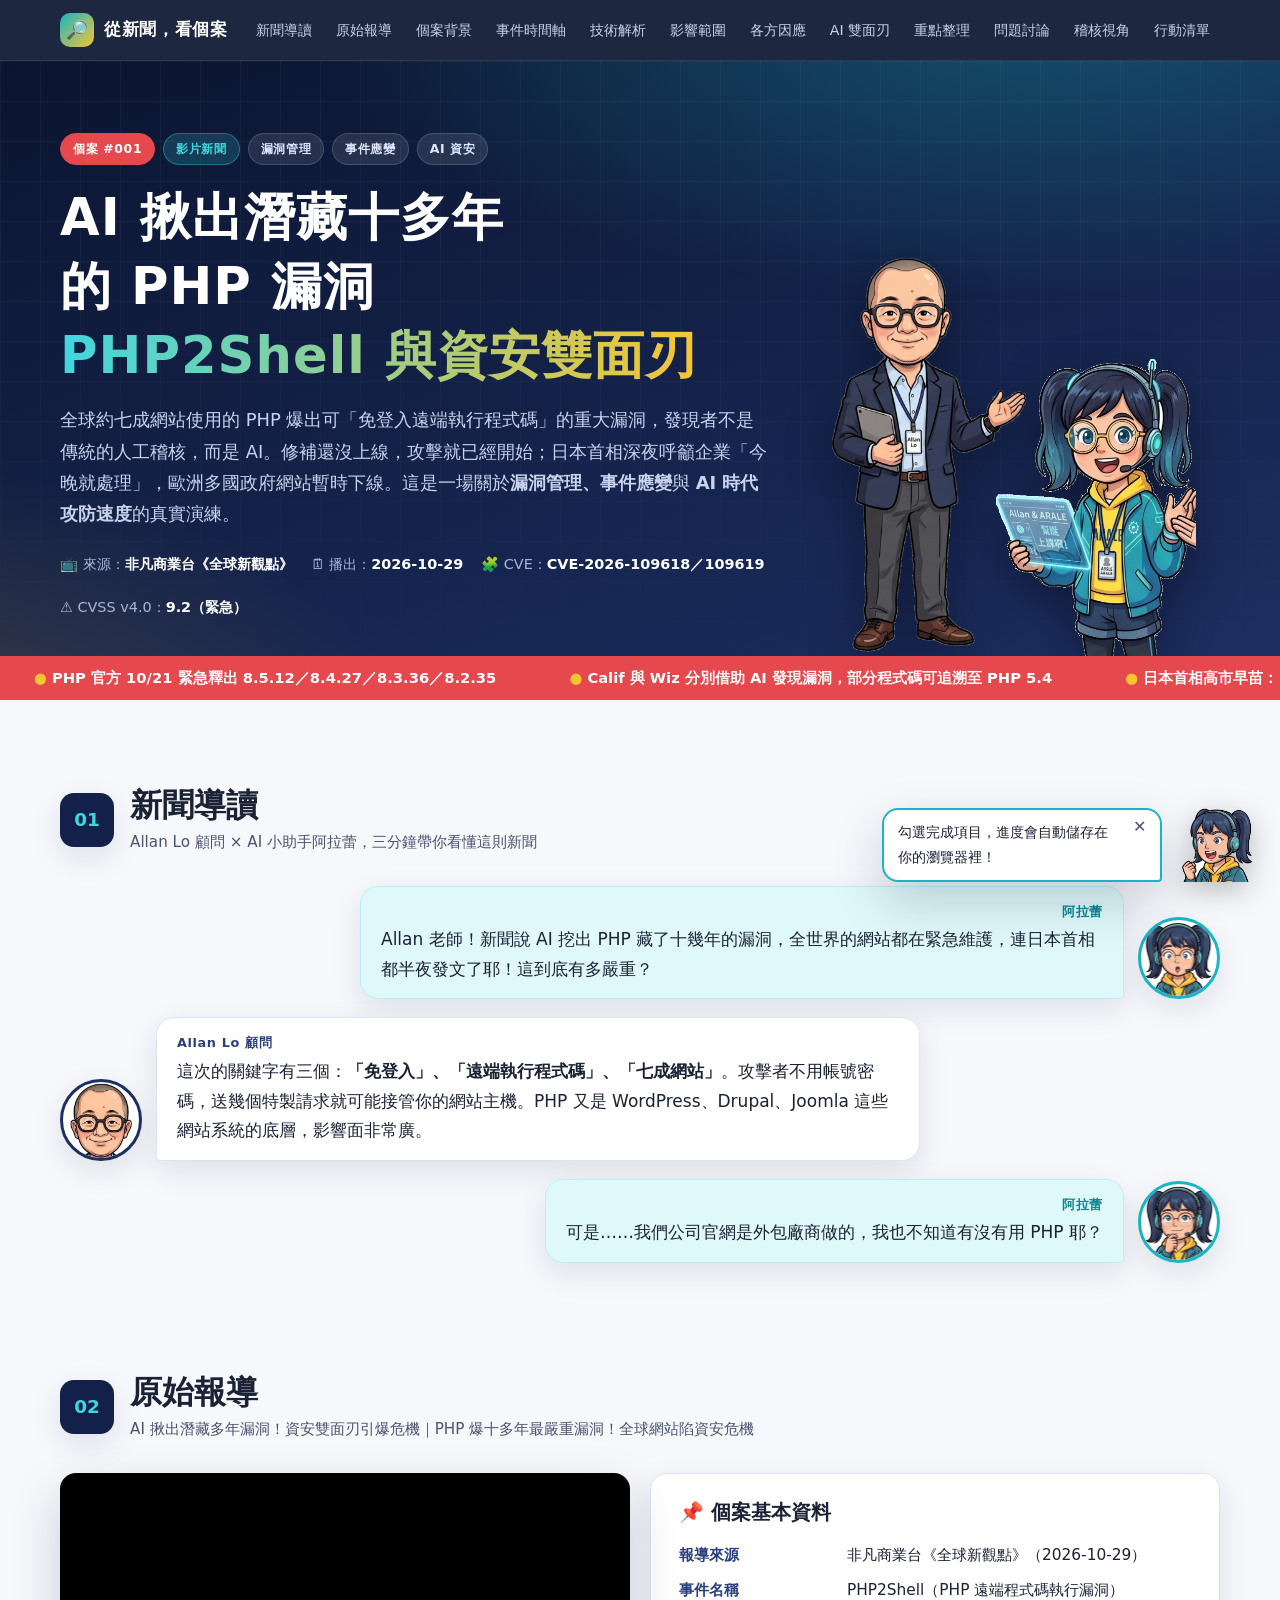
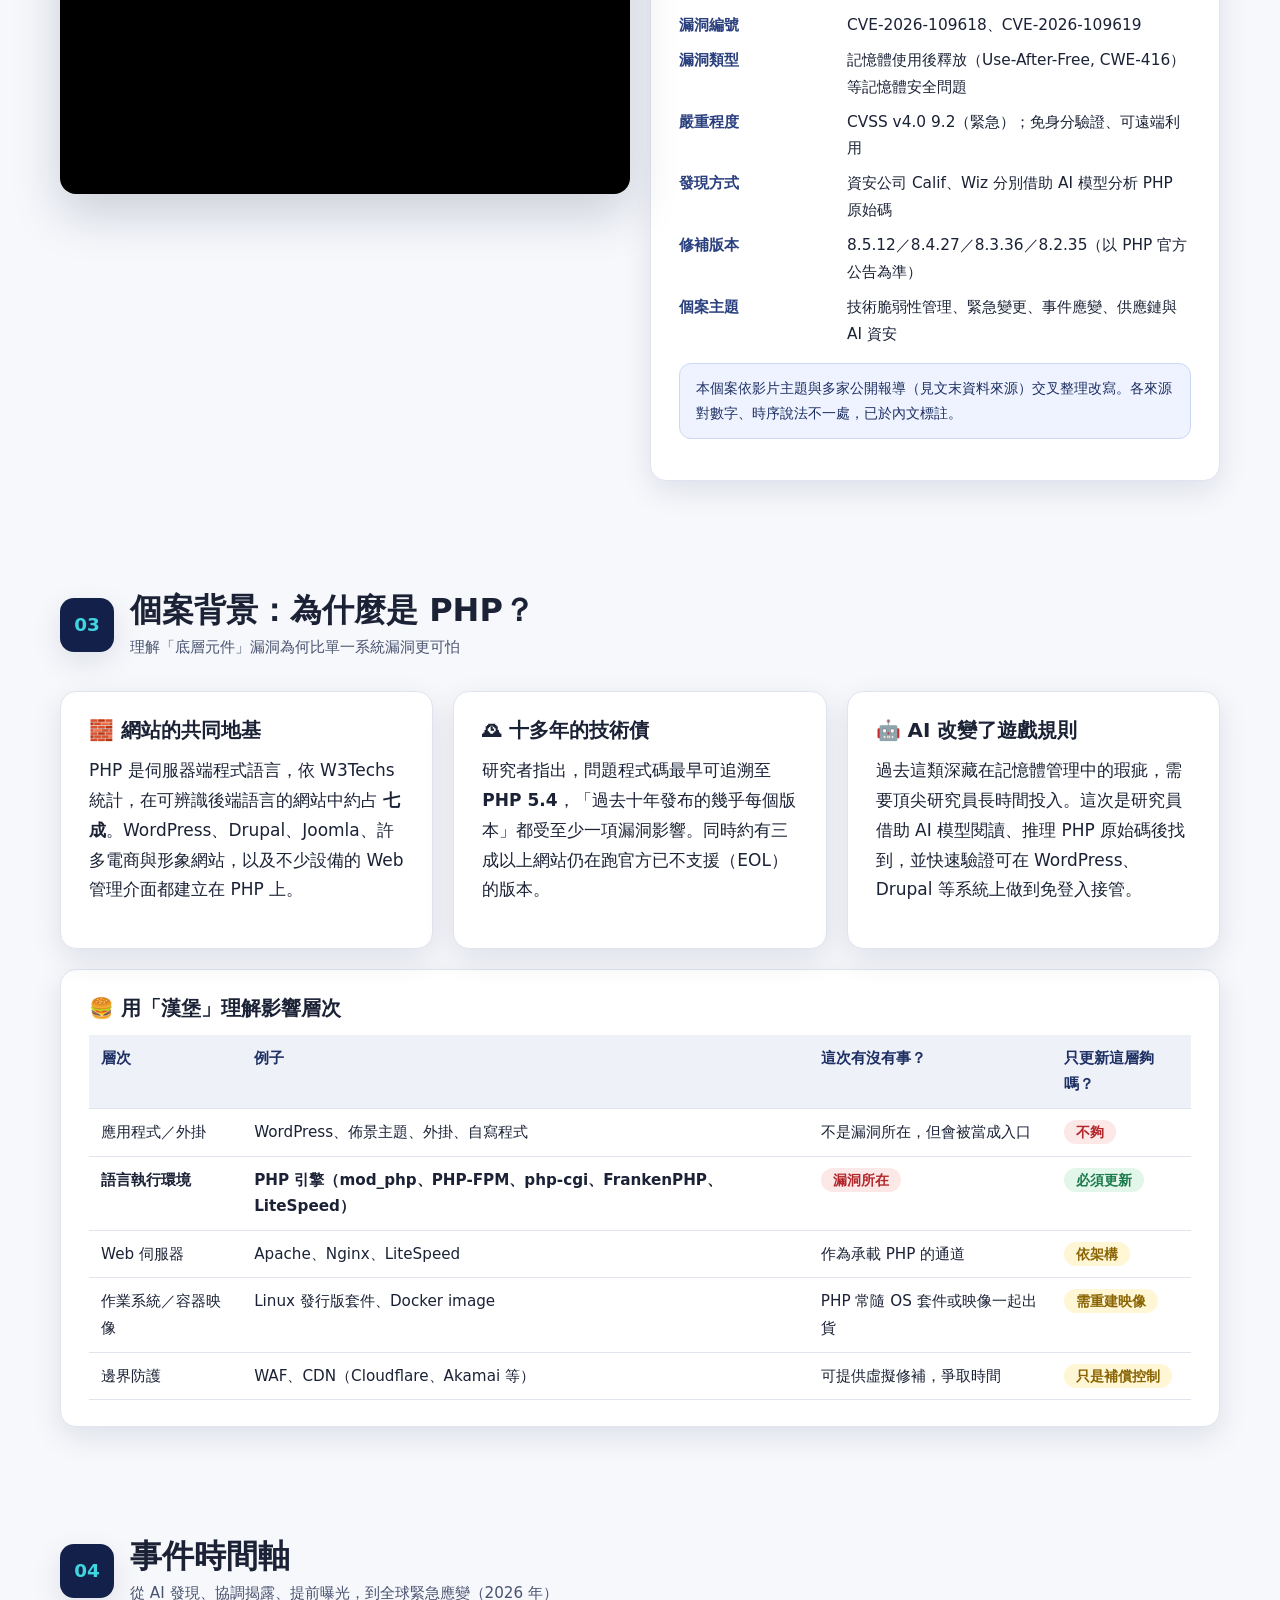
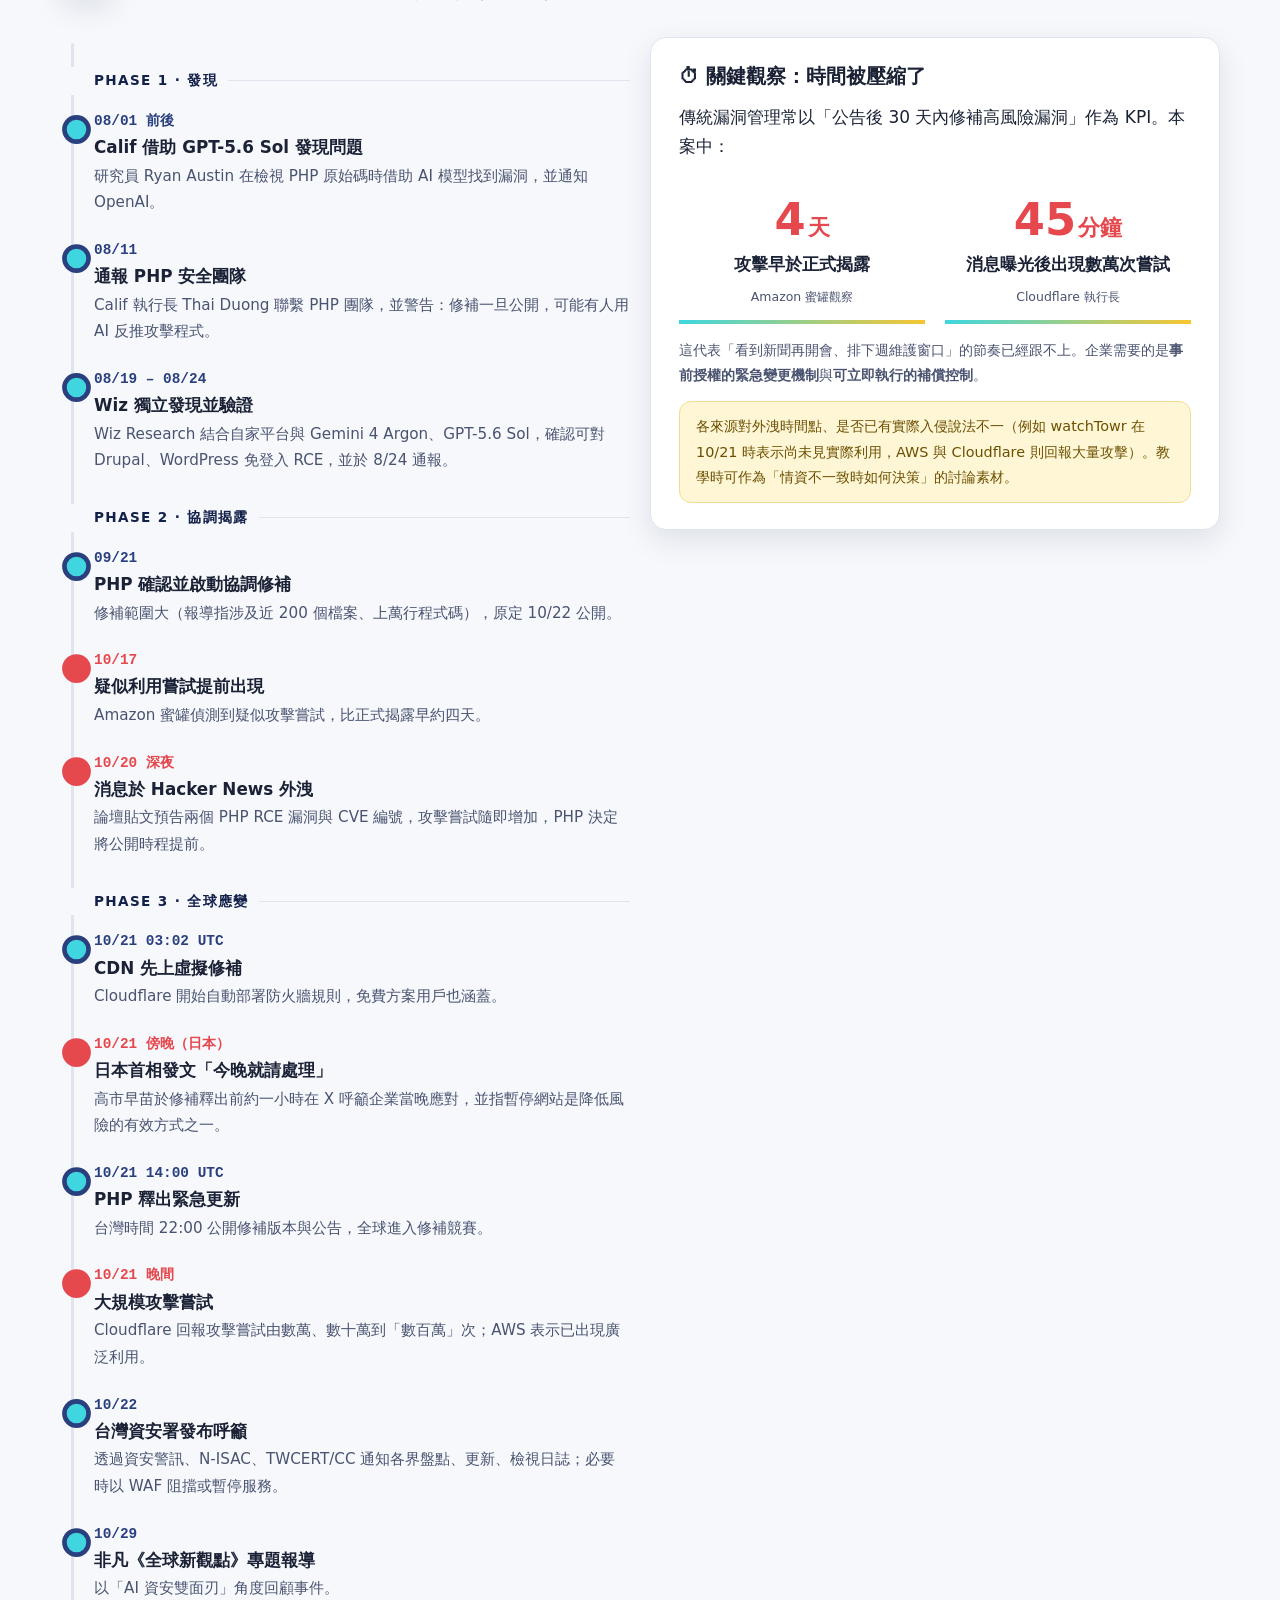
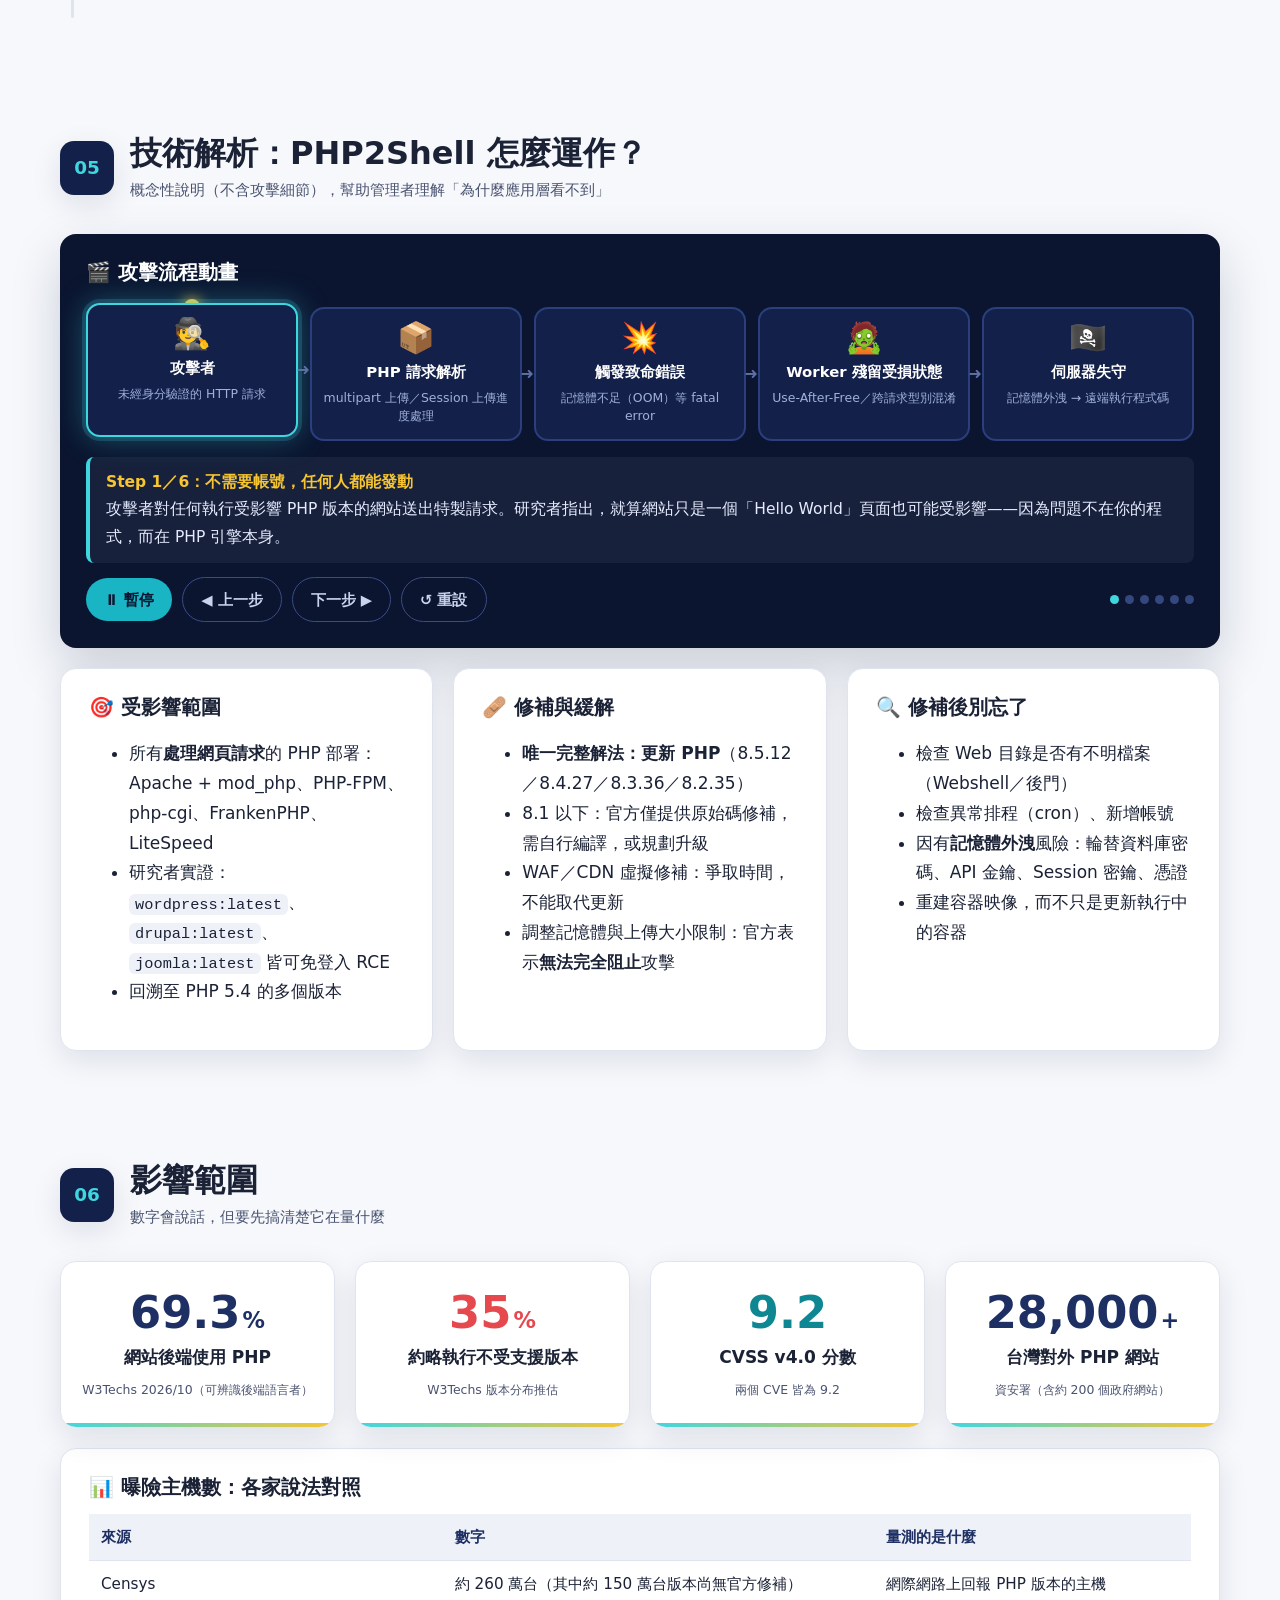
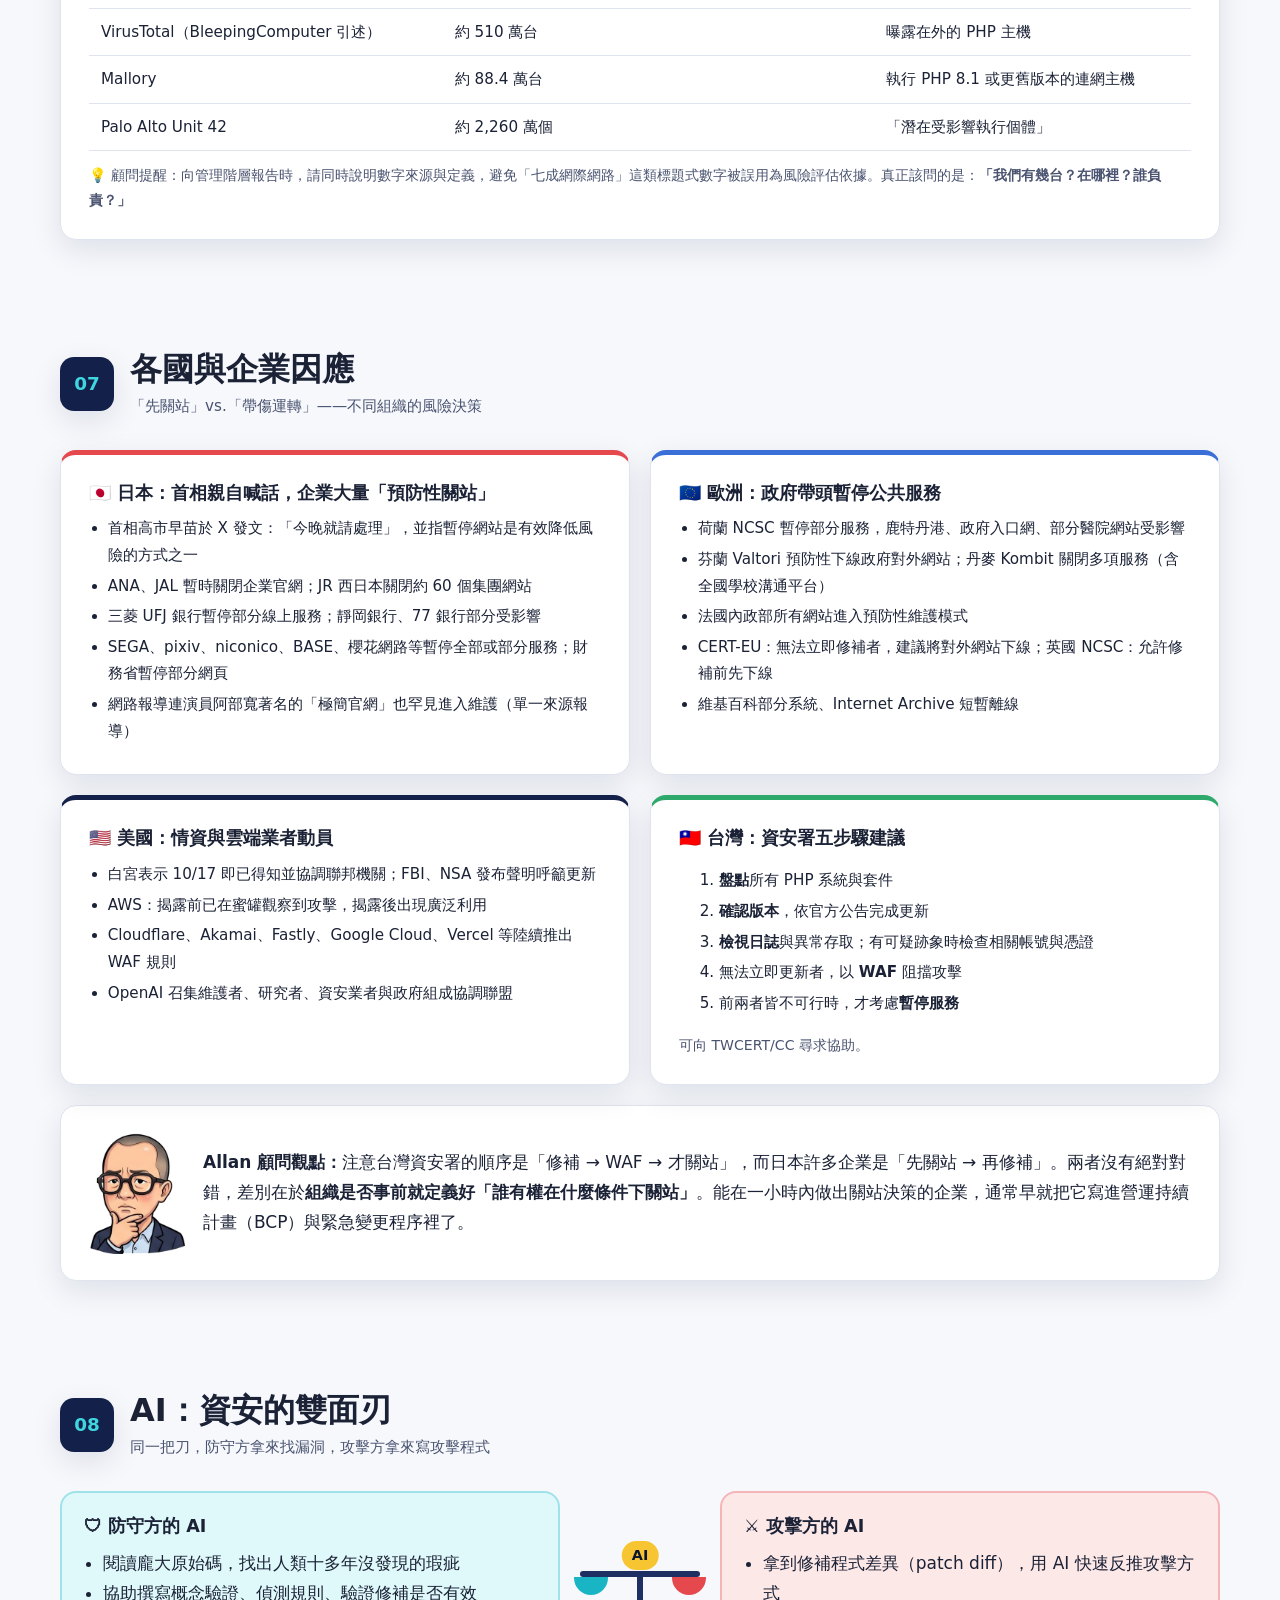
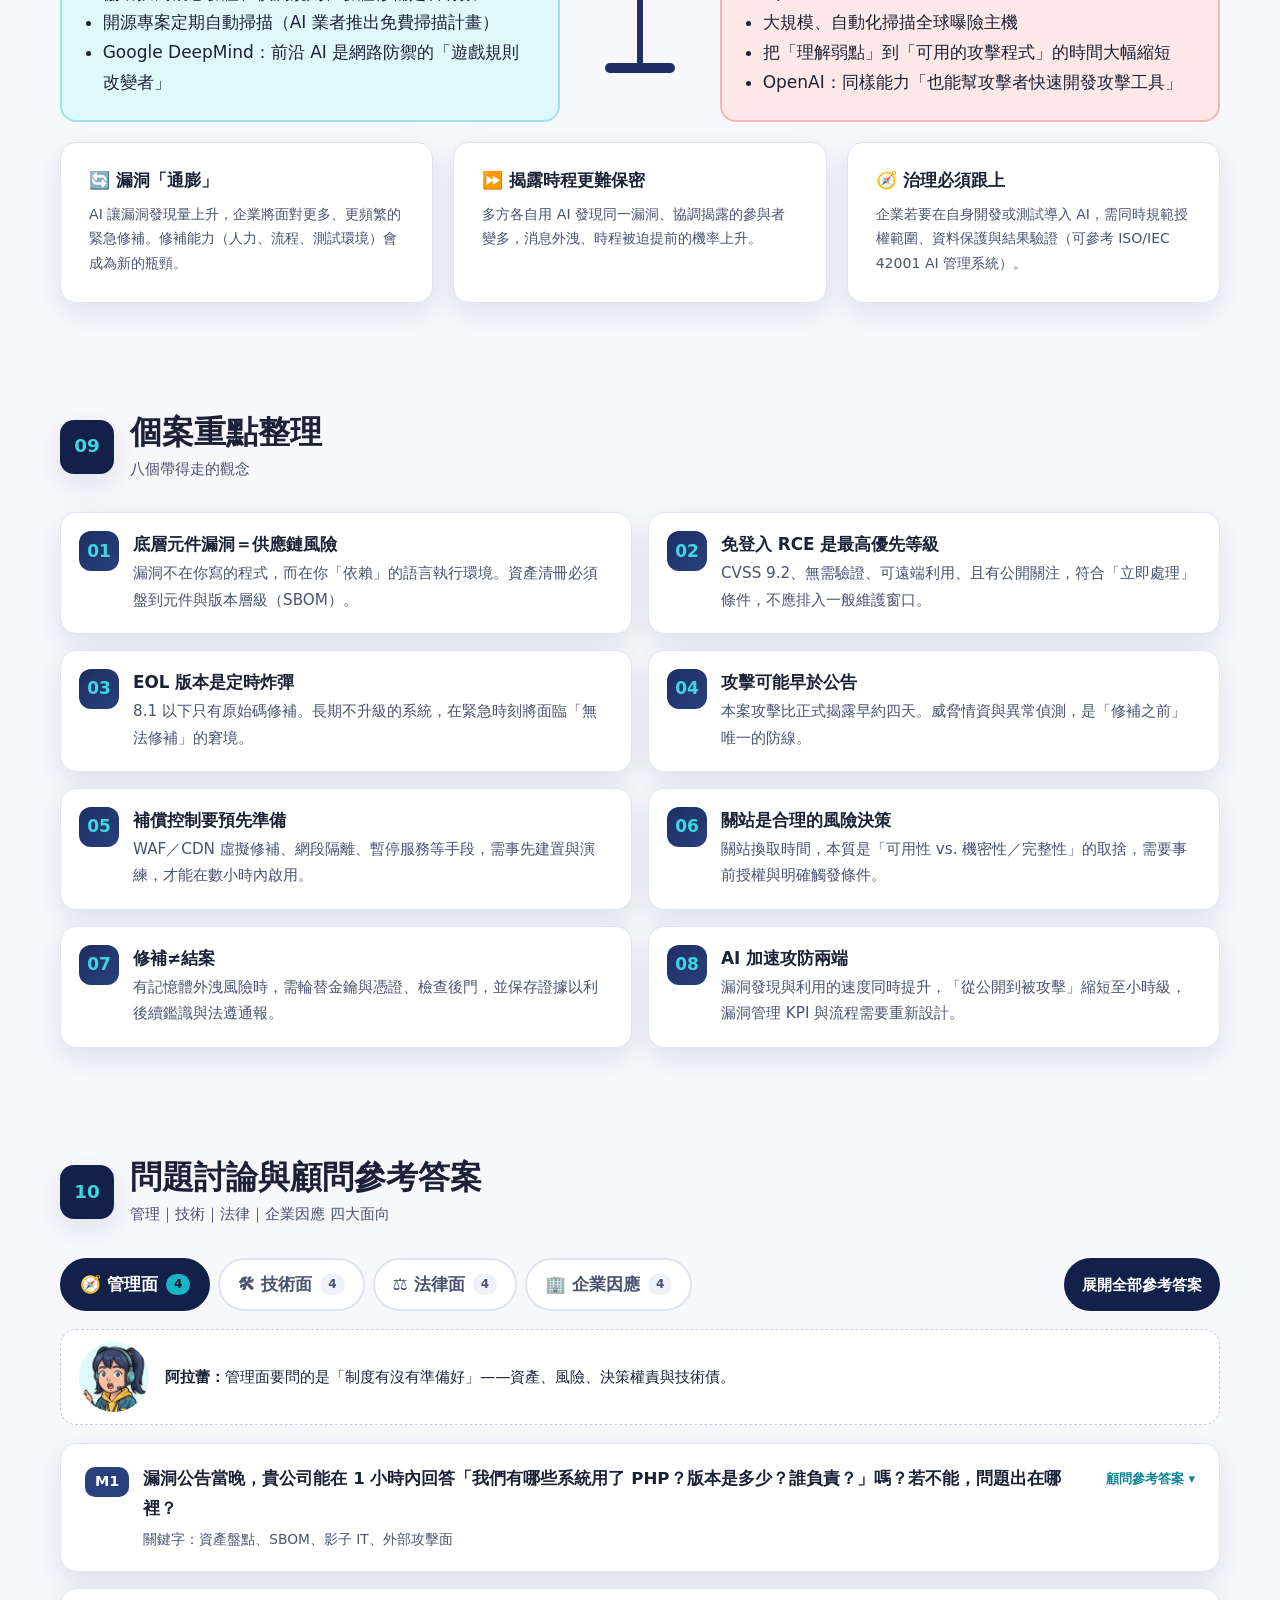
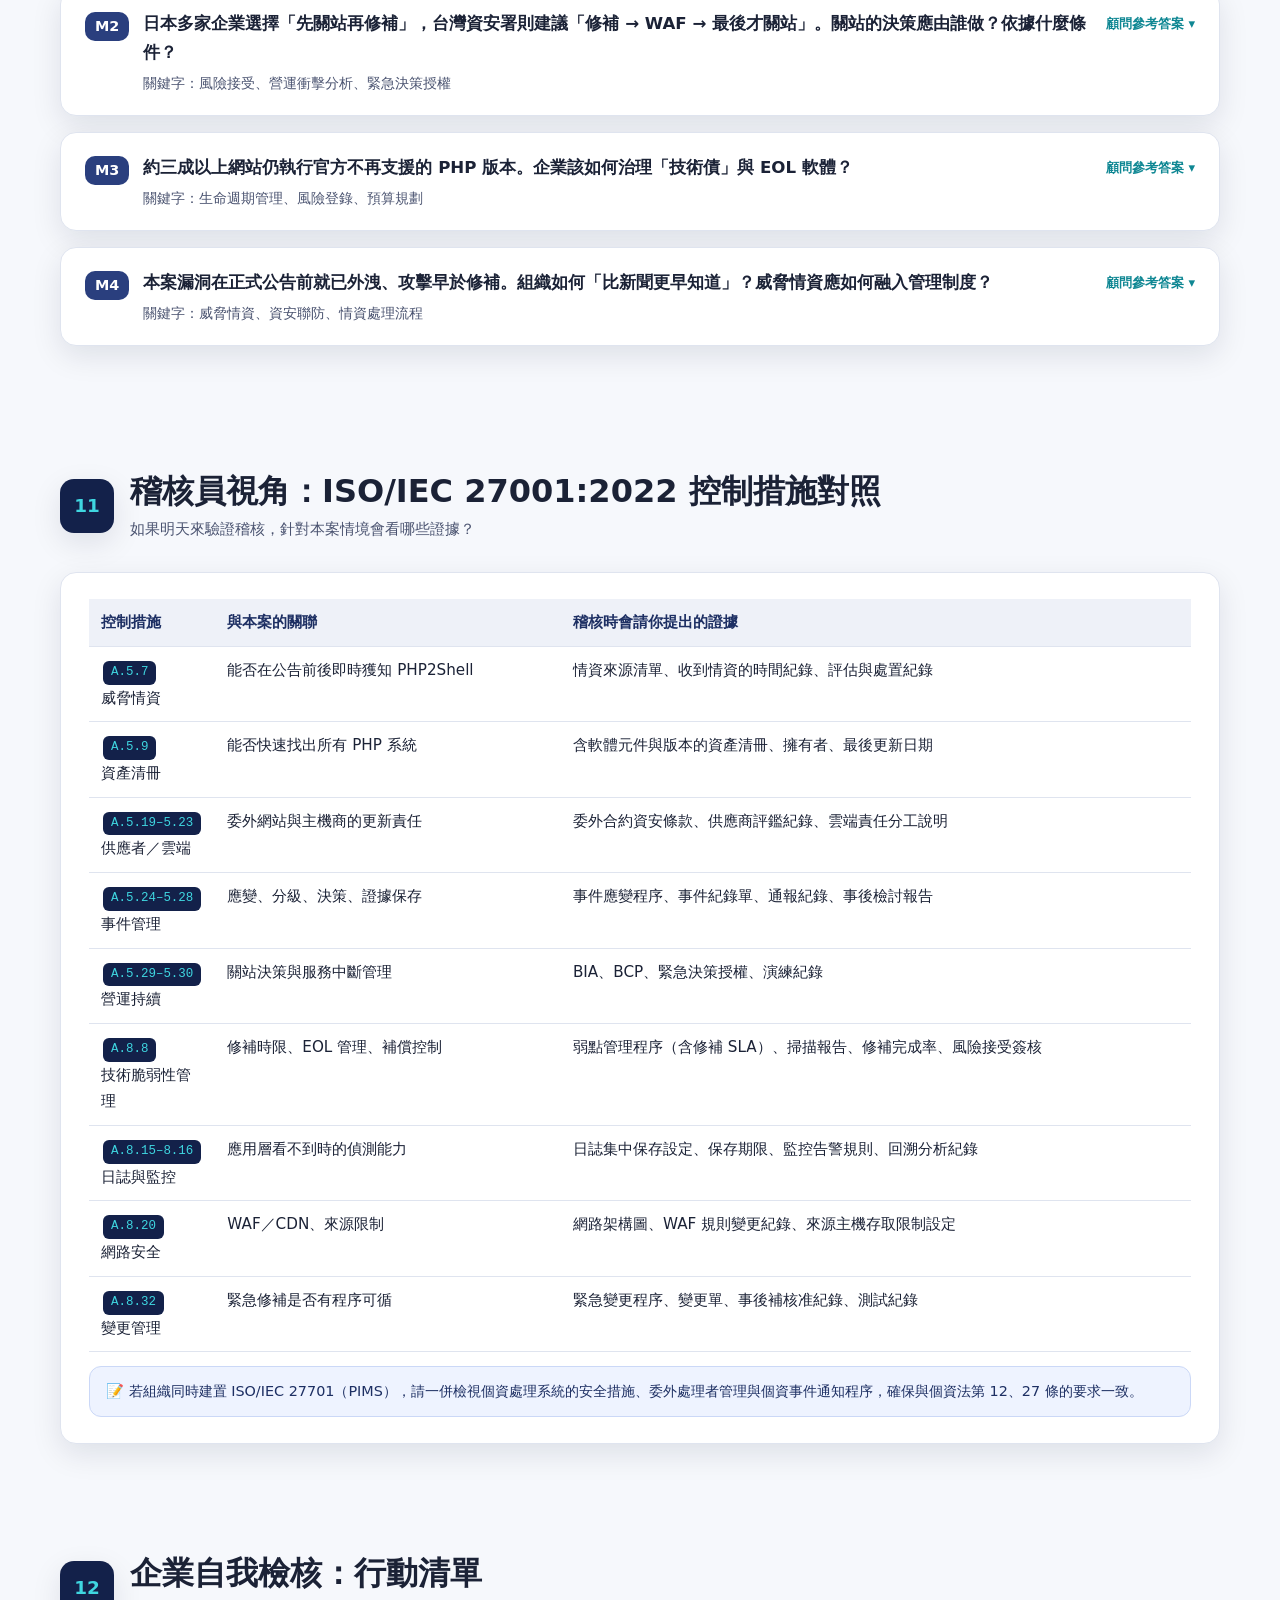
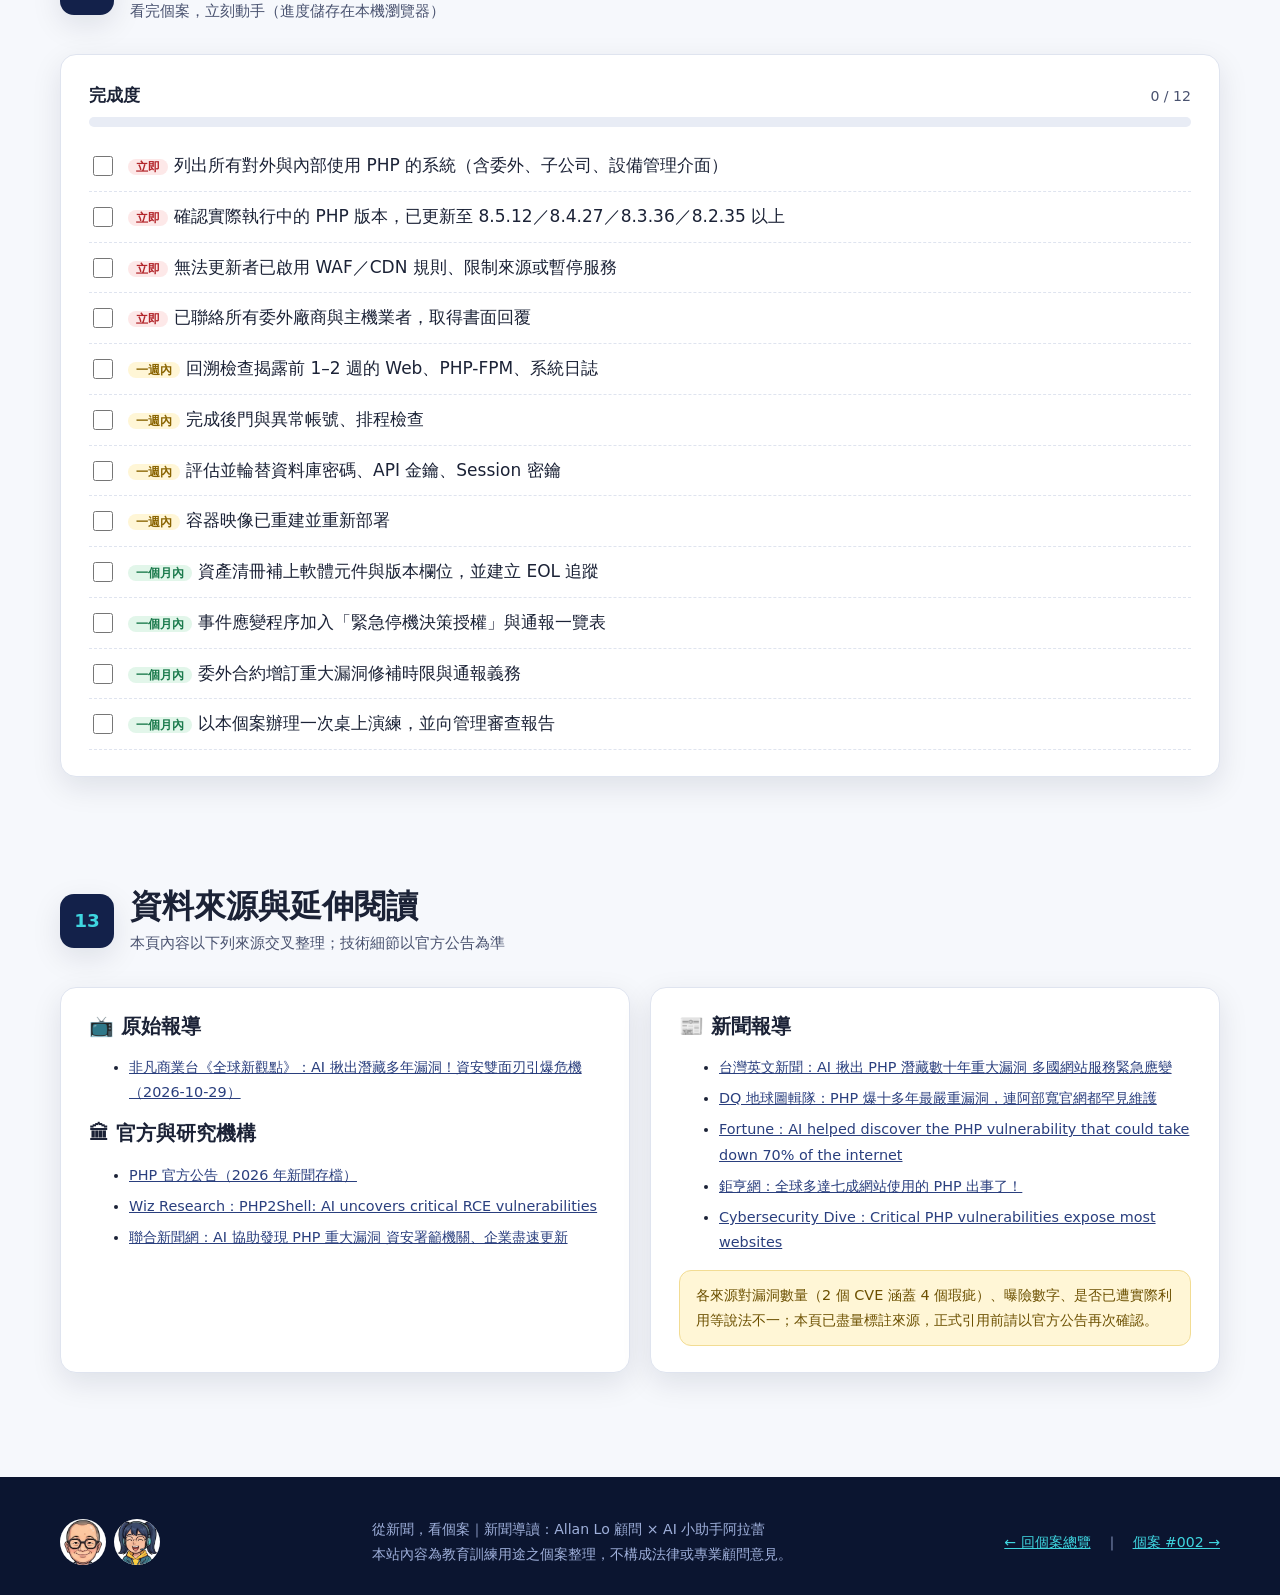
==== commit 78328e7c: "Add case #002 (Synology NAS C3RB3R ransomware) and sort cases by creation date - New case page based" ====
--- a/cases/2026-10-php2shell/index.html
+++ b/cases/2026-10-php2shell/index.html
@@ -900,7 +900,7 @@
       <img src="../../assets/img/characters/arale-laugh.png" alt="阿拉蕾">
     </div>
     <div>從新聞，看個案｜新聞導讀：Allan Lo 顧問 × AI 小助手阿拉蕾<br><span class="small">本站內容為教育訓練用途之個案整理，不構成法律或專業顧問意見。</span></div>
-    <div><a href="../../index.html">← 回個案總覽</a></div>
+    <div><a href="../../index.html">← 回個案總覽</a>　｜　<a href="../2026-10-synology-c3rb3r/index.html">個案 #002 →</a></div>
   </div>
 </footer>
 
--- a/assets/css/style.css
+++ b/assets/css/style.css
@@ -369,7 +369,7 @@
 .case-card { display: flex; flex-direction: column; text-decoration: none; color: inherit; padding: 0; overflow: hidden; transition: transform .25s, box-shadow .25s; }
 .case-card:hover { transform: translateY(-6px); box-shadow: var(--shadow-lg); }
 .case-card .thumb { position: relative; aspect-ratio: 16/9; background: var(--navy-800) center/cover no-repeat; }
-.case-card .thumb .src-type { position: absolute; left: 12px; top: 12px; }
+.case-card .thumb .src-type { position: absolute; left: 12px; top: 12px; background: rgba(11,21,48,.88); }
 .case-card .thumb .sev { position: absolute; right: 12px; top: 12px; }
 .case-card .body { padding: 18px 20px 20px; display: flex; flex-direction: column; gap: 8px; flex: 1; }
 .case-card h3 { font-size: 1.12rem; margin: 0; }
@@ -383,6 +383,63 @@
 .howto .card .ico { font-size: 2rem; }
 .howto .card h4 { margin: 6px 0 4px; }
 .howto .card p { font-size: .9rem; color: var(--ink-soft); margin: 0; }
+
+/* ---------- Ransomware simulator ---------- */
+.ransim { background: var(--navy-900); color: #e6ecff; border-radius: var(--radius); padding: 26px; box-shadow: var(--shadow-lg); }
+.ransim h3 { color: #fff; }
+.ransim-grid { display: grid; grid-template-columns: 300px 1fr; gap: 22px; margin-top: 12px; }
+.ransim fieldset { border: 1px solid #34477e; border-radius: 12px; padding: 12px 14px; margin: 0 0 12px; }
+.ransim legend { font-weight: 800; font-size: .85rem; color: var(--teal-400); padding: 0 6px; }
+.ransim label { display: flex; gap: 8px; align-items: flex-start; font-size: .9rem; padding: 4px 0; cursor: pointer; line-height: 1.5; }
+.ransim input { accent-color: var(--teal-500); margin-top: 4px; }
+.ransim label small { display: block; color: #9fb0db; font-size: .78rem; }
+.ransim-nas { position: relative; background: #0f1b3d; border: 2px solid #2a3f7e; border-radius: 14px; padding: 14px; transition: border-color .3s, box-shadow .3s; }
+.ransim.blocked .ransim-nas { border-color: var(--teal-400); box-shadow: 0 0 0 4px rgba(63,214,224,.18), 0 0 30px rgba(63,214,224,.3); }
+.ransim.hit .ransim-nas { border-color: var(--red-500); box-shadow: 0 0 0 4px rgba(229,72,77,.18), 0 0 30px rgba(229,72,77,.35); animation: shake .4s; }
+@keyframes shake { 25% { transform: translateX(-4px); } 75% { transform: translateX(4px); } }
+.ransim-nas .nas-head { display: flex; justify-content: space-between; font-family: var(--mono); font-size: .8rem; color: #9fb0db; margin-bottom: 10px; }
+.ransim-nas .nas-head .leds i { display: inline-block; width: 8px; height: 8px; border-radius: 50%; background: var(--green-500); margin-left: 4px; animation: blink 1.6s infinite; }
+.ransim.hit .ransim-nas .nas-head .leds i { background: var(--red-500); }
+.ransim-files { display: grid; grid-template-columns: repeat(6, 1fr); gap: 8px; }
+.file { background: #182a5c; border-radius: 8px; padding: 8px 4px; text-align: center; transition: background .25s, transform .25s; }
+.file .fi { display: block; font-size: 1.3rem; line-height: 1.2; }
+.file .fn { display: block; font-size: .62rem; color: #b8c4e6; font-family: var(--mono); overflow: hidden; text-overflow: ellipsis; white-space: nowrap; }
+.file.locked { background: #5a1a2c; transform: scale(.95); }
+.file.locked .fn { color: #ffb3b6; }
+.file.restored { background: #134a3a; }
+.ransim-log { margin-top: 14px; min-height: 60px; background: rgba(255,255,255,.05); border-left: 4px solid #5d6fa5; padding: 10px 14px; border-radius: 8px; font-size: .95rem; }
+.ransim-log.ok { border-left-color: var(--teal-400); }
+.ransim-log.bad { border-left-color: var(--red-500); }
+.ransim-log.warn { border-left-color: var(--yellow-400); }
+.ransim-log b { color: var(--yellow-400); }
+
+/* ---------- Link hub (相關新聞與公告) ---------- */
+.linkhub { display: grid; grid-template-columns: repeat(2, 1fr); gap: 20px; }
+.linkhub h3 { font-size: 1.05rem; display: flex; align-items: center; gap: 8px; }
+.links { list-style: none; padding: 0; margin: 0; }
+.links li { padding: 10px 0; border-bottom: 1px dashed var(--line); font-size: .93rem; }
+.links li:last-child { border-bottom: 0; }
+.links a { font-weight: 700; text-decoration: none; }
+.links a:hover { text-decoration: underline; }
+.links .lm { display: block; font-size: .8rem; color: var(--ink-soft); margin-top: 2px; }
+.links .badge { font-size: .7rem; font-weight: 800; padding: 1px 8px; border-radius: 999px; margin-right: 6px; vertical-align: 1px; background: #eef1f8; color: var(--navy-700); }
+.links .badge.off { background: var(--green-100); color: #1b7a4c; }
+.links .badge.case { background: var(--yellow-100); color: #8a6400; }
+.news-card { display: grid; grid-template-columns: 1fr; gap: 10px; }
+.news-card .masthead { display: flex; justify-content: space-between; align-items: center; border-bottom: 3px solid var(--navy-800); padding-bottom: 8px; font-weight: 900; letter-spacing: .05em; color: var(--navy-800); }
+.news-card h3 { font-size: 1.35rem; margin: 6px 0; }
+.news-card blockquote { margin: 0; padding: 12px 16px; background: #f3f6fc; border-left: 4px solid var(--navy-600); border-radius: 0 10px 10px 0; color: var(--ink-soft); font-size: .95rem; }
+
+/* ---------- Claim comparison ---------- */
+.claims { display: grid; grid-template-columns: repeat(4, 1fr); gap: 14px; }
+.claim { position: relative; padding: 18px 16px; border-top: 5px solid var(--navy-600); }
+.claim .who { font-weight: 900; font-size: .95rem; }
+.claim .what { font-family: var(--mono); font-size: .8rem; background: #eef1f8; padding: 2px 8px; border-radius: 6px; display: inline-block; margin: 6px 0; }
+.claim p { font-size: .88rem; color: var(--ink-soft); margin: 0; }
+.claim.vendor { border-top-color: var(--teal-500); }
+.claim.r360 { border-top-color: var(--red-500); }
+.claim.ir { border-top-color: var(--yellow-400); }
+.claim.media { border-top-color: #8b5cf6; }
 
 /* ---------- Responsive ---------- */
 @media (max-width: 960px) {
@@ -394,6 +451,8 @@
   .node:not(:last-child)::after { display: none; }
   .sword { grid-template-columns: 1fr; }
   .balance { display: none; }
+  .ransim-grid, .linkhub { grid-template-columns: 1fr; }
+  .claims { grid-template-columns: repeat(2, 1fr); }
 }
 @media (max-width: 680px) {
   body { font-size: 16px; }
@@ -405,6 +464,8 @@
   .say .avatar { width: 58px; height: 58px; }
   .brand span.full { display: none; }
   .helper img { width: 64px; }
+  .ransim-files { grid-template-columns: repeat(4, 1fr); }
+  .claims { grid-template-columns: 1fr; }
   .helper .tipbox { max-width: 220px; font-size: .82rem; }
 }
 @media (prefers-reduced-motion: reduce) {
